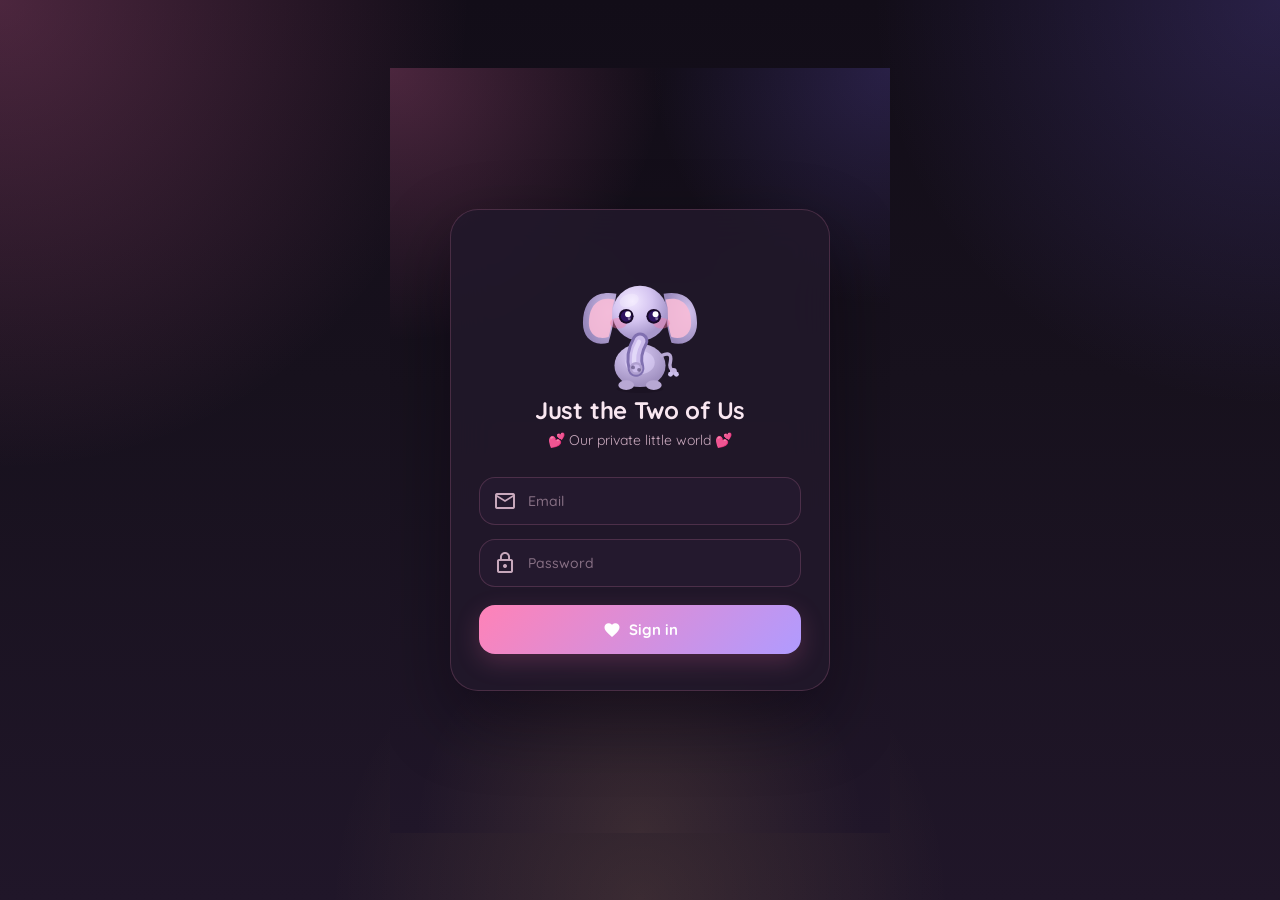
==== index.html @ 070c3946 "Split app.js into feature-focused modules under js/ Mechanical split of the single 4,883-line app.js" ====
﻿<!DOCTYPE html>
<html lang="en">

<head>
    <meta charset="UTF-8">
    <meta name="viewport" content="width=device-width, initial-scale=1.0">
    <title>Just the Two of Us &#x1F495;</title>
    <link rel="preconnect" href="https://fonts.googleapis.com">
    <link rel="preconnect" href="https://fonts.gstatic.com" crossorigin>
    <link
        href="https://fonts.googleapis.com/css2?family=Quicksand:wght@400;500;600;700&display=swap"
        rel="stylesheet">
    <link rel="stylesheet" href="style.css">
    <link rel="manifest" href="manifest.json">
    <meta name="theme-color" content="#ff82b7">
    <meta name="mobile-web-app-capable" content="yes">
    <meta name="apple-mobile-web-app-capable" content="yes">
    <meta name="apple-mobile-web-app-status-bar-style" content="black-translucent">
    <meta name="apple-mobile-web-app-title" content="Our Room">
    <link rel="apple-touch-icon" href="icon.svg">
    <!-- Inline favicon -->
    <link rel="icon"
        href="data:image/svg+xml,<svg xmlns='http://www.w3.org/2000/svg' viewBox='0 0 100 100'><text y='.9em' font-size='90'>💕</text></svg>">
    <script src="https://unpkg.com/@supabase/supabase-js@2.112.3"></script>
    <!-- Material Icons -->
    <link href="https://fonts.googleapis.com/icon?family=Material+Icons" rel="stylesheet">
    <script>
        if ('serviceWorker' in navigator) {
            window.addEventListener('load', () => {
                navigator.serviceWorker.register('./sw.js').catch(() => {});
            });
        }
    </script>
</head>

<body>
    <div class="wrapper">
        <!-- LOGIN SCREEN -->
        <div id="login" class="container login-page">
          <div class="login-card">

            <!-- Elephant + floating hearts -->
            <div class="login-elephant-wrap">
                <div id="login-fifi-wrap" class="login-fifi-wrap" style="display:none;">
                    <div id="login-fifi-bubble" class="login-fifi-bubble"></div>
                </div>
                <div class="login-hearts">
                    <span class="login-heart">&#x1F495;</span>
                    <span class="login-heart">&#x1FA77;</span>
                    <span class="login-heart">&#x1F495;</span>
                    <span class="login-heart">&#x2764;&#xFE0F;</span>
                    <span class="login-heart">&#x1FA77;</span>
                </div>
                <div class="chat-elephant login-wave login-size">
                  <svg class="elephant-svg" viewBox="0 0 120 122" xmlns="http://www.w3.org/2000/svg">
                    <defs>
                      <radialGradient id="lg-head" cx="36%" cy="28%" r="66%" gradientUnits="objectBoundingBox">
                        <stop offset="0%"   stop-color="#f2e8ff"/>
                        <stop offset="55%"  stop-color="#d4c4f0"/>
                        <stop offset="100%" stop-color="#a898cc"/>
                      </radialGradient>
                      <radialGradient id="lg-body" cx="40%" cy="26%" r="70%" gradientUnits="objectBoundingBox">
                        <stop offset="0%"   stop-color="#dccef8"/>
                        <stop offset="100%" stop-color="#a090c0"/>
                      </radialGradient>
                      <radialGradient id="lg-ear" cx="75%" cy="38%" r="72%" gradientUnits="objectBoundingBox">
                        <stop offset="0%"   stop-color="#d2c2ec"/>
                        <stop offset="100%" stop-color="#9888bc"/>
                      </radialGradient>
                    </defs>
                    <ellipse class="el-shadow" cx="60" cy="119" rx="24" ry="4" fill="rgba(0,0,0,0.13)"/>
                    <g class="el-char">
                      <g class="el-ear-l">
                        <path d="M 36 22 C 14 18, 2 30, 2 52 C 2 66, 12 76, 28 72 C 30 64, 34 54, 34 34 Z" fill="url(#lg-ear)"/>
                        <path d="M 34 28 C 16 24, 8 36, 8 52 C 8 62, 16 70, 28 66 C 30 60, 32 52, 32 36 Z" fill="#f8bcd8" opacity="0.9"/>
                      </g>
                      <g class="el-ear-r">
                        <path d="M 84 22 C 106 18, 118 30, 118 52 C 118 66, 108 76, 92 72 C 90 64, 86 54, 86 34 Z" fill="url(#lg-ear)"/>
                        <path d="M 86 28 C 104 24, 112 36, 112 52 C 112 62, 104 70, 92 66 C 90 60, 88 52, 88 36 Z" fill="#f8bcd8" opacity="0.9"/>
                      </g>
                      <g class="el-body">
                        <ellipse cx="60" cy="95" rx="26" ry="22" fill="url(#lg-body)"/>
                        <ellipse cx="60" cy="92" rx="15" ry="12" fill="rgba(228,216,254,0.5)"/>
                      </g>
                      <circle cx="60" cy="42" r="28" fill="url(#lg-head)"/>
                      <ellipse cx="49" cy="29" rx="10" ry="6.5" fill="rgba(255,255,255,0.22)" transform="rotate(-18 49 29)"/>
                      <ellipse cx="38" cy="52" rx="8.5" ry="5.5" fill="rgba(255,122,168,0.4)"/>
                      <ellipse cx="82" cy="52" rx="8.5" ry="5.5" fill="rgba(255,122,168,0.4)"/>
                      <g class="el-eyes">
                        <circle cx="46" cy="45" r="7.5" fill="#170828"/>
                        <circle cx="46" cy="45" r="5.5" fill="#2e1460"/>
                        <circle cx="47.8" cy="43"   r="3"   fill="white"/>
                        <circle cx="49"   cy="47.5" r="1.5" fill="rgba(255,255,255,0.4)"/>
                        <circle cx="74" cy="45" r="7.5" fill="#170828"/>
                        <circle cx="74" cy="45" r="5.5" fill="#2e1460"/>
                        <circle cx="75.8" cy="43"   r="3"   fill="white"/>
                        <circle cx="77"   cy="47.5" r="1.5" fill="rgba(255,255,255,0.4)"/>
                      </g>
                      <g class="el-eyelids">
                        <rect class="el-lid-l" x="38.5" y="37.5" width="15" height="15" rx="7.5" fill="#d4c4f0"/>
                        <rect class="el-lid-r" x="66.5" y="37.5" width="15" height="15" rx="7.5" fill="#d4c4f0"/>
                      </g>
                      <g class="el-trunk">
                        <path d="M 60 70 Q 52 84 56 98" stroke="#8070b0" stroke-width="17" fill="none" stroke-linecap="round"/>
                        <path d="M 60 70 Q 52 84 56 98" stroke="#ccbcec" stroke-width="11" fill="none" stroke-linecap="round"/>
                        <path d="M 59 71 Q 51.5 84 55 97" stroke="rgba(238,230,255,0.65)" stroke-width="4.5" fill="none" stroke-linecap="round"/>
                        <circle cx="56" cy="98" r="6.5" fill="#b0a0d0"/>
                        <circle cx="56" cy="98" r="4"   fill="#ccbcec"/>
                        <circle cx="53" cy="97"   r="1.9" fill="rgba(22,10,52,0.42)"/>
                        <circle cx="59" cy="99.5" r="1.9" fill="rgba(22,10,52,0.42)"/>
                      </g>
                      <rect x="38" y="110" width="16" height="10" rx="8" fill="#b8a8d4"/>
                      <rect x="66" y="110" width="16" height="10" rx="8" fill="#b8a8d4"/>
                      <g class="el-tail">
                        <path d="M 82 85 Q 93 80, 91 91 Q 89 98, 94 101" stroke="#b8a8d4" stroke-width="3.5" fill="none" stroke-linecap="round"/>
                        <circle cx="94" cy="101" r="3.5" fill="#c4b4e0"/>
                        <circle cx="91" cy="104" r="2.5" fill="#ccc0ec"/>
                        <circle cx="97" cy="104" r="2.5" fill="#ccc0ec"/>
                      </g>
                    </g>
                  </svg>
                </div>
            </div>

            <!-- Title -->
            <div class="login-title-wrap">
                <h1 class="login-title">Just the Two of Us</h1>
                <p class="login-subtitle">&#x1F495; Our private little world &#x1F495;</p>
            </div>

            <!-- Form -->
            <form class="login-form" onsubmit="event.preventDefault(); login()">
                <div class="login-field">
                    <span class="material-icons login-field-icon">mail_outline</span>
                    <input type="email" id="email" name="email" placeholder="Email" autocomplete="email">
                </div>
                <div class="login-field">
                    <span class="material-icons login-field-icon">lock_outline</span>
                    <input type="password" id="password" name="password" placeholder="Password" autocomplete="current-password">
                </div>
                <button type="submit" class="btn-login">
                    <span class="material-icons">favorite</span>
                    Sign in
                </button>
            </form>

        </div>
        </div>

        <!-- CHAT SCREEN -->
        <div id="chat" class="container" style="display: none;">
            <!-- Header -->
            <div class="header">
                <div class="header-left">
                    <h2>&#x1F495; Just us &#x1F495;</h2>
                    <div id="connection-status" class="status-indicator">
                        <span class="status-dot"></span>
                        <span class="status-text">Disconnected</span>
                    </div>
                </div>
                <div class="header-actions">
                    <button id="header-streak-card" class="header-mini-stat accent" onclick="openTodoModal()" title="Daily Checklist &amp; Love Streak">
                        <span id="header-streak-icon" class="material-icons">local_fire_department</span>
                        <strong id="header-streak-text">0</strong>
                    </button>
                    <button id="reload-btn" class="icon-btn header-bubble-btn" onclick="reloadChat()" title="Reload">
                        <span class="material-icons">refresh</span>
                    </button>
                    <div class="header-tools">
                        <button id="tools-toggle-btn" class="icon-btn header-bubble-btn" onclick="toggleHeaderTools(event)" title="More tools">
                            <span class="material-icons">tune</span>
                        </button>
                        <div id="header-tools-menu" class="header-tools-menu" style="display: none;">

                            <!-- Chat section -->
                            <div class="header-tool-section">Chat</div>

                            <button type="button" class="header-tool-item" onclick="toggleSearchFromMenu()">
                                <span class="header-tool-bubble">
                                    <span class="material-icons">search</span>
                                </span>
                                <span class="header-tool-copy">
                                    <span class="header-tool-label">Search Messages</span>
                                    <span class="header-tool-note">Find older messages fast</span>
                                </span>
                            </button>

                            <div class="header-tool-item header-tool-item--stacked">
                                <div class="header-tool-row">
                                    <span class="header-tool-bubble">
                                        <span class="material-icons">calendar_today</span>
                                    </span>
                                    <span class="header-tool-copy">
                                        <span class="header-tool-label">Jump to Date</span>
                                        <span class="header-tool-note" id="msg-count-note">Scroll up loads older messages</span>
                                    </span>
                                </div>
                                <input type="date" id="jump-date-input" class="jump-date-input tool-control-full"
                                       onchange="jumpToDateFromMenu(this.value)" title="Pick a date">
                            </div>

                            <div class="header-tool-divider"></div>

                            <!-- Appearance section -->
                            <div class="header-tool-section">Appearance</div>

                            <div class="header-tool-item header-tool-item--stacked">
                                <div class="header-tool-row">
                                    <span class="header-tool-bubble">
                                        <span id="theme-toggle-emoji" class="theme-toggle-emoji">&#x1F495;</span>
                                    </span>
                                    <span class="header-tool-copy">
                                        <span id="theme-toggle-label" class="header-tool-label">Theme</span>
                                        <span class="header-tool-note">Choose the look you want</span>
                                    </span>
                                </div>
                                <select id="theme-select" class="theme-select tool-control-full"
                                        onchange="setThemeFromMenu(this.value)" aria-label="Choose theme">
                                    <option value="midnight-cute">Midnight Cute</option>
                                    <option value="cute">Cute (Pink)</option>
                                    <option value="ink">Ink (Dark)</option>
                                    <option value="classic">Classic</option>
                                </select>
                            </div>

                            <button id="app-view-btn" type="button" class="header-tool-item" onclick="toggleAppViewFromMenu()">
                                <span class="header-tool-bubble">
                                    <span id="app-view-icon" class="material-icons">smartphone</span>
                                </span>
                                <span class="header-tool-copy">
                                    <span id="app-view-label" class="header-tool-label">App View</span>
                                    <span class="header-tool-note">Expanded mobile-style layout</span>
                                </span>
                            </button>

                            <div class="header-tool-divider"></div>

                            <!-- Notifications section -->
                            <div class="header-tool-section">Notifications</div>

                            <div class="notif-toggles-row">
                                <button id="checklist-popup-mute-btn" type="button" class="notif-toggle-btn" onclick="toggleChecklistPopupMute()" title="Checklist reminder on login">
                                    <span class="notif-toggle-icon">&#x2764;&#xFE0F;</span>
                                    <span class="notif-toggle-label">Checklist</span>
                                </button>
                                <button id="chrome-notif-mute-btn" type="button" class="notif-toggle-btn" onclick="toggleChromeNotifMute()" title="In-app alerts">
                                    <svg class="notif-logo-svg" viewBox="0 0 100 100" xmlns="http://www.w3.org/2000/svg">
                                        <path d="M50,50 L8,26 A48,48 0 0,1 92,26 Z" fill="#EA4335"/>
                                        <path d="M50,50 L92,26 A48,48 0 0,1 50,98 Z" fill="#34A853"/>
                                        <path d="M50,50 L50,98 A48,48 0 0,1 8,26 Z" fill="#FBBC04"/>
                                        <circle cx="50" cy="50" r="24" fill="white"/>
                                        <circle cx="50" cy="50" r="17" fill="#4285F4"/>
                                    </svg>
                                    <span class="notif-toggle-label">Alerts</span>
                                </button>
                                <button id="telegram-mute-btn" type="button" class="notif-toggle-btn nobody-only" onclick="toggleTelegramMute()" title="Telegram activity pings" style="display:none;">
                                    <svg class="notif-logo-svg" viewBox="0 0 100 100" xmlns="http://www.w3.org/2000/svg">
                                        <circle cx="50" cy="50" r="50" fill="#2AABEE"/>
                                        <path fill="white" d="M15.5 47.6l59.2-22.8c2.7-1 5.1.7 4.2 4.9L70.5 78.3c-.7 3.3-2.7 4.1-5.4 2.5l-15-11-7.2 6.9c-.8.8-1.5 1.5-3 1.5l1.1-15.4 27.6-24.9c1.2-1.1-.3-1.7-1.8-.6L26.6 65.7l-14.4-4.5c-3.1-1-3.2-3.1.7-4.6z"/>
                                    </svg>
                                    <span class="notif-toggle-label">Telegram</span>
                                </button>
                            </div>

                            <div class="header-tool-divider"></div>

                            <!-- Install section -->
                            <div class="header-tool-section">Device</div>

                            <button id="add-to-home-btn" type="button" class="header-tool-item" onclick="addToHomeScreen()">
                                <span class="header-tool-bubble">
                                    <span id="add-home-icon" class="material-icons">add_to_home_screen</span>
                                </span>
                                <span class="header-tool-copy">
                                    <span class="header-tool-label">Add to Home Screen</span>
                                    <span id="add-home-note" class="header-tool-note">Install as an app</span>
                                </span>
                            </button>

                        </div>
                    </div>
                    <button class="icon-btn header-bubble-btn logout-btn" onclick="logout()" title="Sign out">
                        <span class="material-icons">logout</span>
                    </button>
                </div>
            </div>

            <!-- Search Bar -->
            <div id="search-bar" class="search-bar" style="display: none;">
                <div class="search-input-wrapper">
                    <span class="material-icons search-icon">search</span>
                    <input type="text" id="search-input" placeholder="Search messages..." onkeyup="searchMessages()">
                </div>
                <div class="search-controls">
                    <button onclick="searchPrevious()" class="icon-btn-small" title="Previous">
                        <span class="material-icons">arrow_upward</span>
                    </button>
                    <button onclick="searchNext()" class="icon-btn-small" title="Next">
                        <span class="material-icons">arrow_downward</span>
                    </button>
                    <button onclick="closeSearch()" class="icon-btn-small" title="Close">
                        <span class="material-icons">close</span>
                    </button>
                </div>
            </div>

            <!-- Floating Date -->
            <div id="floating-date" class="floating-date">
                <span class="floating-date-label">Today</span>
            </div>

            <!-- Jump Mode Banner -->
            <div id="jump-banner" class="jump-banner" style="display:none;">
                <span class="material-icons jump-banner-icon">calendar_today</span>
                <span id="jump-banner-label" class="jump-banner-label">Dec 14, 2024</span>
                <button class="jump-banner-back" onclick="exitJumpMode()">
                    <span class="material-icons">keyboard_double_arrow_down</span>
                    Back to recent
                </button>
            </div>

            <!-- Screen-reader announcements for new incoming messages (kept separate from the
                 message list itself, which is not live, so screen readers don't re-announce
                 the whole history on load or on every scroll-triggered page-in). -->
            <div id="sr-live-region" class="sr-only" aria-live="polite" aria-atomic="true"></div>

            <!-- Messages Container -->
            <div id="messages" class="messages-container" role="log" aria-label="Chat messages">
                <div id="load-more-spinner" class="load-more-spinner" style="display:none;">
                    <span class="material-icons spin-icon">autorenew</span>
                </div>
            </div>

            <!-- Jump to Bottom Button -->
            <button id="jump-bottom-btn" class="jump-bottom" onclick="scrollToBottom(true)" style="display: none;">
                <span class="material-icons">arrow_downward</span>
            </button>

            <!-- Typing Indicator -->
            <div id="typing-indicator" class="typing-indicator" style="display: none;">
                <div class="typing-bubble">
                    <div class="typing-dots">
                        <span></span><span></span><span></span>
                    </div>
                </div>
            </div>

            <!-- Reply Preview -->
            <div id="reply-preview" class="reply-preview" style="display: none;">
                <div class="reply-content">
                    <span class="material-icons">reply</span>
                    <div class="reply-text">
                        <strong id="reply-name"></strong>
                        <p id="reply-message"></p>
                    </div>
                </div>
                <button onclick="cancelReply()" class="icon-btn-small">
                    <span class="material-icons">close</span>
                </button>
            </div>

            <!-- Input Area -->
            <div class="input-area">
                <div class="attachment-dock">
                    <div id="attachment-menu" class="attachment-rail" style="display: none;">
                        <button onclick="openCamera()" class="attachment-rail-option" title="Camera">
                            <span class="material-icons">camera_alt</span>
                        </button>
                        <button onclick="openGallery()" class="attachment-rail-option" title="Gallery">
                            <span class="material-icons">photo_library</span>
                        </button>
                        <button onclick="openVideoSelector()" class="attachment-rail-option" title="Video">
                            <span class="material-icons">videocam</span>
                        </button>
                    </div>
                    <button id="attach-btn" class="icon-btn" onclick="toggleAttachmentMenu(event)" title="Attach">
                        <span id="attach-btn-icon" class="material-icons">add</span>
                    </button>
                </div>
                <!-- Baby Elephant Companion -->
                <div id="chat-elephant" class="chat-elephant idle" title="Fifi &#x1F418;">
                  <svg class="elephant-svg" viewBox="0 0 120 122" xmlns="http://www.w3.org/2000/svg">
                    <defs>
                      <!-- Head: pale lavender, clear highlight -->
                      <radialGradient id="eg-head" cx="36%" cy="28%" r="66%" gradientUnits="objectBoundingBox">
                        <stop offset="0%"   stop-color="#f2e8ff"/>
                        <stop offset="55%"  stop-color="#d4c4f0"/>
                        <stop offset="100%" stop-color="#a898cc"/>
                      </radialGradient>
                      <!-- Body: slightly darker -->
                      <radialGradient id="eg-body" cx="40%" cy="26%" r="70%" gradientUnits="objectBoundingBox">
                        <stop offset="0%"   stop-color="#dccef8"/>
                        <stop offset="100%" stop-color="#a090c0"/>
                      </radialGradient>
                      <!-- Ears -->
                      <radialGradient id="eg-ear" cx="75%" cy="38%" r="72%" gradientUnits="objectBoundingBox">
                        <stop offset="0%"   stop-color="#d2c2ec"/>
                        <stop offset="100%" stop-color="#9888bc"/>
                      </radialGradient>
                    </defs>

                    <ellipse class="el-shadow" cx="60" cy="119" rx="24" ry="4" fill="rgba(0,0,0,0.13)"/>

                    <g class="el-char">

                      <!-- LEFT EAR: large fan, sweeps far left, hangs below chin -->
                      <g class="el-ear-l">
                        <path d="M 36 22 C 14 18, 2 30, 2 52 C 2 66, 12 76, 28 72 C 30 64, 34 54, 34 34 Z"
                              fill="url(#eg-ear)"/>
                        <path d="M 34 28 C 16 24, 8 36, 8 52 C 8 62, 16 70, 28 66 C 30 60, 32 52, 32 36 Z"
                              fill="#f8bcd8" opacity="0.9"/>
                      </g>

                      <!-- RIGHT EAR: mirror -->
                      <g class="el-ear-r">
                        <path d="M 84 22 C 106 18, 118 30, 118 52 C 118 66, 108 76, 92 72 C 90 64, 86 54, 86 34 Z"
                              fill="url(#eg-ear)"/>
                        <path d="M 86 28 C 104 24, 112 36, 112 52 C 112 62, 104 70, 92 66 C 90 60, 88 52, 88 36 Z"
                              fill="#f8bcd8" opacity="0.9"/>
                      </g>

                      <!-- BODY: wide barrel -->
                      <g class="el-body">
                        <ellipse cx="60" cy="95" rx="26" ry="22" fill="url(#eg-body)"/>
                        <ellipse cx="60" cy="92" rx="15" ry="12" fill="rgba(228,216,254,0.5)"/>
                      </g>

                      <!-- HEAD: large dome overlaps inner ears -->
                      <circle cx="60" cy="42" r="28" fill="url(#eg-head)"/>
                      <ellipse cx="49" cy="29" rx="10" ry="6.5" fill="rgba(255,255,255,0.22)" transform="rotate(-18 49 29)"/>

                      <!-- Blush -->
                      <ellipse cx="38" cy="52" rx="8.5" ry="5.5" fill="rgba(255,122,168,0.4)"/>
                      <ellipse cx="82" cy="52" rx="8.5" ry="5.5" fill="rgba(255,122,168,0.4)"/>

                      <!-- EYES: wide-set, lower on face for big-forehead baby look -->
                      <g class="el-eyes">
                        <circle cx="46" cy="45" r="7.5" fill="#170828"/>
                        <circle cx="46" cy="45" r="5.5" fill="#2e1460"/>
                        <circle cx="47.8" cy="43"   r="3"   fill="white"/>
                        <circle cx="49"   cy="47.5" r="1.5" fill="rgba(255,255,255,0.4)"/>
                        <circle cx="74" cy="45" r="7.5" fill="#170828"/>
                        <circle cx="74" cy="45" r="5.5" fill="#2e1460"/>
                        <circle cx="75.8" cy="43"   r="3"   fill="white"/>
                        <circle cx="77"   cy="47.5" r="1.5" fill="rgba(255,255,255,0.4)"/>
                      </g>

                      <!-- Eyelids -->
                      <g class="el-eyelids">
                        <rect class="el-lid-l" x="38.5" y="37.5" width="15" height="15" rx="7.5" fill="#d4c4f0"/>
                        <rect class="el-lid-r" x="66.5" y="37.5" width="15" height="15" rx="7.5" fill="#d4c4f0"/>
                      </g>

                      <!-- TRUNK: same lavender family, visibility from darker outline stroke -->
                      <!-- No colour clash — just a subtle border gives definition -->
                      <g class="el-trunk">
                        <path d="M 60 70 Q 52 84 56 98"
                              stroke="#8070b0" stroke-width="17" fill="none" stroke-linecap="round"/>
                        <path d="M 60 70 Q 52 84 56 98"
                              stroke="#ccbcec" stroke-width="11" fill="none" stroke-linecap="round"/>
                        <path d="M 59 71 Q 51.5 84 55 97"
                              stroke="rgba(238,230,255,0.65)" stroke-width="4.5" fill="none" stroke-linecap="round"/>
                        <circle cx="56" cy="98" r="6.5" fill="#b0a0d0"/>
                        <circle cx="56" cy="98" r="4"   fill="#ccbcec"/>
                        <circle cx="53" cy="97"   r="1.9" fill="rgba(22,10,52,0.42)"/>
                        <circle cx="59" cy="99.5" r="1.9" fill="rgba(22,10,52,0.42)"/>
                      </g>

                      <!-- LEGS + toenail dots -->
                      <rect x="38" y="110" width="16" height="10" rx="8" fill="#b8a8d4"/>
                      <rect x="66" y="110" width="16" height="10" rx="8" fill="#b8a8d4"/>
                      <circle cx="42" cy="119" r="1.5" fill="rgba(255,255,255,0.55)"/>
                      <circle cx="46" cy="120" r="1.5" fill="rgba(255,255,255,0.55)"/>
                      <circle cx="50" cy="119" r="1.5" fill="rgba(255,255,255,0.55)"/>
                      <circle cx="70" cy="119" r="1.5" fill="rgba(255,255,255,0.55)"/>
                      <circle cx="74" cy="120" r="1.5" fill="rgba(255,255,255,0.55)"/>
                      <circle cx="78" cy="119" r="1.5" fill="rgba(255,255,255,0.55)"/>

                      <!-- TAIL -->
                      <g class="el-tail">
                        <path d="M 82 85 Q 93 80, 91 91 Q 89 98, 94 101"
                              stroke="#b8a8d4" stroke-width="3.5" fill="none" stroke-linecap="round"/>
                        <circle cx="94" cy="101" r="3.5" fill="#c4b4e0"/>
                        <circle cx="91" cy="104" r="2.5" fill="#ccc0ec"/>
                        <circle cx="97" cy="104" r="2.5" fill="#ccc0ec"/>
                      </g>

                    </g>

                    <g class="el-stars">
                      <text x="6"  y="24" font-size="14" font-family="sans-serif">&#x2728;</text>
                      <text x="82" y="20" font-size="12" font-family="sans-serif">&#x2B50;</text>
                      <text x="94" y="46" font-size="10" font-family="sans-serif">&#x2728;</text>
                    </g>
                  </svg>
                </div>

                <div class="composer-shell">
                    <textarea id="msg" placeholder="Type a message..." rows="1"></textarea>
                    <div id="composer-scrollbar" class="composer-scrollbar hidden" aria-hidden="true">
                        <div id="composer-scrollbar-thumb" class="composer-scrollbar-thumb"></div>
                    </div>
                </div>
                <button id="send-btn" onclick="send()" class="icon-btn primary">
                    <span class="material-icons">send</span>
                </button>
                <button id="voice-btn" class="icon-btn" onclick="toggleVoiceRecording()" title="Voice message">
                    <span class="material-icons">mic</span>
                </button>
            </div>

            <!-- Voice Recording Indicator -->
            <div id="voice-recording" class="voice-recording" style="display: none;">
                <button id="voice-preview-play" class="voice-play-btn voice-preview-play" onclick="toggleVoicePreviewPlayback()"
                    style="display: none;">
                    <span class="material-icons">play_arrow</span>
                </button>
                <div id="voice-recording-indicator" class="recording-animation">
                    <span class="material-icons pulse">mic</span>
                </div>
                <div class="voice-recording-main">
                    <span id="recording-time">0:00</span>
                    <input id="voice-preview-slider" class="voice-preview-slider" type="range" min="0" max="0" step="0.1"
                        value="0" style="display: none;" oninput="seekVoicePreview(event)">
                    <div id="voice-preview-times" class="voice-preview-times" style="display: none;">
                        <span id="voice-preview-current">0:00</span>
                        <span id="voice-preview-total">0:00</span>
                    </div>
                </div>
                <button onclick="cancelVoiceRecording()" class="icon-btn-small">
                    <span class="material-icons">delete</span>
                </button>
                <button id="voice-finish-btn" onclick="finishVoiceRecording()" class="icon-btn-small primary">
                    <span class="material-icons">stop</span>
                </button>
                <button id="voice-send-btn" onclick="sendVoiceRecording()" class="icon-btn-small primary"
                    style="display: none;">
                    <span class="material-icons">send</span>
                </button>
            </div>
        </div>
    </div>

    <!-- Image Preview Modal -->
    <div id="image-preview-modal" class="modal" style="display: none;">
        <div class="modal-content media-preview">
            <div class="preview-header">
                <h3>Send Photos</h3>
                <button onclick="cancelImageSend()" class="icon-btn">
                    <span class="material-icons">close</span>
                </button>
            </div>
            <div id="preview-images-container" class="preview-images"></div>
            <div class="preview-options">
                <label class="view-once-toggle">
                    <input type="checkbox" id="view-once-checkbox">
                    <span class="material-icons">lock</span>
                    <span>View once</span>
                </label>
            </div>
            <button onclick="confirmImageSend()" class="btn-primary full-width">
                <span class="material-icons">send</span>
                Send
            </button>
        </div>
    </div>

    <!-- Video Preview Modal -->
    <div id="video-preview-modal" class="modal" style="display: none;">
        <div class="modal-content media-preview">
            <div class="preview-header">
                <h3>Send Video</h3>
                <button onclick="cancelVideoSend()" class="icon-btn">
                    <span class="material-icons">close</span>
                </button>
            </div>
            <video id="preview-video" controls></video>
            <div class="preview-options">
                <label class="view-once-toggle">
                    <input type="checkbox" id="video-view-once-checkbox">
                    <span class="material-icons">lock</span>
                    <span>View once</span>
                </label>
            </div>
            <button onclick="confirmVideoSend()" class="btn-primary full-width">
                <span class="material-icons">send</span>
                Send
            </button>
        </div>
    </div>

    <!-- Image Viewer Modal -->
    <div id="image-viewer-modal" class="modal" style="display: none;" onclick="closeImageViewerOnOutsideClick(event)">
        <div class="modal-content image-viewer">
            <button class="close-viewer" onclick="closeImageViewer()">
                <span class="material-icons">close</span>
            </button>
            <img id="viewer-image" src="" alt="Image">
            <div id="viewer-info"></div>
        </div>
    </div>

    <!-- Video Viewer Modal -->
    <div id="video-viewer-modal" class="modal" style="display: none;" onclick="closeVideoViewerOnOutsideClick(event)">
        <div class="modal-content video-viewer">
            <button class="close-viewer" onclick="closeVideoViewer()">
                <span class="material-icons">close</span>
            </button>
            <video id="viewer-video" controls></video>
        </div>
    </div>

    <!-- Daily Todo Modal -->
    <div id="todo-modal" class="modal" style="display: none;" onclick="closeTodoModalOnOutsideClick(event)">
        <div class="modal-content todo-modal">
                <div class="todo-header">
                    <div>
                        <p class="todo-kicker">💕 Daily love note</p>
                        <h3>🌸 Daily Checklist 💕</h3>
                        <div class="todo-header-meta">
                            <div id="todo-subtitle" class="todo-subtitle todo-total-card">A cute little reset for today.</div>
                            <div id="todo-total-score-card" class="todo-total-card">
                                <span class="todo-total-score-label">Total Love Score</span>
                                <strong id="todo-total-score-text">💖 0</strong>
                            </div>
                        </div>
                    </div>
                    <button onclick="closeTodoModal()" class="icon-btn">
                        <span class="material-icons">close</span>
                    </button>
                </div>

            <div class="todo-summary-panel">
                <div class="todo-stats">
                    <div class="todo-stat-card">
                        <span class="todo-stat-label">Progress</span>
                        <strong id="todo-progress-text">0 / 0 done</strong>
                    </div>
                    <div class="todo-stat-card accent">
                        <span class="todo-stat-label">Score</span>
                        <strong id="todo-score-text">💕 0 points</strong>
                    </div>
                </div>

                <div class="todo-nav-panel">
                    <div id="todo-category-nav" class="todo-category-nav"></div>
                    <div id="todo-week-nav" class="todo-week-nav"></div>
                </div>
            </div>

            <div class="todo-body-panel">
                <div id="todo-list" class="todo-list"></div>
            </div>

            <div class="todo-footer">
                <p id="todo-footer-note">Good job baby 💕 Im so proud of you, keep going youre doing amazing 💕</p>
            </div>
        </div>
    </div>

    <!-- Hidden file inputs -->
    <input type="file" id="image-input" accept="image/*" multiple style="display: none;"
        onchange="handleImageSelect(event)">
    <input type="file" id="camera-input" accept="image/*" capture="environment" style="display: none;"
        onchange="handleImageSelect(event)">
    <input type="file" id="video-input" accept="video/*" style="display: none;" onchange="handleVideoSelect(event)">

    <!-- Add to Home Screen Modal -->
    <div id="add-to-home-modal" class="modal" style="display:none;" onclick="closeAddToHomeModal(event)">
        <div class="modal-content add-to-home-content">
            <div class="preview-header">
                <h3>Add to Home Screen</h3>
                <button onclick="closeAddToHomeModal()" class="icon-btn">
                    <span class="material-icons">close</span>
                </button>
            </div>

            <div class="add-to-home-hero">
                <div class="add-to-home-app-icon">💕</div>
                <div class="add-to-home-app-name">Our Room</div>
                <div class="add-to-home-app-sub">Opens full screen, just like a real app</div>
            </div>

            <div class="add-to-home-platforms">
                <div class="add-to-home-platform">
                    <div class="platform-header">
                        <span class="material-icons platform-icon">android</span>
                        <span class="platform-name">Android · Chrome</span>
                    </div>
                    <ol class="platform-steps">
                        <li>Tap the <strong>⋮</strong> menu in the top-right corner</li>
                        <li>Tap <strong>"Add to Home screen"</strong></li>
                        <li>Tap <strong>"Add"</strong> to confirm</li>
                    </ol>
                </div>

                <div class="add-to-home-divider"></div>

                <div class="add-to-home-platform">
                    <div class="platform-header">
                        <span class="material-icons platform-icon">phone_iphone</span>
                        <span class="platform-name">iPhone · Safari</span>
                    </div>
                    <ol class="platform-steps">
                        <li>Tap the <strong>Share</strong> button <strong>⬆</strong> at the bottom</li>
                        <li>Scroll down and tap <strong>"Add to Home Screen"</strong></li>
                        <li>Tap <strong>"Add"</strong> in the top-right corner</li>
                    </ol>
                </div>
            </div>
        </div>
    </div>

    <!-- Checklist Reminder Popup -->
    <div id="checklist-popup" class="checklist-popup-overlay" style="display: none;">
        <div class="checklist-popup-card">
            <div class="checklist-popup-deco">
                <span class="checklist-popup-heart">&#x1F495;</span>
                <span class="checklist-popup-heart">&#x1FA77;</span>
                <span class="checklist-popup-heart">&#x1F495;</span>
            </div>
            <div class="checklist-popup-elephant">&#x1F418;</div>
            <div class="checklist-popup-body">
                <h3 class="checklist-popup-title">Hey love! &#x1F338;</h3>
                <p class="checklist-popup-msg">Don't forget to open your checklist and update it when you can 💕 I'm so proud of you every time you do &#x1F30F;</p>
            </div>
            <div class="checklist-popup-actions">
                <button class="checklist-popup-open btn-primary" onclick="closeTodoModalAndOpen()">
                    <span class="material-icons">favorite</span>
                    Open Checklist
                </button>
                <button class="checklist-popup-ok" onclick="closeChecklistPopup()">
                    <span class="material-icons">check</span>
                    Okay!
                </button>
            </div>
        </div>
    </div>

    <!-- Elephant speech bubble -->
    <div id="elephant-bubble" class="elephant-speech-bubble" style="display: none;">
        <span id="elephant-bubble-text"></span>
    </div>

    <!-- App logic, split into focused files (see AGENTS.md). Order matters: each
         file relies on globals (CONFIG, state, functions) defined by earlier ones,
         and events.js wires up listeners that reference everything before it. -->
    <script src="js/config.js"></script>
    <script src="js/auth.js"></script>
    <script src="js/utils.js"></script>
    <script src="js/chat-core.js"></script>
    <script src="js/render.js"></script>
    <script src="js/receipts-notifications.js"></script>
    <script src="js/ui-todo.js"></script>
    <script src="js/media.js"></script>
    <script src="js/theme-pwa.js"></script>
    <script src="js/events.js"></script>
</body>

</html>
---- style.css ----
/* ============================================================================
   RESET & VARIABLES
   ============================================================================ */
* {
  box-sizing: border-box;
  margin: 0;
  padding: 0;
  font-family: var(--font-main);
}

:root {
  --app-height: 100vh;
  --font-main: "Quicksand", "Segoe UI", sans-serif;
  --primary: #ff82b7;
  --primary-dark: #f25d9d;
  --secondary: #b09bff;
  --danger: #dc3545;
  --warning: #ffd77c;
  --dark-bg: #17111d;
  --chat-bg: rgba(34, 24, 43, 0.88);
  --message-bg: rgba(48, 34, 61, 0.9);
  --input-bg: rgba(37, 27, 47, 0.96);
  --text-primary: #f9e7f1;
  --text-secondary: #c9a9bd;
  --border: rgba(255, 144, 194, 0.18);
  --sender-bg: linear-gradient(135deg, #d85f98 0%, #9f5dcb 100%);
  --receiver-bg: rgba(62, 44, 78, 0.94);
  --hover: rgba(255, 142, 194, 0.12);
  --surface-shadow: 0 28px 70px rgba(7, 3, 12, 0.42);
  --panel-shadow: 0 16px 36px rgba(10, 4, 16, 0.35);
  --accent-glow: rgba(216, 95, 152, 0.24);
  --body-bg:
    radial-gradient(circle at top left, rgba(226, 103, 160, 0.28), transparent 30%),
    radial-gradient(circle at top right, rgba(132, 108, 255, 0.2), transparent 26%),
    radial-gradient(circle at bottom center, rgba(255, 196, 122, 0.12), transparent 28%),
    linear-gradient(180deg, #120d18 0%, #17111d 42%, #201629 100%);
}

body[data-theme="cute"] {
  --font-main: "Quicksand", "Segoe UI", sans-serif;
  --primary: #d6406e;
  --primary-dark: #b82d58;
  --secondary: #a06bc0;
  --danger: #e02d3c;
  --warning: #f5a623;
  --dark-bg: #fde8f0;
  --chat-bg: rgba(255, 252, 254, 0.99);
  --message-bg: rgba(255, 247, 251, 0.98);
  --input-bg: #fff4f8;
  --text-primary: #1a0c14;
  --text-secondary: #7a3a54;
  --border: rgba(210, 80, 124, 0.14);
  --sender-bg: linear-gradient(135deg, #d6406e 0%, #e8729a 100%);
  --receiver-bg: rgba(255, 255, 255, 0.99);
  --hover: rgba(214, 64, 110, 0.07);
  --surface-shadow: 0 20px 50px rgba(180, 60, 100, 0.1);
  --panel-shadow: 0 10px 28px rgba(180, 60, 100, 0.08);
  --accent-glow: rgba(214, 64, 110, 0.1);
  --body-bg:
    radial-gradient(circle at 20% 8%,  rgba(255, 200, 220, 0.5),  transparent 42%),
    radial-gradient(circle at 80% 92%, rgba(230, 180, 210, 0.28), transparent 38%),
    radial-gradient(circle at 60% 40%, rgba(255, 230, 240, 0.22), transparent 35%),
    linear-gradient(180deg, #fff0f5 0%, #fde8f0 55%, #fce4ed 100%);
}

/* ── Header buttons ── */
body[data-theme="cute"] .header-bubble-btn,
body[data-theme="cute"] .header-mini-stat,
body[data-theme="cute"] .header-actions .icon-btn.header-bubble-btn {
  border-color: rgba(210, 80, 124, 0.16);
  background: rgba(255, 255, 255, 0.88);
  color: var(--text-primary);
  box-shadow:
    inset 0 1px 0 rgba(255, 255, 255, 0.9),
    0 4px 14px rgba(180, 60, 100, 0.08);
}

body[data-theme="cute"] .header-mini-stat strong {
  background: rgba(214, 64, 110, 0.1);
  color: var(--primary);
}

body[data-theme="cute"] .header-mini-stat .material-icons,
body[data-theme="cute"] .header-actions .header-bubble-btn.todo {
  color: var(--primary);
}

body[data-theme="cute"] .header-actions .header-bubble-btn:hover,
body[data-theme="cute"] .header-actions .header-mini-stat:hover {
  background: rgba(255, 255, 255, 0.98);
  box-shadow:
    inset 0 1px 0 rgba(255, 255, 255, 1),
    0 6px 18px rgba(180, 60, 100, 0.12);
}

/* ── Chat container & messages ── */
body[data-theme="cute"] .messages-container {
  background: var(--chat-bg);
}

body[data-theme="cute"] .message-bubble.receiver {
  border-color: rgba(210, 80, 124, 0.12);
  box-shadow: 0 2px 8px rgba(180, 60, 100, 0.06);
}

body[data-theme="cute"] .message-bubble.receiver .message-text a {
  color: var(--primary);
}

body[data-theme="cute"] .message-bubble.system {
  background: linear-gradient(135deg, rgba(214, 64, 110, 0.12), rgba(160, 107, 192, 0.1));
  border-color: rgba(214, 64, 110, 0.18);
  color: #1a0c14;
}

body[data-theme="cute"] .system-todo-encouragement {
  color: #4a1a30;
  background: rgba(214, 64, 110, 0.07);
  border-left-color: rgba(214, 64, 110, 0.3);
}

/* ── Floating date ── */
body[data-theme="cute"] .floating-date-label {
  background: rgba(255, 255, 255, 0.92);
  color: var(--text-secondary);
  border-color: rgba(210, 80, 124, 0.16);
  text-shadow: none;
  box-shadow: 0 4px 14px rgba(180, 60, 100, 0.08);
}

/* ── Input area ── */
body[data-theme="cute"] .input-area {
  background: rgba(255, 249, 252, 0.98);
  border-top: 1px solid rgba(210, 80, 124, 0.1);
}

body[data-theme="cute"] .composer-shell textarea {
  background: rgba(255, 255, 255, 0.9);
  border-color: rgba(210, 80, 124, 0.14);
  color: var(--text-primary);
}

body[data-theme="cute"] .composer-shell textarea::placeholder {
  color: rgba(122, 58, 84, 0.5);
}

/* ── Header tools menu ── */
body[data-theme="cute"] .header-tools-menu {
  background: rgba(255, 252, 254, 0.98);
  border-color: rgba(210, 80, 124, 0.12);
  box-shadow: 0 12px 36px rgba(180, 60, 100, 0.12);
}

body[data-theme="cute"] .header-tool-item {
  background: transparent;
  border-color: rgba(210, 80, 124, 0.1);
  color: var(--text-primary);
}

body[data-theme="cute"] .header-tool-bubble {
  background: rgba(214, 64, 110, 0.1);
  border-color: rgba(210, 80, 124, 0.14);
  color: var(--primary);
}

body[data-theme="cute"] .header-tool-item:hover {
  background: rgba(214, 64, 110, 0.06);
  border-color: rgba(210, 80, 124, 0.16);
}

/* ── Theme select ── */
body[data-theme="cute"] .theme-select {
  background: rgba(255, 255, 255, 0.9);
  border-color: rgba(210, 80, 124, 0.18);
  color: var(--text-primary);
}

/* ── Todo modal ── */
body[data-theme="cute"] .todo-total-card,
body[data-theme="cute"] .todo-category-tab.active {
  color: var(--text-primary);
}

body[data-theme="cute"] .todo-total-card,
body[data-theme="cute"] .todo-stat-card,
body[data-theme="cute"] .todo-category-nav,
body[data-theme="cute"] .todo-item,
body[data-theme="cute"] .todo-editor,
body[data-theme="cute"] .todo-editor-section,
body[data-theme="cute"] .todo-mini-btn,
body[data-theme="cute"] .todo-editor-row input,
body[data-theme="cute"] .todo-editor-note {
  background: rgba(255, 255, 255, 0.8);
  border-color: rgba(210, 80, 124, 0.12);
}

body[data-theme="cute"] .todo-item.completed,
body[data-theme="cute"] .todo-category-tab.active {
  background: linear-gradient(135deg, rgba(214, 64, 110, 0.1), rgba(160, 107, 192, 0.08));
}

body[data-theme="cute"] .todo-kicker {
  color: var(--primary);
}

/* ── Reaction picker & context menu ── */
body[data-theme="cute"] .reaction-picker,
body[data-theme="cute"] .msg-context-menu {
  background: rgba(255, 252, 254, 0.98);
  border-color: rgba(210, 80, 124, 0.14);
  box-shadow: 0 8px 28px rgba(180, 60, 100, 0.14);
}

body[data-theme="cute"] .msg-context-option {
  color: var(--text-primary);
}

body[data-theme="cute"] .msg-context-option .material-icons {
  color: var(--primary);
}

/* ── Scroll & misc ── */
body[data-theme="cute"] .messages-container::-webkit-scrollbar-thumb {
  background: rgba(214, 64, 110, 0.2);
}

body[data-theme="cute"] .load-more-spinner .spin-icon {
  color: var(--primary);
}

body[data-theme="classic"] {
  --font-main: "Segoe UI", Arial, sans-serif;
  --primary: #25d366;
  --primary-dark: #1da851;
  --secondary: #34b7f1;
  --danger: #dc3545;
  --warning: #ffc107;
  --dark-bg: #0b141a;
  --chat-bg: #0d1418;
  --message-bg: #1f2c33;
  --input-bg: #1f2c33;
  --text-primary: #e9edef;
  --text-secondary: #8696a0;
  --border: #2a3942;
  --sender-bg: #005c4b;
  --receiver-bg: #1f2c33;
  --hover: #202c33;
  --surface-shadow: 0 2px 10px rgba(0, 0, 0, 0.3);
  --panel-shadow: 0 2px 10px rgba(0, 0, 0, 0.3);
  --accent-glow: rgba(0, 0, 0, 0.2);
  --body-bg: var(--dark-bg);
}

/* ============================================================================
   INK THEME (ChatGPT / Claude dark)
   ============================================================================ */
body[data-theme="ink"] {
  --font-main: "Quicksand", "Segoe UI", sans-serif;
  --primary: #6b9fff;
  --primary-dark: #5488ee;
  --secondary: #9b87f0;
  --danger: #f04040;
  --warning: #f5a623;
  --dark-bg: #111114;
  --chat-bg: rgba(14, 14, 17, 0.97);
  --message-bg: rgba(32, 32, 38, 0.96);
  --input-bg: rgba(22, 22, 28, 0.98);
  --text-primary: #e2e2ea;
  --text-secondary: #7a7a92;
  --border: rgba(255, 255, 255, 0.07);
  --sender-bg: linear-gradient(135deg, #1a3055 0%, #1e4a78 100%);
  --receiver-bg: rgba(30, 30, 38, 0.97);
  --hover: rgba(255, 255, 255, 0.055);
  --surface-shadow: 0 28px 70px rgba(0, 0, 0, 0.72);
  --panel-shadow: 0 12px 36px rgba(0, 0, 0, 0.6);
  --accent-glow: rgba(107, 159, 255, 0.18);
  --body-bg:
    radial-gradient(circle at 20% 15%, rgba(30, 54, 100, 0.18), transparent 38%),
    radial-gradient(circle at 80% 85%, rgba(88, 60, 160, 0.1), transparent 32%),
    linear-gradient(180deg, #0c0c10 0%, #0f0f14 50%, #111118 100%);
}

body[data-theme="ink"] .header-bubble-btn,
body[data-theme="ink"] .header-mini-stat,
body[data-theme="ink"] .header-actions .icon-btn.header-bubble-btn {
  border-color: rgba(255, 255, 255, 0.07);
  background: rgba(30, 30, 40, 0.9);
  color: var(--text-primary);
  box-shadow: inset 0 1px 0 rgba(255,255,255,0.05), 0 4px 14px rgba(0,0,0,0.4);
}

body[data-theme="ink"] .header-mini-stat .material-icons,
body[data-theme="ink"] .header-actions .header-bubble-btn.todo {
  color: var(--primary);
}

body[data-theme="ink"] .message-bubble.receiver {
  border-color: rgba(255, 255, 255, 0.06);
}

body[data-theme="ink"] .message-bubble.system {
  background: linear-gradient(135deg, rgba(30,60,100,0.35), rgba(70,50,140,0.2));
  border-color: rgba(107, 159, 255, 0.2);
}

body[data-theme="ink"] .system-todo-encouragement {
  color: rgba(210, 210, 230, 0.8);
  background: rgba(255,255,255,0.05);
  border-left-color: rgba(107, 159, 255, 0.3);
}

body[data-theme="ink"] .input-area {
  background: rgba(18, 18, 24, 0.98);
  border-top-color: rgba(255,255,255,0.06);
}

body[data-theme="ink"] .composer-shell textarea {
  background: rgba(28, 28, 36, 0.95);
  border-color: rgba(255,255,255,0.08);
  color: var(--text-primary);
}

body[data-theme="ink"] .header-tools-menu {
  background: rgba(18, 18, 26, 0.98);
  border-color: rgba(255,255,255,0.07);
}

body[data-theme="ink"] .header-tool-item:hover {
  background: rgba(255,255,255,0.05);
}

body[data-theme="ink"] .todo-modal {
  background:
    radial-gradient(circle at top right, rgba(30, 60, 100, 0.22), transparent 34%),
    var(--message-bg);
}

body[data-theme="ink"] .todo-total-card,
body[data-theme="ink"] .todo-stat-card,
body[data-theme="ink"] .todo-category-nav,
body[data-theme="ink"] .todo-item {
  background: rgba(255,255,255,0.04);
  border-color: rgba(255,255,255,0.07);
}

body[data-theme="ink"] .todo-item.completed,
body[data-theme="ink"] .todo-category-tab.active {
  background: linear-gradient(135deg, rgba(30, 60, 100, 0.4), rgba(60, 40, 120, 0.25));
}

body[data-theme="ink"] .todo-footer p {
  color: var(--text-secondary);
}

body[data-theme="classic"] .todo-modal {
  background:
    radial-gradient(circle at top right, rgba(37, 211, 102, 0.08), transparent 34%),
    var(--message-bg);
}

body[data-theme="classic"] .todo-total-card,
body[data-theme="classic"] .todo-stat-card,
body[data-theme="classic"] .todo-category-nav,
body[data-theme="classic"] .todo-item {
  background: rgba(255,255,255,0.04);
  border-color: rgba(255,255,255,0.07);
}

body[data-theme="classic"] .todo-item.completed,
body[data-theme="classic"] .todo-category-tab.active {
  background: rgba(37, 211, 102, 0.12);
}

body[data-theme="classic"] .todo-kicker {
  color: var(--primary);
}

body[data-theme="classic"] .message-bubble.system {
  background: linear-gradient(135deg, rgba(37, 211, 102, 0.15), rgba(52, 183, 241, 0.1));
  border-color: rgba(37, 211, 102, 0.2);
  color: var(--text-primary);
}

body[data-theme="classic"] .system-todo-encouragement {
  color: var(--text-secondary);
  background: rgba(37, 211, 102, 0.07);
  border-left-color: rgba(37, 211, 102, 0.3);
}

body {
  background: var(--body-bg);
  color: var(--text-primary);
  display: flex;
  justify-content: center;
  align-items: center;
  min-height: var(--app-height);
  padding: 10px;
  transition: background 0.35s ease, color 0.25s ease;
}

body.app-view-enabled {
  padding: 0;
}

/* ============================================================================
   LAYOUT
   ============================================================================ */
.wrapper {
  width: 100%;
  max-width: 500px;
  height: 85vh;
  max-height: 900px;
  display: flex;
  flex-direction: column;
}

body.app-view-enabled .wrapper {
  max-width: none;
  height: var(--app-height);
  max-height: none;
}

.container {
  width: 100%;
  height: 100%;
  background: var(--chat-bg);
  border-radius: 28px;
  display: flex;
  flex-direction: column;
  overflow: hidden;
  border: 1px solid var(--border);
  box-shadow: var(--surface-shadow);
  backdrop-filter: blur(16px);
}

body.app-view-enabled .container {
  border-radius: 0;
  border: none;
  box-shadow: none;
}

/* ============================================================================
   LOGIN SCREEN
   ============================================================================ */
/* Login page — overrides .container constraints, stays in normal flow */
.login-page {
  width: 100%;
  height: 100%;
  background: var(--body-bg);
  border-radius: 0;
  border: none;
  box-shadow: none;
  backdrop-filter: none;
  display: flex;
  flex-direction: column;
  align-items: center;
  justify-content: center;
  padding: 24px 20px;
  overflow-y: auto;
}

/* Centered card holds all login content */
.login-card {
  width: 100%;
  max-width: 380px;
  background: var(--chat-bg);
  border-radius: 28px;
  border: 1px solid var(--border);
  padding: 32px 28px 36px;
  backdrop-filter: blur(20px);
  box-shadow: var(--surface-shadow);
  display: flex;
  flex-direction: column;
  align-items: center;
}

/* Elephant area */
.login-elephant-wrap {
  position: relative;
  width: 160px;
  height: 150px;
  display: flex;
  align-items: flex-end;
  justify-content: center;
  margin-bottom: 4px;
  overflow: visible;
}

/* Fifi's floating speech bubble on the login screen */
.login-fifi-wrap {
  position: absolute;
  bottom: calc(100% + 16px);
  left: 50%;
  z-index: 10;
  /* translateX(-50%) MUST live inside the keyframes — animation overrides element transform */
  animation: fifi-float 2.8s ease-in-out infinite;
  pointer-events: none;
}

.login-fifi-bubble {
  background: var(--primary, #d060a0);
  color: #fff;
  font-size: 12.5px;
  font-weight: 700;
  padding: 10px 20px;
  border-radius: 50px; /* fully pill/oval — softer than a message box */
  white-space: nowrap;
  position: relative;
  /* white outline gives the hand-drawn speech-bubble feel */
  border: 2.5px solid rgba(255,255,255,0.55);
  box-shadow:
    0 8px 26px rgba(0,0,0,0.32),
    0 2px 0 rgba(255,255,255,0.32) inset;
  letter-spacing: 0.01em;
  text-shadow: 0 1px 4px rgba(0,0,0,0.22);
}

/* sparkle before every line */
.login-fifi-bubble::before {
  content: '✨ ';
  font-size: 11px;
}

/* speech bubble tail — wider and chunkier than a message-box triangle */
.login-fifi-bubble::after {
  content: '';
  position: absolute;
  top: 100%;
  left: 50%;
  transform: translateX(-50%);
  width: 0;
  height: 0;
  border-left: 12px solid transparent;
  border-right: 12px solid transparent;
  border-top: 11px solid var(--primary, #d060a0);
}

.login-fifi-bubble.pop-in {
  animation: fifi-msg-pop 0.38s cubic-bezier(0.22,1,0.36,1) both;
}

/* include translateX(-50%) in EVERY keyframe so centering is never lost */
@keyframes fifi-float {
  0%, 100% { transform: translateX(-50%) translateY(0); }
  50%       { transform: translateX(-50%) translateY(-11px); }
}
@keyframes fifi-msg-pop {
  from { opacity: 0; transform: scale(0.72); }
  to   { opacity: 1; transform: scale(1); }
}

.login-hearts {
  position: absolute;
  inset: 0;
  pointer-events: none;
}

.login-heart {
  position: absolute;
  bottom: 14px;
  font-size: 18px;
  opacity: 0;
  animation: login-heart-float 3.8s ease-out infinite;
}

.login-heart:nth-child(1) { left: 6%;  animation-delay: 0s;    font-size: 22px; }
.login-heart:nth-child(2) { left: 26%; animation-delay: 1.0s;  font-size: 15px; }
.login-heart:nth-child(3) { left: 50%; animation-delay: 2.0s;  font-size: 20px; }
.login-heart:nth-child(4) { left: 70%; animation-delay: 0.5s;  font-size: 13px; }
.login-heart:nth-child(5) { left: 84%; animation-delay: 1.6s;  font-size: 17px; }

@keyframes login-heart-float {
  0%   { opacity: 0;   transform: translateY(0)     scale(0.4) rotate(-8deg);  }
  18%  { opacity: 1; }
  82%  { opacity: 0.8; }
  100% { opacity: 0;   transform: translateY(-100px) scale(1.3) rotate(14deg); }
}

/* Login elephant size */
.chat-elephant.login-size {
  width: 120px;
  height: 120px;
  flex: 0 0 120px;
  position: relative;
  cursor: default;
}

.chat-elephant.login-size .elephant-svg {
  width: 120px;
  height: 120px;
}

/* Login wave animation state */
.chat-elephant.login-wave .el-char  { animation: el-login-sway  1.6s ease-in-out infinite; }
.chat-elephant.login-wave .el-trunk { animation: el-trunk-login  1.6s ease-in-out infinite; }
.chat-elephant.login-wave .el-ear-l { animation: el-ear-login    0.8s ease-in-out infinite; }
.chat-elephant.login-wave .el-ear-r { animation: el-ear-login    0.8s ease-in-out infinite 0.4s; }
.chat-elephant.login-wave .el-tail  { animation: el-tail-wag     0.55s ease-in-out infinite; }
.chat-elephant.login-wave .el-lid-l { animation: el-blink        5s ease-in-out infinite; }
.chat-elephant.login-wave .el-lid-r { animation: el-blink        5s ease-in-out infinite 0.1s; }

@keyframes el-login-sway {
  0%, 100% { transform: translateY(0)   rotate(-2.5deg); }
  50%      { transform: translateY(-8px) rotate(2.5deg);  }
}
@keyframes el-trunk-login {
  0%, 100% { transform: rotate(-138deg); }
  50%      { transform: rotate(-152deg); }
}
@keyframes el-ear-login {
  0%, 100% { transform: rotate(0deg);   }
  50%      { transform: rotate(-14deg); }
}

/* Title */
.login-title-wrap {
  text-align: center;
  margin-bottom: 28px;
}

.login-title {
  font-size: 24px;
  font-weight: 700;
  color: var(--text-primary);
  letter-spacing: -0.2px;
  margin: 0 0 7px;
  line-height: 1.2;
}

.login-subtitle {
  font-size: 14px;
  color: var(--text-secondary);
  margin: 0;
}

/* Form */
.login-form {
  display: flex;
  flex-direction: column;
  gap: 14px;
  width: 100%;
}

.login-field {
  position: relative;
  display: flex;
  align-items: center;
}

.login-field-icon {
  position: absolute;
  left: 14px;
  font-size: 18px;
  color: var(--text-secondary);
  pointer-events: none;
  z-index: 1;
  transition: color 0.2s;
}

.login-field:focus-within .login-field-icon {
  color: var(--primary);
}

/* Use .login-form parent to beat input[type="email"] specificity */
.login-form .login-field input {
  width: 100%;
  padding: 14px 16px 14px 48px !important; /* !important as safeguard vs global input rules */
  border-radius: 16px;
  border: 1.5px solid var(--border);
  background: var(--input-bg);
  color: var(--text-primary);
  font-size: 14px;
  font-family: var(--font-main);
  font-weight: 500;
  outline: none;
  transition: border-color 0.2s, box-shadow 0.2s;
  box-sizing: border-box;
}

.login-form .login-field input:focus {
  border-color: var(--primary);
  box-shadow: 0 0 0 3px var(--accent-glow);
}

.login-form .login-field input::placeholder {
  color: var(--text-secondary);
  opacity: 0.6;
}

/* Sign-in button */
.btn-login {
  width: 100%;
  padding: 15px 24px;
  margin-top: 4px;
  border: none;
  border-radius: 16px;
  background: linear-gradient(135deg, var(--primary) 0%, var(--secondary) 100%);
  color: white;
  font-size: 15px;
  font-weight: 700;
  font-family: var(--font-main);
  cursor: pointer;
  display: flex;
  align-items: center;
  justify-content: center;
  gap: 8px;
  box-shadow: 0 8px 24px var(--accent-glow);
  transition: opacity 0.18s, transform 0.15s, box-shadow 0.18s;
}

.btn-login:hover {
  opacity: 0.9;
  transform: translateY(-1px);
  box-shadow: 0 12px 30px var(--accent-glow);
}

.btn-login:active {
  transform: translateY(0);
  opacity: 1;
}

.btn-login .material-icons { font-size: 18px; }

/* Keep old input styles for non-login areas */
input[type="email"],
input[type="password"] {
  width: 100%;
  padding: 14px 16px;
  border-radius: 8px;
  border: 1px solid var(--border);
  background: var(--input-bg);
  color: var(--text-primary);
  font-size: 15px;
  outline: none;
  transition: border-color 0.2s;
}

input:focus { border-color: var(--primary); }

/* ============================================================================
   HEADER
   ============================================================================ */
.header {
  display: flex;
  align-items: center;
  justify-content: space-between;
  padding: 12px 16px;
  background: var(--message-bg);
  border-bottom: 1px solid var(--border);
  gap: 12px;
}

.header-left {
  flex: 1;
  min-width: 0;
}

.header-left h2 {
  font-size: 18px;
  font-weight: 500;
  margin-bottom: 2px;
}

.status-indicator {
  display: flex;
  align-items: center;
  gap: 6px;
  font-size: 12px;
  color: var(--text-secondary);
}

.status-dot {
  width: 8px;
  height: 8px;
  border-radius: 50%;
  background: var(--text-secondary);
}

.status-indicator.connected .status-dot {
  background: var(--primary);
  animation: pulse-dot 2s infinite;
}

@keyframes pulse-dot {

  0%,
  100% {
    opacity: 1;
  }

  50% {
    opacity: 0.5;
  }
}

.header-actions {
  display: grid;
  grid-auto-flow: column;
  grid-auto-columns: max-content;
  gap: 10px;
  align-items: center;
  justify-content: end;
  flex-shrink: 0;
}

.header-actions > button,
.header-actions > div {
  height: 44px;
  padding: 0;
}

.header-bubble-btn {
  display: inline-flex;
  align-items: center;
  justify-content: center;
  width: 44px;
  height: 44px;
  border-radius: 16px;
  border: 1px solid rgba(255, 255, 255, 0.06);
  background:
    linear-gradient(180deg, rgba(255, 255, 255, 0.08), rgba(255, 255, 255, 0.02)),
    rgba(18, 11, 22, 0.22);
  color: var(--text-secondary);
  backdrop-filter: blur(10px);
}

.header-actions .icon-btn,
.header-actions .theme-toggle-btn,
.header-actions .app-view-btn {
  border: none;
  border-radius: 12px;
  background: transparent;
  box-shadow: none;
  color: var(--text-secondary);
  backdrop-filter: none;
}

.header-tools {
  position: relative;
}

.header-tools-menu {
  position: absolute;
  top: calc(100% + 10px);
  right: 0;
  width: 310px;
  display: flex;
  flex-direction: column;
  gap: 6px;
  padding: 10px;
  border-radius: 22px;
  background:
    linear-gradient(180deg, rgba(255, 255, 255, 0.06), rgba(255, 255, 255, 0.02)),
    var(--message-bg);
  border: 1px solid var(--border);
  box-shadow: var(--surface-shadow);
  backdrop-filter: blur(18px);
  z-index: 40;
}

/* Divider between menu groups */
.header-tool-divider {
  height: 1px;
  background: var(--border);
  margin: 2px 4px;
  opacity: 0.7;
}

/* Section label inside menu */
.header-tool-section {
  padding: 10px 14px 3px;
  font-size: 10px;
  font-weight: 700;
  letter-spacing: 0.09em;
  text-transform: uppercase;
  color: var(--primary);
  opacity: 0.75;
  pointer-events: none;
  user-select: none;
}

/* Compact notification toggle row */
.notif-toggles-row {
  display: flex;
  gap: 7px;
  padding: 2px 0;
}

.notif-toggle-btn {
  flex: 1;
  display: flex;
  flex-direction: column;
  align-items: center;
  justify-content: center;
  gap: 5px;
  padding: 10px 6px 9px;
  border: 1.5px solid var(--primary);
  border-radius: 14px;
  background: rgba(255,255,255,0.06);
  color: var(--text-primary);
  cursor: pointer;
  transition: all 0.15s ease;
  position: relative;
  min-height: 62px;
}

.notif-toggle-btn:hover {
  background: rgba(255,255,255,0.12);
  transform: translateY(-1px);
}

.notif-toggle-icon {
  font-size: 22px;
  line-height: 1;
}

.notif-tg-svg,
.notif-logo-svg {
  width: 26px;
  height: 26px;
  display: block;
  border-radius: 50%;
  overflow: hidden;
}

.notif-toggle-label {
  font-size: 9.5px;
  font-weight: 700;
  letter-spacing: 0.05em;
  color: var(--text-secondary);
  text-transform: uppercase;
}

.notif-toggle-btn.tool-muted {
  opacity: 0.38;
  filter: grayscale(0.6);
  border-color: rgba(255,255,255,0.12);
}

/* Logout button in header */
.logout-btn {
  color: var(--primary);
  opacity: 0.85;
}
.logout-btn:hover {
  opacity: 1;
  color: #e86c8a;
}

.header-tool-item {
  display: flex;
  align-items: center;
  gap: 12px;
  width: 100%;
  padding: 11px 14px;
  border: 1px solid rgba(255, 255, 255, 0.05);
  border-radius: 16px;
  background:
    linear-gradient(180deg, rgba(255, 255, 255, 0.05), rgba(255, 255, 255, 0.02)),
    rgba(13, 9, 16, 0.18);
  color: var(--text-primary);
  cursor: pointer;
  text-align: left;
  transition: background 0.15s ease, border-color 0.15s ease;
  text-decoration: none;
}

/* Stacked variant: label row on top, control full-width below */
.header-tool-item--stacked {
  flex-direction: column;
  align-items: stretch;
  gap: 10px;
  cursor: default;
}

.header-tool-item--stacked:hover {
  transform: none;
  box-shadow: none;
}

.header-tool-row {
  display: flex;
  align-items: center;
  gap: 12px;
}

/* Full-width control (date input, select) inside stacked items */
.tool-control-full {
  width: 100%;
  box-sizing: border-box;
}

.header-tool-bubble {
  display: inline-flex;
  align-items: center;
  justify-content: center;
  width: 36px;
  height: 36px;
  flex: 0 0 36px;
  border-radius: 12px;
  background: rgba(255, 255, 255, 0.08);
  border: 1px solid rgba(255, 255, 255, 0.08);
  font-size: 18px;
}

.header-tool-copy {
  display: flex;
  flex-direction: column;
  min-width: 0;
  flex: 1;
  gap: 2px;
}

.header-tool-label {
  font-size: 13px;
  font-weight: 700;
  color: var(--text-primary);
  white-space: nowrap;
}

.header-tool-note {
  font-size: 11.5px;
  line-height: 1.35;
  color: var(--text-secondary);
  white-space: nowrap;
  overflow: hidden;
  text-overflow: ellipsis;
}

.header-tool-item:hover {
  background:
    linear-gradient(180deg, rgba(255, 255, 255, 0.08), rgba(255, 255, 255, 0.03)),
    var(--hover);
  border-color: rgba(255, 255, 255, 0.1);
}

/* Legacy — no longer used but kept for safety */
.theme-picker-row { gap: 14px; }
.theme-picker-label { display: inline-flex; align-items: center; gap: 10px; flex: 1; }

.header-mini-stat {
  display: inline-flex;
  align-items: center;
  gap: 7px;
  min-width: 0;
  height: 44px;
  padding: 0 10px;
  border: 1px solid rgba(255, 255, 255, 0.06);
  border-radius: 16px;
  background:
    linear-gradient(180deg, rgba(255, 255, 255, 0.08), rgba(255, 255, 255, 0.02)),
    rgba(18, 11, 22, 0.22);
  color: var(--text-secondary);
  cursor: pointer;
  backdrop-filter: blur(10px);
}

.header-mini-stat,
.header-bubble-btn {
  box-shadow:
    inset 0 1px 0 rgba(255, 235, 244, 0.05),
    0 8px 18px rgba(22, 10, 18, 0.16);
}

.header-mini-stat strong {
  display: inline-flex;
  align-items: center;
  justify-content: center;
  min-width: 28px;
  height: 24px;
  padding: 0 8px;
  border-radius: 999px;
  background: rgba(255, 255, 255, 0.08);
  color: var(--text-primary);
  font-size: 13px;
  font-weight: 700;
  line-height: 1;
}

.header-mini-stat .material-icons {
  font-size: 18px;
  color: var(--primary);
}

#header-streak-icon {
  transform-origin: 50% 92%;
  animation: flame-flicker 1.35s ease-in-out infinite;
  filter: drop-shadow(0 0 6px rgba(255, 150, 102, 0.18));
}

#header-streak-card[data-level="zero"] #header-streak-icon,
#header-streak-card[data-level="zero"] #header-streak-text {
  color: #8c8190;
}

#header-streak-card[data-level="low"] #header-streak-icon,
#header-streak-card[data-level="low"] #header-streak-text {
  color: #f0a45f;
}

#header-streak-card[data-level="medium"] #header-streak-icon,
#header-streak-card[data-level="medium"] #header-streak-text {
  color: #ff8a6b;
}

#header-streak-card[data-level="high"] #header-streak-icon,
#header-streak-card[data-level="high"] #header-streak-text {
  color: #ff5f87;
}

#header-streak-card[data-level="peak"] #header-streak-icon,
#header-streak-card[data-level="peak"] #header-streak-text {
  color: #ff4fba;
}

#header-streak-card[data-level="peak"] #header-streak-icon {
  filter:
    drop-shadow(0 0 7px rgba(255, 115, 176, 0.28))
    drop-shadow(0 0 14px rgba(255, 182, 77, 0.18));
}

@keyframes flame-flicker {
  0%,
  100% {
    transform: translateY(0) scale(1) rotate(-2deg);
  }

  25% {
    transform: translateY(-1px) scale(1.08, 0.96) rotate(2deg);
  }

  50% {
    transform: translateY(-2px) scale(0.95, 1.12) rotate(-1deg);
  }

  75% {
    transform: translateY(-1px) scale(1.06, 0.98) rotate(1deg);
  }
}

.header-mini-stat.accent {
  padding-left: 11px;
  padding-right: 11px;
}

.header-actions .header-bubble-btn,
.header-actions .header-mini-stat {
  border-radius: 16px;
}

.header-actions .icon-btn.header-bubble-btn {
  background:
    linear-gradient(180deg, rgba(255, 255, 255, 0.08), rgba(255, 255, 255, 0.02)),
    rgba(18, 11, 22, 0.22);
  border: 1px solid rgba(255, 255, 255, 0.06);
  color: var(--text-secondary);
}

.header-actions .header-bubble-btn:hover,
.header-actions .header-mini-stat:hover {
  background:
    linear-gradient(180deg, rgba(255, 255, 255, 0.12), rgba(255, 255, 255, 0.04)),
    var(--hover);
  color: var(--text-primary);
}

.header-actions .header-bubble-btn.todo {
  color: #ff8fbe;
}

.header-actions .header-bubble-btn .material-icons {
  font-size: 20px;
}

.header-actions .icon-btn:hover,
.header-actions .theme-toggle-btn:hover,
.header-actions .app-view-btn:hover {
  transform: none;
  background: var(--hover);
  color: var(--text-primary);
}

.header-actions .icon-btn.todo {
  color: var(--primary);
}

.header-actions .icon-btn.todo:hover {
  color: var(--primary-dark);
}

.header-actions .theme-toggle-btn {
  color: var(--text-primary);
}

.header-actions .app-view-btn {
  color: var(--text-primary);
}

.header-actions .theme-toggle-btn:hover,
.header-actions .app-view-btn:hover {
  background: var(--hover);
}

.header-actions .theme-toggle-emoji,
.header-actions .material-icons {
  font-size: 21px;
}

.theme-toggle-btn {
  display: inline-flex;
  align-items: center;
  justify-content: center;
  height: 40px;
  width: 40px;
  padding: 0;
  border: 1px solid var(--border);
  border-radius: 50%;
  background: rgba(255, 255, 255, 0.45);
  color: var(--text-primary);
  cursor: pointer;
  transition: transform 0.2s ease, box-shadow 0.2s ease, background 0.2s ease;
  box-shadow: 0 8px 18px var(--accent-glow);
}

.app-view-btn {
  display: inline-flex;
  align-items: center;
  justify-content: center;
  height: 40px;
  width: 40px;
  padding: 0;
  border: 1px solid var(--border);
  border-radius: 50%;
  background: rgba(255, 255, 255, 0.14);
  color: var(--text-primary);
  cursor: pointer;
  transition: transform 0.2s ease, box-shadow 0.2s ease, background 0.2s ease;
  box-shadow: 0 8px 18px var(--accent-glow);
}

.app-view-btn:hover {
  transform: translateY(-1px);
  background: rgba(255, 255, 255, 0.22);
}

.app-view-label {
  font-size: 13px;
  font-weight: 700;
  display: none;
}

body.app-view-enabled .app-view-btn {
  background: var(--primary);
  color: white;
  border-color: transparent;
}

.theme-toggle-btn:hover {
  transform: translateY(-1px);
  background: rgba(255, 255, 255, 0.7);
}

body[data-theme="classic"] .theme-toggle-btn {
  background: var(--input-bg);
  box-shadow: none;
}

body[data-theme="classic"] .theme-toggle-btn:hover {
  background: var(--hover);
}

body:not([data-theme="classic"]) .theme-toggle-btn {
  backdrop-filter: blur(14px);
}

body[data-theme="classic"] .header-actions .theme-toggle-btn,
body:not([data-theme="classic"]) .header-actions .theme-toggle-btn,
body.app-view-enabled .header-actions .app-view-btn {
  border: none;
  border-radius: 12px;
  background: transparent;
  box-shadow: none;
  backdrop-filter: none;
}

body.app-view-enabled .header-actions .app-view-btn {
  background: var(--hover);
}

.theme-toggle-emoji {
  font-size: 16px;
  line-height: 1;
}

.theme-toggle-label {
  font-size: 13px;
  font-weight: 700;
  display: inline;
}

/* Jump-to-date input */
.jump-date-input {
  padding: 9px 12px;
  border: 1px solid var(--border);
  border-radius: 12px;
  background: var(--input-bg);
  color: var(--text-primary);
  font-size: 13px;
  font-family: var(--font-main);
  font-weight: 600;
  outline: none;
  cursor: pointer;
  color-scheme: dark;
  transition: border-color 0.15s;
}

.jump-date-input:focus {
  border-color: var(--primary);
}

body[data-theme="cute"] .jump-date-input,
body[data-theme="classic"] .jump-date-input {
  color-scheme: light;
  background: rgba(255, 255, 255, 0.9);
  border-color: rgba(210, 80, 124, 0.18);
  color: var(--text-primary);
}

.theme-select {
  padding: 9px 34px 9px 12px;
  border: 1px solid var(--border);
  border-radius: 14px;
  background: var(--input-bg);
  color: var(--text-primary);
  font-size: 13px;
  font-weight: 700;
  outline: none;
  cursor: pointer;
  appearance: none;
  -webkit-appearance: none;
  box-shadow: inset 0 1px 0 rgba(255, 255, 255, 0.04);
  background-image:
    linear-gradient(45deg, transparent 50%, var(--text-secondary) 50%),
    linear-gradient(135deg, var(--text-secondary) 50%, transparent 50%);
  background-position:
    calc(100% - 17px) calc(50% - 3px),
    calc(100% - 11px) calc(50% - 3px);
  background-size: 6px 6px, 6px 6px;
  background-repeat: no-repeat;
}

.theme-select:focus {
  border-color: var(--primary);
}

/* ============================================================================
   BUTTONS
   ============================================================================ */
.icon-btn {
  width: 40px;
  height: 40px;
  border-radius: 50%;
  border: none;
  background: transparent;
  color: var(--text-secondary);
  cursor: pointer;
  display: flex;
  align-items: center;
  justify-content: center;
  transition: all 0.2s;
}

.icon-btn:hover {
  background: var(--hover);
  color: var(--text-primary);
}

.icon-btn.primary {
  color: var(--primary);
}

.icon-btn.primary:hover {
  background: rgba(37, 211, 102, 0.1);
}

.icon-btn.todo {
  color: var(--primary);
}

.icon-btn.todo:hover {
  background: rgba(255, 138, 181, 0.12);
  color: var(--primary-dark);
}

.icon-btn-small {
  width: 32px;
  height: 32px;
  border-radius: 50%;
  border: none;
  background: transparent;
  color: var(--text-secondary);
  cursor: pointer;
  display: flex;
  align-items: center;
  justify-content: center;
  transition: all 0.2s;
  padding: 0;
}

.icon-btn-small:hover {
  background: var(--hover);
  color: var(--text-primary);
}

.icon-btn-small.primary {
  color: var(--primary);
}

.btn-primary,
.btn-secondary {
  padding: 12px 24px;
  border-radius: 8px;
  border: none;
  font-size: 15px;
  font-weight: 500;
  cursor: pointer;
  transition: all 0.2s;
  display: flex;
  align-items: center;
  justify-content: center;
  gap: 8px;
}

.btn-primary {
  background: var(--primary);
  color: white;
}

.btn-primary:hover {
  background: var(--primary-dark);
}

.btn-secondary {
  background: var(--hover);
  color: var(--text-primary);
}

.btn-secondary:hover {
  background: var(--border);
}

.full-width {
  width: 100%;
}

/* ============================================================================
   SEARCH BAR
   ============================================================================ */
.search-bar {
  display: flex;
  align-items: center;
  gap: 8px;
  padding: 12px 16px;
  background: var(--message-bg);
  border-bottom: 1px solid var(--border);
}

.search-input-wrapper {
  flex: 1;
  display: flex;
  align-items: center;
  gap: 8px;
  background: var(--input-bg);
  border-radius: 8px;
  padding: 8px 12px;
  border: 1px solid transparent;
  transition: border-color 0.2s, box-shadow 0.2s;
}

.search-input-wrapper:focus-within {
  border-color: var(--primary);
  box-shadow: 0 0 0 3px var(--accent-glow);
}

.search-icon {
  color: var(--text-secondary);
  font-size: 20px;
}

.search-input-wrapper input {
  flex: 1;
  border: none;
  background: transparent;
  color: var(--text-primary);
  font-size: 14px;
  outline: none;
}

.search-controls {
  display: flex;
  gap: 4px;
}

/* ============================================================================
   MESSAGES CONTAINER
   ============================================================================ */
.messages-container {
  flex: 1;
  overflow-y: auto;
  padding: 16px;
  display: flex;
  flex-direction: column;
  gap: 8px;
  position: relative;
  background: var(--chat-bg);
}

body.app-view-enabled .messages-container {
  background: transparent;
}

.messages-container::-webkit-scrollbar {
  width: 6px;
}

.messages-container::-webkit-scrollbar-thumb {
  background: var(--border);
  border-radius: 3px;
}

.messages-container::-webkit-scrollbar-thumb:hover {
  background: var(--text-secondary);
}

/* ============================================================================
   FLOATING DATE
   ============================================================================ */
.floating-date {
  position: sticky;
  top: 20px;
  z-index: 20;
  display: flex;
  justify-content: center;
  height: 0;
  margin: 0;
  padding: 0;
  width: 100%;
  pointer-events: none;
}

.floating-date-label {
  display: inline-flex;
  align-items: center;
  justify-content: center;
  padding: 10px 18px;
  font-size: 12px;
  background: var(--message-bg);
  color: var(--text-secondary);
  border: 1px solid var(--border);
  border-radius: 999px;
  box-shadow: 0 8px 18px rgba(0, 0, 0, 0.14);
  transform: translateY(8px);
  text-shadow: 0 1px 8px rgba(0, 0, 0, 0.35);
}

body.app-view-enabled .floating-date {
  top: 6px;
}

/* ============================================================================
   LOAD BUTTONS
   ============================================================================ */
.load-btn {
  display: flex;
  align-items: center;
  justify-content: center;
  gap: 6px;
  margin: 8px auto;
  padding: 8px 16px;
  background: var(--message-bg);
  color: var(--text-secondary);
  border: none;
  border-radius: 20px;
  font-size: 13px;
  cursor: pointer;
  transition: all 0.2s;
}

.load-btn:hover {
  background: var(--hover);
  color: var(--text-primary);
}

.load-btn:disabled {
  opacity: 0.5;
  cursor: not-allowed;
}

/* ============================================================================
   JUMP TO BOTTOM
   ============================================================================ */
.jump-bottom {
  position: fixed;
  bottom: 200px;
  right: calc(50% - 240px);
  width: 30px;
  height: 30px;
  border-radius: 50%;
  background: var(--primary);
  color: white;
  border: none;
  cursor: pointer;
  display: flex;
  align-items: center;
  justify-content: center;
  box-shadow: var(--panel-shadow);
  transition: all 0.2s;
  z-index: 100;
}

body.app-view-enabled .jump-bottom {
  right: 20px;
  bottom: 118px;
}

.jump-bottom:hover {
  background: var(--primary-dark);
  transform: scale(1.05);
}

/* ============================================================================
   MESSAGE BUBBLES
   ============================================================================ */
.message-bubble {
  max-width: 75%;
  padding: 8px 12px;
  border-radius: 18px;
  font-size: 14px;
  line-height: 1.4;
  word-wrap: break-word;
  position: relative;
  transition: background 0.2s, transform 0.2s ease;
  box-shadow: 0 10px 24px rgba(231, 170, 198, 0.12);
}

.message-bubble.sender {
  align-self: flex-end;
  background: var(--sender-bg);
  color: white;
  border-bottom-right-radius: 6px;
  padding-right: 26px;
}

.message-bubble.receiver {
  align-self: flex-start;
  background: var(--receiver-bg);
  color: var(--text-primary);
  border-bottom-left-radius: 6px;
  border: 1px solid rgba(255, 164, 202, 0.16);
  padding-right: 26px;
}

.message-bubble.system {
  align-self: center;
  flex: 0 0 auto;
  position: relative;
  width: min(100%, 560px);
  min-width: min(92%, 560px);
  max-width: min(92%, 560px);
  text-align: center;
  padding: 14px 22px 12px;
  background:
    radial-gradient(circle at 16% 50%, rgba(255, 232, 242, 0.16) 0, rgba(255, 232, 242, 0.16) 10px, transparent 11px),
    radial-gradient(circle at 84% 50%, rgba(255, 232, 242, 0.16) 0, rgba(255, 232, 242, 0.16) 10px, transparent 11px),
    radial-gradient(circle at top left, rgba(255, 212, 230, 0.2), transparent 55%),
    linear-gradient(135deg, rgba(226, 102, 157, 0.3), rgba(159, 93, 203, 0.18));
  color: #fff4f8;
  border: 1px solid rgba(255, 192, 221, 0.26);
  border-radius: 24px;
  box-shadow:
    inset 0 1px 0 rgba(255, 244, 249, 0.14),
    0 12px 28px rgba(20, 8, 24, 0.18);
  overflow: hidden;
}

.message-bubble.highlight {
  animation: highlight-pulse 0.5s ease-in-out;
  background: var(--warning) !important;
  color: var(--dark-bg) !important;
}

@keyframes highlight-pulse {

  0%,
  100% {
    transform: scale(1);
  }

  50% {
    transform: scale(1.02);
  }
}

/* Reply in message */
.message-reply {
  background: rgba(0, 0, 0, 0.2);
  border-left: 3px solid var(--primary);
  padding: 6px 8px;
  margin-bottom: 6px;
  border-radius: 4px;
  font-size: 12px;
  cursor: pointer;
}

.message-reply:hover {
  background: rgba(0, 0, 0, 0.3);
}

.message-reply strong {
  color: var(--primary);
  display: block;
  margin-bottom: 2px;
}

.message-reply p {
  color: var(--text-secondary);
  white-space: nowrap;
  overflow: hidden;
  text-overflow: ellipsis;
}

/* Message text with links */
.message-text {
  white-space: pre-wrap;
  word-wrap: break-word;
}

.message-text a {
  color: #53BDEB;
  text-decoration: none;
  border-bottom: 1px solid rgba(83, 189, 235, 0.3);
}

.message-text a:hover {
  border-bottom-color: #53BDEB;
}

/* Link preview */
.link-preview {
  margin-top: 8px;
  padding: 8px;
  background: rgba(0, 0, 0, 0.2);
  border-radius: 6px;
  border-left: 3px solid var(--primary);
  cursor: pointer;
}

.link-preview:hover {
  background: rgba(0, 0, 0, 0.3);
}

.link-preview-title {
  font-weight: 500;
  margin-bottom: 4px;
  font-size: 13px;
}

.link-preview-description {
  font-size: 12px;
  color: var(--text-secondary);
  display: -webkit-box;
  -webkit-line-clamp: 2;
  -webkit-box-orient: vertical;
  overflow: hidden;
}

.link-preview-url {
  font-size: 11px;
  color: var(--text-secondary);
  margin-top: 4px;
}

/* Sender name */
.sender-name {
  font-size: 12px;
  color: var(--primary);
  font-weight: 500;
  margin-bottom: 2px;
}

/* Message metadata */
.message-meta {
  font-size: 11px;
  color: rgba(255, 255, 255, 0.6);
  text-align: right;
  margin-top: 4px;
  display: flex;
  align-items: center;
  justify-content: flex-end;
  gap: 4px;
}

.message-bubble.receiver .message-meta {
  color: var(--text-secondary);
}

.message-bubble.system .message-meta {
  justify-content: center;
  margin-top: 6px;
  color: rgba(255, 236, 244, 0.82);
  letter-spacing: 0.02em;
}

.system-message-text {
  white-space: pre-wrap;
  line-height: 1.55;
  font-weight: 600;
  letter-spacing: 0.01em;
  text-shadow: 0 1px 10px rgba(77, 27, 64, 0.18);
  overflow-wrap: anywhere;
}

/* Todo encouragement system message */
.system-todo-task {
  font-size: 15px;
  font-weight: 700;
  letter-spacing: 0.01em;
  text-shadow: 0 1px 8px rgba(77, 27, 64, 0.22);
  overflow-wrap: anywhere;
  margin-bottom: 8px;
}

.system-todo-encouragement {
  font-size: 13px;
  font-weight: 500;
  line-height: 1.5;
  color: rgba(255, 236, 244, 0.88);
  overflow-wrap: anywhere;
  padding: 8px 12px;
  background: rgba(0, 0, 0, 0.14);
  border-radius: 10px;
  border-left: 2px solid rgba(255, 180, 220, 0.4);
}

body[data-theme="cute"] .system-todo-encouragement {
  color: rgba(44, 22, 33, 0.78);
  background: rgba(0, 0, 0, 0.06);
  border-left-color: rgba(187, 77, 120, 0.3);
}

.message-reactions {
  display: flex;
  flex-wrap: wrap;
  gap: 6px;
  margin-top: 8px;
}

.reaction-chip {
  border: none;
  border-radius: 999px;
  min-width: 30px;
  height: 28px;
  padding: 0 8px;
  background: rgba(255, 255, 255, 0.1);
  color: inherit;
  cursor: pointer;
  font-size: 16px;
  display: inline-flex;
  align-items: center;
  justify-content: center;
}

.reaction-chip.mine {
  background: rgba(255, 211, 110, 0.24);
}

.reaction-picker {
  position: fixed;
  display: flex;
  gap: 5px;
  padding: 8px;
  border-radius: 22px;
  background: rgba(18, 10, 18, 0.97);
  border: 1px solid rgba(255, 210, 230, 0.12);
  box-shadow: 0 16px 28px rgba(0, 0, 0, 0.3);
  z-index: 1000;
  width: max-content;
  max-width: calc(100vw - 24px);
}

.reaction-option {
  width: 36px;
  height: 36px;
  border-radius: 50%;
  border: none;
  background: transparent;
  cursor: pointer;
  font-size: 20px;
}

.reaction-option:hover {
  background: rgba(255, 255, 255, 0.08);
}

.reaction-picker.receiver-side {
  border-top-right-radius: 10px;
}

.reaction-picker.sender-side {
  border-top-left-radius: 10px;
}

.receipt {
  font-size: 16px;
  line-height: 1;
}

.receipt.sent {
  color: rgba(255, 255, 255, 0.6);
}

.receipt.read {
  color: #53BDEB;
}

/* RTL Support */
.message-text.rtl {
  direction: rtl;
  text-align: right;
}

.message-text.ltr {
  direction: ltr;
  text-align: left;
}

/* ============================================================================
   MEDIA MESSAGES (Images/Videos)
   ============================================================================ */
.message-bubble.image-message,
.message-bubble.video-message {
  padding: 4px;
  max-width: 80%;
}

.message-image-container,
.message-video-container {
  position: relative;
  border-radius: 8px;
  overflow: hidden;
  cursor: pointer;
  min-height: 140px;
  background: rgba(127, 127, 127, 0.08);
}

.message-image,
.message-video {
  width: 100%;
  max-width: 300px;
  height: auto;
  display: block;
  border-radius: 8px;
  opacity: 0;
  transition: opacity 0.2s ease;
}

.message-image.media-loaded,
.message-video.media-loaded {
  opacity: 1;
}

.view-once-overlay {
  position: absolute;
  top: 8px;
  right: 8px;
  background: rgba(0, 0, 0, 0.7);
  color: white;
  padding: 4px 8px;
  border-radius: 12px;
  font-size: 11px;
  display: flex;
  align-items: center;
  gap: 4px;
}

/* View-once photo/video — opened/expired card */
.vo-expired-card {
  width: 200px;
  height: 130px;
  border-radius: 14px;
  background: linear-gradient(145deg, var(--primary, #c060a8) 0%, #6a35a0 100%);
  display: flex;
  align-items: center;
  justify-content: center;
  overflow: hidden;
  cursor: default;
  position: relative;
}
.vo-expired-card::before {
  content: '';
  position: absolute;
  inset: 0;
  background: radial-gradient(circle at 30% 20%, rgba(255,255,255,0.2) 0%, transparent 55%);
  pointer-events: none;
}
.vo-expired-inner {
  display: flex;
  flex-direction: column;
  align-items: center;
  gap: 7px;
  color: #fff;
  text-align: center;
  position: relative;
  z-index: 1;
}
.vo-expired-icon {
  font-size: 28px;
  line-height: 1;
}
.vo-expired-label {
  font-size: 12.5px;
  font-weight: 700;
  letter-spacing: 0.02em;
  text-shadow: 0 1px 4px rgba(0,0,0,0.28);
}
.vo-expired-sub {
  font-size: 10.5px;
  opacity: 0.78;
  font-weight: 400;
}

.image-viewed-overlay,
.video-viewed-overlay {
  position: absolute;
  top: 0;
  left: 0;
  right: 0;
  bottom: 0;
  background: rgba(0, 0, 0, 0.8);
  display: flex;
  flex-direction: column;
  align-items: center;
  justify-content: center;
  color: white;
  font-size: 13px;
  gap: 4px;
}

/* Voice message */
.voice-message {
  display: flex;
  align-items: center;
  gap: 8px;
  padding: 4px;
}

.voice-play-btn {
  width: 36px;
  height: 36px;
  border-radius: 50%;
  background: var(--primary);
  color: white;
  border: none;
  cursor: pointer;
  display: flex;
  align-items: center;
  justify-content: center;
}

.voice-waveform {
  flex: 1;
  height: 24px;
  background:
    repeating-linear-gradient(
      90deg,
      rgba(255, 255, 255, 0.18) 0 4px,
      transparent 4px 8px
    ),
    linear-gradient(180deg, rgba(255, 255, 255, 0.08), rgba(255, 255, 255, 0.04));
  border-radius: 12px;
  position: relative;
  overflow: hidden;
}

.voice-progress {
  height: 100%;
  background:
    repeating-linear-gradient(
      90deg,
      rgba(255, 255, 255, 0.32) 0 4px,
      transparent 4px 8px
    ),
    linear-gradient(90deg, #25D366, #7de3aa);
  border-radius: 12px;
  transition: width 0.1s;
}

.voice-duration {
  font-size: 11px;
  color: var(--text-secondary);
}

.voice-seekbar,
.voice-preview-slider {
  -webkit-appearance: none;
  appearance: none;
  width: 100%;
  height: 24px;
  border-radius: 12px;
  outline: none;
  background:
    repeating-linear-gradient(
      90deg,
      rgba(255, 255, 255, 0.18) 0 4px,
      transparent 4px 8px
    ),
    linear-gradient(180deg, rgba(255, 255, 255, 0.08), rgba(255, 255, 255, 0.04));
  cursor: pointer;
}

.voice-seekbar:focus-visible,
.voice-preview-slider:focus-visible {
  box-shadow: 0 0 0 3px var(--accent-glow);
}

.voice-seekbar {
  position: absolute;
  inset: 0;
  height: 100%;
  margin: 0;
  background: transparent;
}

.voice-seekbar::-webkit-slider-thumb,
.voice-preview-slider::-webkit-slider-thumb {
  -webkit-appearance: none;
  appearance: none;
  width: 14px;
  height: 14px;
  border-radius: 50%;
  background: #ffffff;
  border: 2px solid var(--primary);
  box-shadow: 0 0 0 4px rgba(37, 211, 102, 0.16);
}

.voice-seekbar::-moz-range-thumb,
.voice-preview-slider::-moz-range-thumb {
  width: 14px;
  height: 14px;
  border-radius: 50%;
  background: #ffffff;
  border: 2px solid var(--primary);
  box-shadow: 0 0 0 4px rgba(37, 211, 102, 0.16);
}

.voice-seekbar::-moz-range-track,
.voice-preview-slider::-moz-range-track {
  height: 24px;
  border-radius: 12px;
  background: transparent;
}

/* ============================================================================
   REPLY PREVIEW
   ============================================================================ */
.reply-preview {
  display: flex;
  align-items: center;
  justify-content: space-between;
  padding: 12px 16px;
  background: var(--message-bg);
  border-top: 1px solid var(--border);
  gap: 12px;
  box-shadow: 0 -10px 24px rgba(232, 179, 203, 0.12);
}

.reply-content {
  flex: 1;
  display: flex;
  align-items: center;
  gap: 8px;
  min-width: 0;
}

.reply-content .material-icons {
  color: var(--primary);
  flex-shrink: 0;
}

.reply-text {
  flex: 1;
  min-width: 0;
}

.reply-text strong {
  color: var(--primary);
  font-size: 13px;
  display: block;
  margin-bottom: 2px;
}

.reply-text p {
  font-size: 13px;
  color: var(--text-secondary);
  white-space: nowrap;
  overflow: hidden;
  text-overflow: ellipsis;
}

/* ============================================================================
   INPUT AREA
   ============================================================================ */
.input-area {
  display: flex;
  align-items: flex-end;
  gap: 10px;
  padding: 12px 14px 14px;
  background:
    linear-gradient(180deg, rgba(255, 255, 255, 0.02), transparent),
    var(--message-bg);
  border-top: 1px solid var(--border);
  box-shadow: inset 0 1px 0 rgba(255, 255, 255, 0.02);
  position: relative;
  overflow: visible;
}

.attachment-dock {
  position: relative;
  display: flex;
  align-items: flex-end;
  justify-content: center;
  flex: 0 0 44px;
}

.attachment-rail {
  position: absolute;
  left: 0;
  bottom: calc(100% - 4px);
  transform: none;
  display: flex;
  flex-direction: column;
  align-items: center;
  gap: 8px;
  padding: 10px 6px 54px;
  width: 44px;
  border-radius: 24px;
  background:
    linear-gradient(180deg, rgba(255, 255, 255, 0.08), rgba(255, 255, 255, 0.02)),
    rgba(18, 11, 22, 0.22);
  border: 1px solid rgba(255, 255, 255, 0.06);
  box-shadow:
    inset 0 1px 0 rgba(255, 255, 255, 0.04),
    0 10px 20px rgba(10, 4, 16, 0.12);
  backdrop-filter: blur(18px);
  transform-origin: bottom center;
  animation: attachment-rail-in 0.2s ease;
  z-index: 20;
}

.attachment-rail::after {
  content: "";
  position: absolute;
  left: 50%;
  bottom: 12px;
  width: 12px;
  height: 34px;
  border-radius: 999px;
  background: rgba(255, 255, 255, 0.08);
  transform: translateX(-50%);
}

.attachment-rail-option {
  display: inline-flex;
  align-items: center;
  justify-content: center;
  width: 32px;
  height: 32px;
  padding: 0;
  border: 1px solid rgba(255, 255, 255, 0.04);
  border-radius: 12px;
  background:
    linear-gradient(180deg, rgba(255, 255, 255, 0.08), rgba(255, 255, 255, 0.02)),
    rgba(18, 11, 22, 0.22);
  color: var(--text-primary);
  cursor: pointer;
  box-shadow: inset 0 1px 0 rgba(255, 255, 255, 0.04);
  transition: transform 0.18s ease, background 0.18s ease, border-color 0.18s ease;
}

.attachment-rail-option:hover {
  transform: translateY(-1px);
  background:
    linear-gradient(180deg, rgba(255, 255, 255, 0.1), rgba(255, 255, 255, 0.03)),
    var(--hover);
  border-color: rgba(255, 255, 255, 0.1);
}

.attachment-rail-option .material-icons {
  font-size: 18px;
  color: var(--primary);
}

@keyframes attachment-rail-in {
  from {
    opacity: 0;
    transform: translateY(10px) scale(0.96);
  }

  to {
    opacity: 1;
    transform: translateY(0) scale(1);
  }
}

.input-area > .icon-btn,
.input-area > #send-btn,
.input-area > #voice-btn,
.attachment-dock > #attach-btn {
  width: 44px;
  height: 44px;
  flex: 0 0 44px;
  border-radius: 16px;
  border: 1px solid rgba(255, 255, 255, 0.06);
  background:
    linear-gradient(180deg, rgba(255, 255, 255, 0.08), rgba(255, 255, 255, 0.02)),
    rgba(18, 11, 22, 0.22);
  color: var(--text-secondary);
  box-shadow:
    inset 0 1px 0 rgba(255, 255, 255, 0.04),
    0 10px 20px rgba(10, 4, 16, 0.12);
  transition: transform 0.18s ease, background 0.18s ease, color 0.18s ease, border-color 0.18s ease, box-shadow 0.18s ease;
}

.input-area > .icon-btn:hover,
.input-area > #send-btn:hover,
.input-area > #voice-btn:hover,
.attachment-dock > #attach-btn:hover {
  transform: translateY(-1px);
  color: var(--text-primary);
  border-color: rgba(255, 255, 255, 0.1);
  background:
    linear-gradient(180deg, rgba(255, 255, 255, 0.12), rgba(255, 255, 255, 0.04)),
    var(--hover);
}

.input-area > #send-btn {
  background: linear-gradient(135deg, var(--primary), var(--primary-dark));
  color: white;
  border-color: transparent;
  box-shadow:
    inset 0 1px 0 rgba(255, 255, 255, 0.18),
    0 12px 24px var(--accent-glow);
}

.input-area > #send-btn:hover {
  background: linear-gradient(135deg, var(--primary-dark), var(--primary));
  color: white;
  border-color: transparent;
}

.input-area > #voice-btn,
.attachment-dock > #attach-btn {
  color: var(--primary);
}

.input-area > .icon-btn .material-icons,
.input-area > #send-btn .material-icons,
.input-area > #voice-btn .material-icons,
.attachment-dock > #attach-btn .material-icons {
  font-size: 22px;
}

.composer-shell {
  flex: 1;
  position: relative;
  display: flex;
  align-items: stretch;
  min-height: 44px;
  border-radius: 24px;
  background:
    linear-gradient(180deg, rgba(255, 255, 255, 0.05), rgba(255, 255, 255, 0.02)),
    var(--input-bg);
  border: 1px solid rgba(255, 255, 255, 0.04);
  box-shadow:
    inset 0 1px 0 rgba(255, 255, 255, 0.05),
    inset -10px 0 18px rgba(255, 255, 255, 0.02),
    0 8px 18px rgba(8, 3, 12, 0.08);
  transition: border-color 0.18s ease, box-shadow 0.18s ease, transform 0.18s ease;
}

.composer-shell:focus-within {
  border-color: rgba(255, 142, 194, 0.22);
  box-shadow:
    inset 0 1px 0 rgba(255, 255, 255, 0.07),
    inset -10px 0 18px rgba(255, 255, 255, 0.03),
    0 0 0 4px rgba(255, 142, 194, 0.08),
    0 10px 24px rgba(216, 95, 152, 0.12);
  transform: translateY(-1px);
}

textarea {
  flex: 1;
  padding: 11px 16px;
  padding-right: 28px;
  border-radius: 24px;
  border: none;
  background: transparent;
  color: var(--text-primary);
  font-size: 15px;
  resize: none;
  min-height: 40px;
  max-height: 120px;
  outline: none;
  font-family: inherit;
  line-height: 1.4;
  overflow-x: hidden;
  overflow-y: auto;
  scrollbar-width: none;
}

textarea::placeholder {
  color: var(--text-secondary);
  opacity: 0.85;
}

textarea:focus {
  border-color: transparent;
}

textarea::-webkit-scrollbar {
  width: 0;
  height: 0;
}

.composer-scrollbar {
  position: absolute;
  top: 6px;
  right: 6px;
  bottom: 6px;
  width: 12px;
  border-radius: 999px;
  background:
    linear-gradient(180deg, rgba(255, 255, 255, 0.08), rgba(255, 255, 255, 0.02));
  opacity: 1;
  transition: opacity 0.18s ease;
  pointer-events: none;
}

.composer-scrollbar.hidden {
  opacity: 0;
}

.composer-scrollbar-thumb {
  position: absolute;
  top: 0;
  left: 1px;
  width: 10px;
  min-height: 24px;
  border-radius: 999px;
  background:
    linear-gradient(180deg, rgba(255, 168, 206, 0.98), rgba(214, 95, 151, 0.98));
  box-shadow:
    0 2px 8px rgba(214, 95, 151, 0.24);
}

body[data-theme="cute"] .composer-shell {
  background:
    linear-gradient(180deg, rgba(246, 239, 242, 0.52), rgba(232, 220, 226, 0.24)),
    var(--input-bg);
  border-color: rgba(161, 90, 120, 0.14);
  box-shadow:
    inset 0 1px 0 rgba(255, 255, 255, 0.22),
    inset -10px 0 18px rgba(187, 77, 120, 0.03),
    0 8px 18px rgba(124, 76, 98, 0.08);
}

body[data-theme="cute"] .composer-shell:focus-within {
  border-color: rgba(187, 77, 120, 0.24);
  box-shadow:
    inset 0 1px 0 rgba(255, 255, 255, 0.26),
    inset -10px 0 18px rgba(187, 77, 120, 0.04),
    0 0 0 4px rgba(187, 77, 120, 0.08),
    0 12px 24px rgba(124, 76, 98, 0.12);
}

body[data-theme="cute"] .composer-scrollbar {
  background:
    linear-gradient(180deg, rgba(187, 77, 120, 0.12), rgba(187, 77, 120, 0.04));
}

body[data-theme="cute"] .composer-scrollbar-thumb {
  background:
    linear-gradient(180deg, rgba(205, 111, 147, 0.98), rgba(161, 68, 102, 0.98));
  box-shadow:
    0 2px 8px rgba(124, 76, 98, 0.18);
}

body[data-theme="cute"] textarea {
  background: transparent;
}

body[data-theme="cute"] .input-area > .icon-btn,
body[data-theme="cute"] .input-area > #voice-btn {
  background:
    linear-gradient(180deg, rgba(246, 239, 242, 0.92), rgba(231, 220, 226, 0.76)),
    rgba(255, 255, 255, 0.18);
  border-color: rgba(161, 90, 120, 0.14);
  color: var(--primary);
  box-shadow:
    inset 0 1px 0 rgba(255, 255, 255, 0.24),
    0 8px 18px rgba(124, 76, 98, 0.08);
}

body[data-theme="cute"] .input-area > .icon-btn:hover,
body[data-theme="cute"] .input-area > #voice-btn:hover {
  background:
    linear-gradient(180deg, rgba(248, 242, 244, 0.96), rgba(235, 224, 229, 0.84)),
    rgba(255, 255, 255, 0.24);
  border-color: rgba(161, 90, 120, 0.2);
}

body[data-theme="cute"] .attachment-rail {
  background:
    linear-gradient(180deg, rgba(246, 239, 242, 0.92), rgba(231, 220, 226, 0.76)),
    rgba(255, 255, 255, 0.18);
  border-color: rgba(161, 90, 120, 0.14);
  box-shadow:
    inset 0 1px 0 rgba(255, 255, 255, 0.24),
    0 8px 18px rgba(124, 76, 98, 0.08);
}

body[data-theme="cute"] .attachment-rail::after {
  background: rgba(187, 77, 120, 0.12);
}

body[data-theme="cute"] .attachment-rail-option {
  background:
    linear-gradient(180deg, rgba(246, 239, 242, 0.92), rgba(231, 220, 226, 0.76)),
    rgba(255, 255, 255, 0.18);
  border-color: rgba(161, 90, 120, 0.12);
  box-shadow: inset 0 1px 0 rgba(255, 255, 255, 0.24);
}

body[data-theme="cute"] .attachment-rail-option:hover {
  background:
    linear-gradient(180deg, rgba(248, 242, 244, 0.96), rgba(235, 224, 229, 0.84)),
    rgba(255, 255, 255, 0.24);
  border-color: rgba(161, 90, 120, 0.2);
}

/* ============================================================================
   VOICE RECORDING
   ============================================================================ */
.voice-recording {
  display: flex;
  align-items: center;
  gap: 12px;
  padding: 12px 16px;
  background: var(--message-bg);
  border-top: 1px solid var(--border);
}

.voice-recording-main {
  flex: 1;
  min-width: 0;
}

.recording-animation {
  width: 40px;
  height: 40px;
  border-radius: 50%;
  background: var(--danger);
  display: flex;
  align-items: center;
  justify-content: center;
  color: white;
}

.recording-animation .material-icons {
  animation: pulse 1.5s infinite;
}

@keyframes pulse {

  0%,
  100% {
    transform: scale(1);
  }

  50% {
    transform: scale(1.1);
  }
}

#recording-time {
  display: block;
  font-size: 16px;
  font-weight: 500;
  color: var(--text-primary);
}

.voice-preview-play {
  flex: 0 0 36px;
}

.voice-preview-slider {
  margin-top: 8px;
}

.voice-preview-times {
  display: flex;
  justify-content: space-between;
  gap: 12px;
  margin-top: 4px;
  font-size: 11px;
  color: var(--text-secondary);
}

/* ============================================================================
   MODALS
   ============================================================================ */
.modal {
  position: fixed;
  top: 0;
  left: 0;
  width: 100%;
  height: 100%;
  background: rgba(0, 0, 0, 0.85);
  display: flex;
  align-items: center;
  justify-content: center;
  z-index: 1000;
  padding: 20px;
}

.modal-content {
  background: var(--message-bg);
  border-radius: 24px;
  padding: 24px;
  max-width: 440px;
  width: 100%;
  max-height: 90vh;
  overflow-y: auto;
  border: 1px solid var(--border);
  box-shadow: var(--surface-shadow);
}

/* Add to Home Screen modal */
.add-to-home-content {
  max-width: 380px;
}

.add-to-home-hero {
  text-align: center;
  padding: 20px 0 24px;
}

.add-to-home-app-icon {
  font-size: 64px;
  line-height: 1;
  margin-bottom: 10px;
}

.add-to-home-app-name {
  font-size: 20px;
  font-weight: 700;
  color: var(--text-primary);
  margin-bottom: 6px;
}

.add-to-home-app-sub {
  font-size: 13px;
  color: var(--text-secondary);
}

.add-to-home-platforms {
  display: flex;
  flex-direction: column;
  gap: 0;
  border: 1px solid var(--border);
  border-radius: 16px;
  overflow: hidden;
}

.add-to-home-platform {
  padding: 16px 18px;
}

.add-to-home-divider {
  height: 1px;
  background: var(--border);
}

.platform-header {
  display: flex;
  align-items: center;
  gap: 8px;
  margin-bottom: 10px;
}

.platform-icon {
  font-size: 18px;
  color: var(--primary);
}

.platform-name {
  font-size: 13px;
  font-weight: 700;
  color: var(--text-primary);
}

.platform-steps {
  margin: 0;
  padding-left: 18px;
  display: flex;
  flex-direction: column;
  gap: 6px;
}

.platform-steps li {
  font-size: 13px;
  line-height: 1.5;
  color: var(--text-secondary);
}

.platform-steps li strong {
  color: var(--text-primary);
}

.modal-content h3 {
  font-size: 20px;
  font-weight: 500;
  margin-bottom: 20px;
  color: var(--text-primary);
}

/* Attachment menu */
.attachment-menu {
  max-width: 320px;
}

.attachment-grid {
  display: grid;
  grid-template-columns: repeat(3, 1fr);
  gap: 12px;
  margin-bottom: 20px;
}

.attachment-option {
  display: flex;
  flex-direction: column;
  align-items: center;
  gap: 8px;
  padding: 20px 12px;
  background: var(--input-bg);
  border: none;
  border-radius: 12px;
  color: var(--text-primary);
  cursor: pointer;
  transition: all 0.2s;
}

.attachment-option:hover {
  background: var(--hover);
  transform: translateY(-2px);
}

.attachment-option .material-icons {
  font-size: 32px;
  color: var(--primary);
}

.attachment-option span:last-child {
  font-size: 12px;
}

/* Media preview */
.media-preview {
  max-width: 500px;
}

/* Daily todo modal */
.todo-modal {
  max-width: 520px;
  padding: 22px;
  background:
    radial-gradient(circle at top right, rgba(255, 173, 214, 0.22), transparent 34%),
    radial-gradient(circle at top left, rgba(255, 225, 239, 0.1), transparent 30%),
    var(--message-bg);
  border: 1px solid var(--border);
  box-shadow: var(--panel-shadow), inset 0 1px 0 rgba(255, 255, 255, 0.05);
}

.todo-header {
  position: relative;
  margin-bottom: 16px;
}

.todo-header>div:first-child {
  width: 100%;
}

.todo-header>.icon-btn {
  position: absolute;
  top: 0;
  right: 0;
}

.todo-header h3 {
  margin: 4px 0 8px;
  padding-right: 52px;
  font-size: 25px;
  line-height: 1.2;
  letter-spacing: 0.01em;
}

.todo-kicker {
  padding-right: 52px;
  font-size: 12px;
  text-transform: uppercase;
  letter-spacing: 0.08em;
  color: var(--primary);
  opacity: 0.9;
}

.todo-subtitle {
  color: var(--text-secondary);
  font-size: 14px;
  line-height: 1.5;
}

.todo-header-meta {
  display: grid;
  grid-template-columns: minmax(0, 1fr) minmax(0, 1fr);
  gap: 10px;
  margin-top: 6px;
  width: 100%;
}

.todo-total-card {
  display: inline-flex;
  align-items: center;
  min-height: 48px;
  padding: 10px 15px;
  border-radius: 18px;
  background: var(--hover);
  border: 1px solid var(--border);
  color: var(--text-primary);
  font-weight: 600;
}

#todo-subtitle.todo-total-card {
  width: 100%;
  min-width: 0;
}

#todo-total-score-card {
  display: flex;
  flex-direction: column;
  align-items: flex-start;
  justify-content: center;
  gap: 2px;
  width: 100%;
  min-width: 0;
}

.todo-total-score-label {
  font-size: 11px;
  letter-spacing: 0.04em;
  text-transform: uppercase;
  color: var(--text-secondary);
}

#todo-total-score-text {
  font-size: 15px;
  color: #fff2f8;
}

.todo-summary-panel,
.todo-body-panel,
.todo-footer {
  border-radius: 22px;
  background: linear-gradient(180deg, rgba(255, 255, 255, 0.06), rgba(255, 255, 255, 0.035));
  border: 1px solid rgba(255, 255, 255, 0.07);
  box-shadow: inset 0 1px 0 rgba(255, 255, 255, 0.03);
}

.todo-summary-panel {
  padding: 14px;
  margin-bottom: 14px;
}

.todo-stats {
  display: flex;
  flex-wrap: nowrap;
  gap: 12px;
  margin-bottom: 12px;
}

.todo-stat-card {
  flex: 1 1 0;
  min-width: 0;
  background: linear-gradient(180deg, rgba(255, 241, 247, 0.09), rgba(255, 241, 247, 0.04));
  border: 1px solid rgba(255, 214, 232, 0.13);
  border-radius: 20px;
  padding: 14px 16px;
}

.todo-stat-card.accent {
  background: linear-gradient(135deg, rgba(255, 160, 205, 0.24), rgba(255, 222, 236, 0.08), rgba(37, 211, 102, 0.07));
}

.todo-stat-label {
  display: block;
  font-size: 12px;
  color: var(--text-secondary);
  margin-bottom: 6px;
}

#todo-score-text[data-level="zero"] {
  color: var(--text-secondary);
}

#todo-score-text[data-level="low"] {
  color: #f0a45f;
}

#todo-score-text[data-level="medium"] {
  color: #ff8a6b;
}

#todo-score-text[data-level="high"] {
  color: #ff5f87;
}

#todo-score-text[data-level="peak"] {
  color: #ff4fba;
  text-shadow: 0 0 12px rgba(255, 107, 168, 0.16);
}

.todo-nav-panel {
  display: flex;
  flex-direction: column;
  gap: 10px;
}

.todo-list {
  display: flex;
  flex-direction: column;
  gap: 12px;
}

.todo-category-nav {
  display: flex;
  gap: 8px;
  padding: 6px;
  border-radius: 18px;
  background: rgba(18, 10, 19, 0.22);
  border: 1px solid rgba(255, 255, 255, 0.05);
  overflow-x: auto;
  scrollbar-width: thin;
  scrollbar-color: var(--border) transparent;
}

.todo-category-nav::-webkit-scrollbar {
  height: 6px;
}

.todo-category-nav::-webkit-scrollbar-track {
  background: transparent;
}

.todo-category-nav::-webkit-scrollbar-thumb {
  background: var(--border);
  border-radius: 3px;
}

.todo-category-nav::-webkit-scrollbar-thumb:hover {
  background: var(--text-secondary);
}

.todo-category-tab {
  flex: 1;
  min-width: 108px;
  border: none;
  border-radius: 16px;
  padding: 12px 14px;
  background: transparent;
  color: var(--text-secondary);
  cursor: pointer;
  display: flex;
  flex-direction: column;
  align-items: stretch;
  gap: 8px;
  text-align: left;
  transition: all 0.18s ease;
}

.todo-category-tab-top {
  display: flex;
  align-items: center;
  justify-content: space-between;
  gap: 8px;
}

.todo-category-tab strong {
  font-size: 13px;
  font-weight: 800;
  letter-spacing: 0.01em;
  color: inherit;
}

.todo-category-tab-meta {
  font-size: 11px;
  font-weight: 600;
  letter-spacing: 0.02em;
  color: var(--text-secondary);
}

.todo-category-tab.active {
  background: linear-gradient(135deg, rgba(255, 138, 181, 0.22), rgba(37, 211, 102, 0.18));
  color: #fff1f7;
  box-shadow: 0 10px 20px rgba(255, 138, 181, 0.12);
}

.todo-category-tab.active .todo-category-tab-meta {
  color: inherit;
  opacity: 0.88;
}

.todo-week-nav {
  display: none;
  grid-template-columns: repeat(7, minmax(0, 1fr));
  gap: 6px;
}

.todo-weekday-tab {
  min-width: 0;
  border: 1px solid rgba(255, 255, 255, 0.08);
  border-radius: 14px;
  padding: 9px 6px;
  background: rgba(18, 10, 19, 0.22);
  color: var(--text-secondary);
  cursor: pointer;
  display: flex;
  flex-direction: column;
  align-items: center;
  gap: 2px;
  transition: transform 0.18s ease, border-color 0.18s ease, background 0.18s ease;
}

.todo-weekday-tab:hover {
  transform: translateY(-1px);
  border-color: rgba(255, 179, 208, 0.22);
}

.todo-weekday-tab strong {
  font-size: 11px;
  letter-spacing: 0.03em;
  color: inherit;
}

.todo-weekday-tab span {
  font-size: 14px;
  font-weight: 700;
  color: #fff1f7;
}

.todo-weekday-tab small {
  font-size: 10px;
  color: inherit;
  opacity: 0.82;
}

.todo-weekday-tab.today {
  border-color: rgba(255, 179, 208, 0.22);
  background: rgba(255, 138, 181, 0.08);
}

.todo-weekday-tab.active {
  background: linear-gradient(180deg, rgba(255, 138, 181, 0.22), rgba(37, 211, 102, 0.16));
  border-color: rgba(255, 214, 232, 0.18);
  color: #fff1f7;
  box-shadow: 0 12px 24px rgba(255, 138, 181, 0.12);
}

.todo-category-section {
  display: flex;
  flex-direction: column;
  gap: 12px;
}

.todo-category-header {
  display: flex;
  align-items: center;
  justify-content: space-between;
  gap: 12px;
  margin: 0;
  padding: 2px 2px 0;
}

.todo-category-header strong {
  display: block;
  font-size: 14px;
}

.todo-category-header p {
  margin-top: 3px;
  font-size: 12px;
  color: var(--text-secondary);
}

.todo-item {
  display: flex;
  align-items: flex-start;
  gap: 14px;
  padding: 15px;
  border-radius: 18px;
  background: linear-gradient(180deg, rgba(255, 255, 255, 0.055), rgba(255, 255, 255, 0.03));
  border: 1px solid rgba(255, 255, 255, 0.06);
  transition: transform 0.18s ease, border-color 0.18s ease, background 0.18s ease, box-shadow 0.18s ease;
}

.todo-item:hover {
  transform: translateY(-1px);
  border-color: rgba(255, 179, 208, 0.24);
}

.todo-item.completed {
  background: linear-gradient(135deg, rgba(255, 138, 181, 0.14), rgba(37, 211, 102, 0.13));
  border-color: rgba(255, 179, 208, 0.28);
  box-shadow: 0 10px 25px rgba(255, 138, 181, 0.08);
}

.todo-checkbox {
  position: relative;
  width: 28px;
  height: 28px;
  flex: 0 0 28px;
  margin-top: 1px;
}

.todo-checkbox input {
  position: absolute;
  inset: 0;
  opacity: 0;
  cursor: pointer;
}

.todo-checkbox span {
  display: flex;
  width: 28px;
  height: 28px;
  align-items: center;
  justify-content: center;
  border-radius: 50%;
  background: rgba(255, 255, 255, 0.08);
  border: 1px solid rgba(255, 255, 255, 0.14);
  color: transparent;
  transition: all 0.18s ease;
}

.todo-checkbox input:checked + span {
  background: linear-gradient(135deg, var(--primary), var(--secondary));
  border-color: transparent;
  color: white;
  box-shadow: 0 0 0 5px var(--accent-glow);
}

.todo-checkbox input:disabled {
  cursor: not-allowed;
}

.todo-checkbox input:disabled + span {
  opacity: 0.75;
}

.todo-item-content {
  flex: 1;
  min-width: 0;
}

.todo-item-content strong {
  display: block;
  font-size: 15px;
  line-height: 1.45;
  color: var(--text-primary);
}

.todo-item-content p {
  margin-top: 6px;
  font-size: 12px;
  color: var(--text-secondary);
  line-height: 1.5;
}

.todo-item.completed .todo-item-content strong {
  color: var(--primary);
}

.todo-empty-state {
  padding: 18px 16px;
  border-radius: 18px;
  background: linear-gradient(180deg, rgba(255, 255, 255, 0.05), rgba(255, 255, 255, 0.03));
  border: 1px dashed rgba(255, 179, 208, 0.18);
}

.todo-empty-state strong {
  display: block;
  margin-bottom: 6px;
  font-size: 14px;
}

.todo-empty-state p {
  font-size: 12px;
  color: var(--text-secondary);
  line-height: 1.5;
}

.todo-body-panel {
  padding: 14px;
}

.todo-footer {
  margin-top: 14px;
  padding: 14px 16px;
  border: 1px solid rgba(255, 179, 208, 0.16);
}

.todo-footer p {
  color: #ffdbe8;
  font-size: 13px;
  line-height: 1.5;
}

.todo-editor {
  margin-top: 8px;
  padding-top: 12px;
  border-top: 1px solid rgba(255, 255, 255, 0.08);
  display: flex;
  flex-direction: column;
  gap: 14px;
}

.todo-editor-header strong {
  display: block;
  margin-bottom: 4px;
}

.todo-editor-header span {
  font-size: 12px;
  color: var(--text-secondary);
}

.todo-editor-composer,
.todo-editor-item,
.todo-editor-list-header {
  background: rgba(255, 255, 255, 0.04);
  border: 1px solid rgba(255, 255, 255, 0.07);
  border-radius: 18px;
}

.todo-editor-composer {
  padding: 16px;
  display: flex;
  flex-direction: column;
  gap: 12px;
  box-shadow: 0 14px 28px rgba(255, 138, 181, 0.06);
}

.todo-editor-composer-header,
.todo-editor-item-header {
  display: flex;
  align-items: flex-start;
  justify-content: space-between;
  gap: 12px;
}

.todo-editor-item-actions {
  display: inline-flex;
  align-items: center;
  gap: 6px;
  flex-shrink: 0;
}

.todo-editor-composer-header strong,
.todo-editor-item-header strong,
.todo-editor-list-header strong {
  display: block;
  margin-bottom: 4px;
  font-size: 14px;
}

.todo-editor-composer-header p,
.todo-editor-item-header span,
.todo-editor-list-header p {
  font-size: 12px;
  color: var(--text-secondary);
  line-height: 1.5;
}

.todo-editor-grid {
  display: grid;
  grid-template-columns: 72px minmax(0, 1fr) 96px;
  gap: 10px;
}

.todo-editor-field {
  display: flex;
  flex-direction: column;
  gap: 6px;
}

.todo-editor-field span {
  font-size: 11px;
  font-weight: 700;
  letter-spacing: 0.04em;
  text-transform: uppercase;
  color: var(--text-secondary);
}

.todo-editor-field input,
.todo-editor-note {
  width: 100%;
  padding: 10px 12px;
  border-radius: 12px;
  border: 1px solid rgba(255, 255, 255, 0.08);
  background: rgba(255, 255, 255, 0.05);
  color: var(--text-primary);
}

.todo-editor-field input::placeholder,
.todo-editor-note::placeholder {
  color: rgba(255, 255, 255, 0.38);
}

.todo-editor-section {
  display: flex;
  flex-direction: column;
  gap: 10px;
}

.todo-editor-list-header {
  padding: 14px 16px;
}

.todo-editor-item {
  padding: 14px;
  display: flex;
  flex-direction: column;
  gap: 12px;
}

.todo-editor-note {
  resize: vertical;
  min-height: 58px;
}

.todo-editor-emoji {
  text-align: center;
}

.todo-editor-schedule {
  display: flex;
  flex-direction: column;
  gap: 8px;
}

.todo-editor-schedule-panel {
  padding: 12px;
  border-radius: 14px;
  background: rgba(255, 255, 255, 0.03);
  border: 1px solid rgba(255, 255, 255, 0.05);
}

.todo-editor-schedule-label {
  font-size: 11px;
  letter-spacing: 0.04em;
  text-transform: uppercase;
  color: var(--text-secondary);
}

.todo-editor-schedule p {
  margin: 0;
  font-size: 12px;
  line-height: 1.5;
  color: var(--text-secondary);
}

.todo-editor-days {
  display: grid;
  grid-template-columns: repeat(7, minmax(0, 1fr));
  gap: 6px;
}

.todo-editor-day {
  border: 1px solid rgba(255, 255, 255, 0.08);
  border-radius: 12px;
  padding: 8px 4px;
  background: rgba(255, 255, 255, 0.04);
  color: var(--text-secondary);
  cursor: pointer;
  font-size: 11px;
  font-weight: 700;
  transition: border-color 0.18s ease, background 0.18s ease, color 0.18s ease;
}

.todo-editor-day.active {
  background: linear-gradient(180deg, rgba(255, 138, 181, 0.18), rgba(37, 211, 102, 0.12));
  border-color: rgba(255, 214, 232, 0.16);
  color: #fff1f7;
}

.todo-mini-btn {
  display: inline-flex;
  align-items: center;
  justify-content: center;
  gap: 4px;
  padding: 8px 10px;
  border: none;
  border-radius: 12px;
  background: rgba(255, 138, 181, 0.14);
  color: #ffe3ee;
  cursor: pointer;
}

.todo-mini-btn-accent {
  padding: 10px 14px;
  background: linear-gradient(135deg, rgba(255, 138, 181, 0.3), rgba(37, 211, 102, 0.18));
  box-shadow: 0 10px 18px rgba(255, 138, 181, 0.12);
}

.todo-mini-btn {
  transition: transform 0.18s ease, background 0.18s ease;
}

.todo-mini-btn:hover {
  transform: translateY(-1px);
}

.todo-mini-btn.icon-only {
  padding: 8px;
}

.todo-mini-btn:disabled {
  opacity: 0.45;
  cursor: not-allowed;
  transform: none;
}

@media (max-width: 520px) {
  .todo-modal {
    padding: 20px;
  }

  .todo-stats {
    flex-wrap: wrap;
  }

  #todo-subtitle.todo-total-card,
  #todo-total-score-card {
    width: auto;
    min-width: 0;
  }

  .todo-summary-panel,
  .todo-body-panel,
  .todo-footer {
    border-radius: 18px;
  }

  .todo-editor-composer-header,
  .todo-editor-item-header {
    flex-direction: column;
  }

  .todo-editor-grid {
    grid-template-columns: 56px minmax(0, 1fr);
  }

  .todo-editor-field-points {
    grid-column: 1 / -1;
  }

  .todo-weekday-tab {
    padding: 8px 4px;
  }

  .todo-weekday-tab span {
    font-size: 13px;
  }
}

.preview-header {
  display: flex;
  align-items: center;
  justify-content: space-between;
  margin-bottom: 20px;
}

.preview-header h3 {
  margin: 0;
}

.preview-images {
  display: grid;
  grid-template-columns: repeat(auto-fill, minmax(120px, 1fr));
  gap: 8px;
  margin-bottom: 20px;
  max-height: 400px;
  overflow-y: auto;
}

.preview-image-item {
  position: relative;
  aspect-ratio: 1;
  border-radius: 8px;
  overflow: hidden;
}

.preview-image-item img {
  width: 100%;
  height: 100%;
  object-fit: cover;
}

.preview-image-item .remove-btn {
  position: absolute;
  top: 4px;
  right: 4px;
  width: 24px;
  height: 24px;
  border-radius: 50%;
  background: rgba(0, 0, 0, 0.7);
  color: white;
  border: none;
  cursor: pointer;
  display: flex;
  align-items: center;
  justify-content: center;
  font-size: 18px;
}

#preview-video {
  width: 100%;
  max-height: 400px;
  border-radius: 8px;
  margin-bottom: 20px;
}

.preview-options {
  margin-bottom: 20px;
}

.view-once-toggle {
  display: flex;
  align-items: center;
  gap: 8px;
  cursor: pointer;
  user-select: none;
  padding: 12px;
  background: var(--input-bg);
  border-radius: 8px;
  transition: background 0.2s;
}

.view-once-toggle:hover {
  background: var(--hover);
}

.view-once-toggle input[type="checkbox"] {
  width: 18px;
  height: 18px;
  cursor: pointer;
}

.view-once-toggle .material-icons {
  font-size: 20px;
  color: var(--primary);
}

/* Image/Video viewer */
.image-viewer,
.video-viewer {
  position: relative;
  max-width: 90%;
  max-height: 90vh;
  padding: 0;
  background: transparent;
}

#viewer-image,
#viewer-video {
  width: 100%;
  height: auto;
  max-height: 85vh;
  object-fit: contain;
  border-radius: 8px;
}

.close-viewer {
  position: absolute;
  top: -50px;
  right: 0;
  width: 44px;
  height: 44px;
  border-radius: 50%;
  background: var(--message-bg);
  color: var(--text-primary);
  border: none;
  cursor: pointer;
  display: flex;
  align-items: center;
  justify-content: center;
  transition: all 0.2s;
}

.close-viewer:hover {
  background: var(--hover);
  transform: scale(1.05);
}

#viewer-info {
  color: var(--text-secondary);
  text-align: center;
  margin-top: 12px;
  font-size: 13px;
}

/* ============================================================================
   MOBILE ADJUSTMENTS
   ============================================================================ */
@media (max-width: 600px) {
  .wrapper {
    max-width: 100%;
    height: 85vh;
  }

  .container {
    border-radius: 0;
  }

  .jump-bottom {
    right: 20px;
  }

  .message-image,
  .message-video {
    max-width: 240px;
  }
}

@media (max-width: 480px) {
  .header {
    padding: 10px 12px;
    flex-wrap: wrap;
  }

  .header-actions {
    gap: 6px;
  }

  .header-mini-stat {
    padding: 0 8px;
  }

  .header-left h2 {
    font-size: 16px;
  }

  .messages-container {
    padding: 12px;
  }

  .attachment-grid {
    grid-template-columns: repeat(3, 1fr);
  }

  .theme-toggle-label {
    display: none;
  }

  .app-view-label {
    display: none;
  }

  .theme-toggle-btn {
    width: 40px;
    padding: 0;
    justify-content: center;
  }

  .app-view-btn {
    width: 40px;
    padding: 0;
    justify-content: center;
  }
}

/* ============================================================================
   TYPING INDICATOR
   ============================================================================ */
.typing-indicator {
  padding: 0 16px 6px;
}

.typing-bubble {
  display: inline-flex;
  align-items: center;
  background: var(--receiver-bg);
  border: 1px solid rgba(255, 164, 202, 0.16);
  border-radius: 18px;
  border-bottom-left-radius: 6px;
  padding: 10px 16px;
  box-shadow: 0 4px 12px rgba(0, 0, 0, 0.12);
}

.typing-dots {
  display: flex;
  gap: 5px;
  align-items: center;
}

.typing-dots span {
  width: 8px;
  height: 8px;
  border-radius: 50%;
  background: var(--text-secondary);
  animation: typing-bounce 1.3s ease-in-out infinite;
  opacity: 0.6;
}

.typing-dots span:nth-child(2) { animation-delay: 0.18s; }
.typing-dots span:nth-child(3) { animation-delay: 0.36s; }

@keyframes typing-bounce {
  0%, 60%, 100% { transform: translateY(0); opacity: 0.5; }
  30% { transform: translateY(-6px); opacity: 1; }
}

/* ============================================================================
   MESSAGE THREE-DOT MENU BUTTON
   ============================================================================ */
.message-bubble {
  -webkit-user-select: none;
  -webkit-touch-callout: none;
  user-select: none;
}

.msg-menu-btn {
  position: absolute;
  top: 6px;
  background: none;
  border: none;
  cursor: pointer;
  padding: 2px 5px;
  border-radius: 6px;
  font-size: 17px;
  line-height: 1;
  color: rgba(255, 255, 255, 0.5);
  opacity: 0;
  transition: opacity 0.15s, background 0.15s;
  z-index: 3;
}

.message-bubble.sender .msg-menu-btn {
  right: 6px;
}

.message-bubble.receiver .msg-menu-btn {
  right: 6px;
  color: var(--text-secondary);
}

.message-bubble:hover .msg-menu-btn,
.message-bubble.menu-open .msg-menu-btn {
  opacity: 1;
}

.msg-menu-btn:hover {
  background: rgba(0, 0, 0, 0.18);
}

@media (hover: none) {
  .msg-menu-btn {
    opacity: 0.35;
  }
}

/* ============================================================================
   MESSAGE CONTEXT MENU
   ============================================================================ */
.msg-context-menu {
  position: fixed;
  background: var(--input-bg);
  border: 1px solid var(--border);
  border-radius: 14px;
  box-shadow: 0 10px 32px rgba(0, 0, 0, 0.36);
  overflow: hidden;
  z-index: 9500;
  min-width: 150px;
  animation: ctx-pop 0.12s ease-out;
}

@keyframes ctx-pop {
  from { opacity: 0; transform: scale(0.92); }
  to   { opacity: 1; transform: scale(1); }
}

.msg-context-option {
  display: flex;
  align-items: center;
  gap: 10px;
  padding: 11px 16px;
  background: none;
  border: none;
  cursor: pointer;
  color: var(--text-primary);
  font-size: 14px;
  font-family: var(--font-main);
  width: 100%;
  text-align: left;
  transition: background 0.12s;
}

.msg-context-option + .msg-context-option {
  border-top: 1px solid var(--border);
}

.msg-context-option:hover,
.msg-context-option:active {
  background: var(--hover);
}

.msg-context-option .material-icons {
  font-size: 18px;
  color: var(--primary);
}

/* ============================================================================
   BABY ELEPHANT COMPANION
   ============================================================================ */
#chat-elephant {
  flex: 0 0 46px;
  width: 46px;
  height: 46px;
  display: flex;
  align-items: center;
  justify-content: center;
  cursor: default;
  position: relative;
}

.elephant-svg {
  width: 46px;
  height: 46px;
  overflow: visible;
}

/* Transform pivots for each animatable part */
.el-char  { transform-box: fill-box; transform-origin: bottom center; }
.el-body  { transform-box: fill-box; transform-origin: center; }
.el-ear-l { transform-box: fill-box; transform-origin: right center; }
.el-ear-r { transform-box: fill-box; transform-origin: left center; }
.el-trunk { transform-box: fill-box; transform-origin: top center; }
.el-tail  { transform-box: fill-box; transform-origin: left center; }
.el-stars { opacity: 0; transform-box: fill-box; transform-origin: center; }

.el-lid-l, .el-lid-r {
  transform-box: fill-box;
  transform-origin: top center;
  transform: scaleY(0);
}

/* ---- IDLE ---- */
.chat-elephant.idle .el-body  { animation: el-breathe 4s ease-in-out infinite; }
.chat-elephant.idle .el-trunk { animation: el-trunk-idle 3.5s ease-in-out infinite; }
.chat-elephant.idle .el-ear-l { animation: el-ear-idle 4.5s ease-in-out infinite; }
.chat-elephant.idle .el-ear-r { animation: el-ear-idle 4.5s ease-in-out infinite 0.65s; }
.chat-elephant.idle .el-tail  { animation: el-tail-idle 3s ease-in-out infinite; }
.chat-elephant.idle .el-lid-l { animation: el-blink 5s ease-in-out infinite; }
.chat-elephant.idle .el-lid-r { animation: el-blink 5s ease-in-out infinite 0.06s; }

@keyframes el-breathe {
  0%, 100% { transform: scale(1); }
  50%       { transform: scaleY(1.045); }
}
@keyframes el-trunk-idle {
  0%, 100% { transform: rotate(0deg); }
  30%      { transform: rotate(-12deg); }
  65%      { transform: rotate(9deg); }
}
@keyframes el-blink {
  0%, 86%, 100% { transform: scaleY(0); }
  89%, 94%      { transform: scaleY(1); }
}
@keyframes el-ear-idle {
  0%, 100% { transform: rotate(0deg); }
  50%      { transform: rotate(-6deg); }
}
@keyframes el-tail-idle {
  0%, 100% { transform: rotate(0deg); }
  50%      { transform: rotate(10deg); }
}

/* ---- TYPING ---- */
.chat-elephant.typing .el-char  { animation: el-typing-bob 0.5s ease-in-out infinite; }
.chat-elephant.typing .el-trunk { animation: el-trunk-type 0.42s ease-in-out infinite; }
.chat-elephant.typing .el-ear-l { animation: el-ear-type 0.42s ease-in-out infinite; }
.chat-elephant.typing .el-ear-r { animation: el-ear-type 0.42s ease-in-out infinite 0.21s; }

@keyframes el-typing-bob {
  0%, 100% { transform: translateY(0); }
  50%      { transform: translateY(-4px); }
}
@keyframes el-trunk-type {
  0%, 100% { transform: rotate(8deg); }
  50%      { transform: rotate(-22deg); }
}
@keyframes el-ear-type {
  0%, 100% { transform: rotate(0deg); }
  50%      { transform: rotate(-9deg); }
}

/* ---- THINKING ---- */
.chat-elephant.thinking .el-char  { animation: el-think-sway 2.2s ease-in-out infinite; }
.chat-elephant.thinking .el-trunk { animation: el-trunk-think 2s ease-in-out infinite; }
.chat-elephant.thinking .el-lid-l { animation: el-think-squint 2s ease-in-out infinite; }
.chat-elephant.thinking .el-lid-r { animation: el-think-squint 2s ease-in-out infinite 0.1s; }

@keyframes el-think-sway {
  0%, 100% { transform: rotate(0deg); }
  50%      { transform: rotate(2.5deg); }
}
@keyframes el-trunk-think {
  0%, 100% { transform: rotate(-118deg); }
  50%      { transform: rotate(-126deg); }
}
@keyframes el-think-squint {
  0%, 100% { transform: scaleY(0.3); }
  50%      { transform: scaleY(0.48); }
}

/* ---- HAPPY ---- */
.chat-elephant.happy .el-char  { animation: el-happy-bounce 0.55s ease-in-out 3; }
.chat-elephant.happy .el-trunk { animation: el-trunk-happy 0.55s ease-in-out infinite; }
.chat-elephant.happy .el-stars { animation: el-stars-pop 1.65s ease-out forwards; }

@keyframes el-happy-bounce {
  0%, 100% { transform: translateY(0) scale(1); }
  38%      { transform: translateY(-11px) scaleX(1.06) scaleY(0.94); }
  68%      { transform: translateY(-5px) scaleX(0.97) scaleY(1.04); }
}
@keyframes el-trunk-happy {
  0%, 100% { transform: rotate(-143deg); }
  50%      { transform: rotate(-154deg); }
}
@keyframes el-stars-pop {
  0%   { opacity: 0; transform: scale(0.4); }
  25%  { opacity: 1; transform: scale(1.15); }
  65%  { opacity: 1; transform: scale(1); }
  100% { opacity: 0; transform: scale(0.7); }
}

/* ---- WAITING (other person is typing) ---- */
.chat-elephant.waiting .el-char  { animation: el-wait-rock 2s ease-in-out infinite; }
.chat-elephant.waiting .el-trunk { animation: el-trunk-wait 2s ease-in-out infinite; }
.chat-elephant.waiting .el-tail  { animation: el-tail-wag 0.6s ease-in-out infinite; }

@keyframes el-wait-rock {
  0%, 100% { transform: rotate(0deg); }
  50%      { transform: rotate(-4deg) translateX(-2px); }
}
@keyframes el-trunk-wait {
  0%, 100% { transform: rotate(-6deg); }
  50%      { transform: rotate(14deg); }
}
@keyframes el-tail-wag {
  0%, 100% { transform: rotate(0deg); }
  50%      { transform: rotate(18deg); }
}

/* ---- SURPRISED ---- */
.chat-elephant.surprised .el-char  { animation: el-surprised-jump 0.38s cubic-bezier(.36,.07,.19,.97); }
.chat-elephant.surprised .el-trunk { animation: el-trunk-surprised 0.6s ease-out forwards; }
.chat-elephant.surprised .el-ear-l { animation: el-ear-surprised 0.45s ease-out; }
.chat-elephant.surprised .el-ear-r { animation: el-ear-surprised 0.45s ease-out 0.04s; }

@keyframes el-surprised-jump {
  0%   { transform: translateY(0) scale(1); }
  28%  { transform: translateY(-16px) scaleX(1.1) scaleY(0.9); }
  60%  { transform: translateY(-6px) scaleX(0.95) scaleY(1.06); }
  100% { transform: translateY(0) scale(1); }
}
@keyframes el-trunk-surprised {
  0%   { transform: rotate(0deg); }
  35%  { transform: rotate(-95deg); }
  70%  { transform: rotate(-82deg); }
  100% { transform: rotate(-88deg); }
}
@keyframes el-ear-surprised {
  0%, 100% { transform: rotate(0deg) scale(1); }
  40%      { transform: rotate(-18deg) scale(1.22); }
  70%      { transform: rotate(-8deg) scale(1.1); }
}

/* ---- SHY ---- */
.chat-elephant.shy .el-char  { animation: el-shy-shrink 0.55s ease-out forwards; }
.chat-elephant.shy .el-trunk { animation: el-trunk-shy 0.55s ease-out forwards; }
.chat-elephant.shy .el-lid-l { animation: el-shy-peek 2s ease-in-out infinite; }
.chat-elephant.shy .el-lid-r { animation: el-shy-peek 2s ease-in-out infinite 0.12s; }

@keyframes el-shy-shrink {
  0%   { transform: scale(1) translateY(0); }
  100% { transform: scale(0.93) translateY(4px); }
}
@keyframes el-trunk-shy {
  0%   { transform: rotate(0deg); }
  100% { transform: rotate(-58deg); }
}
@keyframes el-shy-peek {
  0%, 100% { transform: scaleY(0.55); }
  50%       { transform: scaleY(0.3); }
}

/* ---- ANGRY ---- */
.chat-elephant.angry .el-char  { animation: el-angry-shake 0.1s ease-in-out 8; }
.chat-elephant.angry .el-trunk { animation: el-trunk-angry 0.22s ease-in-out 6; }
.chat-elephant.angry .el-lid-l { animation: el-angry-brow 0.18s ease-out forwards; }
.chat-elephant.angry .el-lid-r { animation: el-angry-brow 0.18s ease-out forwards; }
.chat-elephant.angry .el-ear-l { animation: el-ear-type 0.18s ease-in-out infinite; }
.chat-elephant.angry .el-ear-r { animation: el-ear-type 0.18s ease-in-out infinite 0.09s; }

@keyframes el-angry-shake {
  0%, 100% { transform: translateX(0) rotate(0deg); }
  25%      { transform: translateX(-4px) rotate(-2deg); }
  75%      { transform: translateX(4px) rotate(2deg); }
}
@keyframes el-trunk-angry {
  0%, 100% { transform: rotate(-8deg); }
  50%      { transform: rotate(12deg); }
}
@keyframes el-angry-brow {
  0%   { transform: scaleY(0); }
  100% { transform: scaleY(0.5); }
}

/* ---- PLAYFUL ---- */
.chat-elephant.playful .el-char  { animation: el-playful-dance 0.38s ease-in-out 4; }
.chat-elephant.playful .el-trunk { animation: el-trunk-playful 0.28s ease-in-out 6; }
.chat-elephant.playful .el-ear-l { animation: el-ear-type 0.28s ease-in-out infinite; }
.chat-elephant.playful .el-ear-r { animation: el-ear-type 0.28s ease-in-out infinite 0.14s; }
.chat-elephant.playful .el-tail  { animation: el-tail-wag 0.2s ease-in-out infinite; }

@keyframes el-playful-dance {
  0%   { transform: translateY(0) rotate(0deg); }
  22%  { transform: translateY(-10px) rotate(-7deg); }
  50%  { transform: translateY(0) rotate(0deg); }
  72%  { transform: translateY(-10px) rotate(7deg); }
  100% { transform: translateY(0) rotate(0deg); }
}
@keyframes el-trunk-playful {
  0%, 100% { transform: rotate(-22deg); }
  50%      { transform: rotate(22deg); }
}

/* ---- WINKING ---- */
.chat-elephant.winking .el-lid-l { animation: el-wink-blink 1.8s ease-in-out forwards; }
.chat-elephant.winking .el-char  { animation: el-wink-tilt 0.35s ease-out forwards; }

@keyframes el-wink-blink {
  0%, 15%   { transform: scaleY(0); }
  22%, 80%  { transform: scaleY(1); }
  90%, 100% { transform: scaleY(0); }
}
@keyframes el-wink-tilt {
  0%   { transform: rotate(0deg); }
  100% { transform: rotate(-4deg); }
}

/* ---- TICKLED ---- */
.chat-elephant.tickled .el-char  { animation: el-tickle-giggle 0.1s ease-in-out infinite; }
.chat-elephant.tickled .el-trunk { animation: el-trunk-tickle 0.14s ease-in-out infinite; }
.chat-elephant.tickled .el-ear-l { animation: el-ear-type 0.14s ease-in-out infinite; }
.chat-elephant.tickled .el-ear-r { animation: el-ear-type 0.14s ease-in-out infinite 0.07s; }
.chat-elephant.tickled .el-tail  { animation: el-tail-wag 0.14s ease-in-out infinite; }

@keyframes el-tickle-giggle {
  0%, 100% { transform: translateX(0) rotate(0deg); }
  33%      { transform: translateX(-3px) rotate(-3deg); }
  66%      { transform: translateX(3px) rotate(3deg); }
}
@keyframes el-trunk-tickle {
  0%, 100% { transform: rotate(-18deg); }
  50%      { transform: rotate(18deg); }
}

/* Elephant pointer cursor */
#chat-elephant { cursor: pointer; }

/* ============================================================================
   JUMP MODE BANNER
   ============================================================================ */
.jump-banner {
  display: flex;
  align-items: center;
  gap: 8px;
  padding: 8px 14px;
  background: var(--input-bg);
  border-bottom: 1px solid var(--border);
  font-size: 13px;
  font-weight: 600;
  color: var(--text-primary);
  animation: slide-down 0.2s ease-out;
  flex-shrink: 0;
  z-index: 10;
}

@keyframes slide-down {
  from { opacity: 0; transform: translateY(-8px); }
  to   { opacity: 1; transform: translateY(0); }
}

.jump-banner-icon {
  font-size: 16px;
  color: var(--primary);
  flex-shrink: 0;
}

.jump-banner-label {
  flex: 1;
  color: var(--primary);
  white-space: nowrap;
  overflow: hidden;
  text-overflow: ellipsis;
}

.jump-banner-back {
  display: flex;
  align-items: center;
  gap: 4px;
  padding: 5px 12px;
  border: 1px solid var(--border);
  border-radius: 20px;
  background: var(--primary);
  color: white;
  font-size: 12px;
  font-weight: 700;
  font-family: var(--font-main);
  cursor: pointer;
  white-space: nowrap;
  flex-shrink: 0;
  transition: opacity 0.15s;
}

.jump-banner-back:hover { opacity: 0.85; }
.jump-banner-back .material-icons { font-size: 15px; }

/* ============================================================================
   LOAD MORE SPINNER
   ============================================================================ */
.load-more-spinner {
  display: flex;
  justify-content: center;
  align-items: center;
  padding: 12px 0 4px;
}

.spin-icon {
  font-size: 22px;
  color: var(--text-secondary);
  animation: spin-anim 0.9s linear infinite;
}

@keyframes spin-anim {
  from { transform: rotate(0deg); }
  to   { transform: rotate(360deg); }
}

/* ============================================================================
   CONNECTION STATUS — LOADING / UPLOADING
   ============================================================================ */
.status-indicator.loading .status-dot {
  background: var(--warning);
  animation: status-pulse 0.9s ease-in-out infinite;
}
@keyframes status-pulse {
  0%, 100% { opacity: 1; transform: scale(1); }
  50%       { opacity: 0.5; transform: scale(0.8); }
}

/* ============================================================================
   SOLO EMOJI MESSAGES (single emoji — no bubble)
   ============================================================================ */
.message-bubble.solo-emoji {
  background: transparent !important;
  border: none !important;
  box-shadow: none !important;
  padding: 2px 6px !important;
  min-width: 0 !important;
}
.message-bubble.solo-emoji .message-meta {
  background: transparent;
  justify-content: flex-end;
  font-size: 10px;
  opacity: 0.7;
}
.solo-emoji-text {
  font-size: 3em;
  line-height: 1.1;
  display: block;
  text-align: center;
  filter: drop-shadow(0 2px 6px rgba(0,0,0,0.2));
  animation: solo-emoji-pop 0.35s cubic-bezier(0.36, 0.07, 0.19, 0.97) forwards;
}
@keyframes solo-emoji-pop {
  0%   { transform: scale(0.4) rotate(-12deg); opacity: 0; }
  60%  { transform: scale(1.18) rotate(4deg); opacity: 1; }
  100% { transform: scale(1) rotate(0deg); opacity: 1; }
}

/* ============================================================================
   CHECKLIST REMINDER POPUP
   ============================================================================ */
.checklist-popup-overlay {
  position: fixed;
  inset: 0;
  z-index: 2000;
  display: flex;
  align-items: center;
  justify-content: center;
  padding: 20px;
  background: rgba(0, 0, 0, 0.55);
  backdrop-filter: blur(6px);
  animation: popup-fadein 0.25s ease-out;
}
@keyframes popup-fadein {
  from { opacity: 0; }
  to   { opacity: 1; }
}

.checklist-popup-card {
  position: relative;
  width: min(380px, 96vw);
  background: #2a1a30;
  border: 1px solid rgba(255, 144, 194, 0.2);
  border-radius: 28px;
  box-shadow: 0 20px 60px rgba(0,0,0,0.55), 0 0 0 1px rgba(255,255,255,0.04) inset;
  padding: 28px 28px 22px;
  animation: popup-pop-in 0.38s cubic-bezier(0.22, 1, 0.36, 1) both;
}
@keyframes popup-pop-in {
  from { transform: scale(0.88); opacity: 0; }
  to   { transform: scale(1);    opacity: 1; }
}

body[data-theme="cute"] .checklist-popup-card {
  background: #fff0f6;
  border-color: rgba(210, 64, 110, 0.2);
  box-shadow: 0 20px 60px rgba(180,60,100,0.18);
}
body[data-theme="ink"] .checklist-popup-card {
  background: #14141e;
  border-color: rgba(107, 159, 255, 0.2);
}
body[data-theme="classic"] .checklist-popup-card {
  background: #1a2228;
  border-color: rgba(37, 211, 102, 0.2);
}

.checklist-popup-deco {
  position: absolute;
  top: 0; left: 0; right: 0;
  display: flex;
  justify-content: space-around;
  padding: 6px 20px 0;
  pointer-events: none;
}
.checklist-popup-heart {
  font-size: 16px;
  animation: popup-heart-float 2.4s ease-in-out infinite;
  opacity: 0.7;
}
.checklist-popup-heart:nth-child(2) { animation-delay: 0.8s; }
.checklist-popup-heart:nth-child(3) { animation-delay: 1.6s; }
@keyframes popup-heart-float {
  0%, 100% { transform: translateY(0); }
  50%       { transform: translateY(-6px); }
}

.checklist-popup-elephant {
  font-size: 3em;
  text-align: center;
  margin-bottom: 10px;
  animation: el-happy-bounce 0.55s ease-in-out 2;
}

.checklist-popup-body {
  text-align: center;
  margin-bottom: 20px;
}
.checklist-popup-title {
  font-size: 20px;
  font-weight: 700;
  color: #f9e7f1;
  margin-bottom: 8px;
}
.checklist-popup-msg {
  font-size: 14px;
  color: #c9a9bd;
  line-height: 1.55;
}
body[data-theme="cute"] .checklist-popup-title { color: #1a0c14; }
body[data-theme="cute"] .checklist-popup-msg   { color: #7a3a54; }
body[data-theme="ink"]  .checklist-popup-title { color: #e2e2ea; }
body[data-theme="ink"]  .checklist-popup-msg   { color: #7a7a92; }
body[data-theme="classic"] .checklist-popup-title { color: #e9edef; }
body[data-theme="classic"] .checklist-popup-msg   { color: #8696a0; }

.checklist-popup-actions {
  display: flex;
  gap: 10px;
  align-items: center;
  justify-content: flex-end;
}
.checklist-popup-open {
  display: flex;
  align-items: center;
  gap: 6px;
  padding: 10px 18px;
  border-radius: 20px;
  background: linear-gradient(135deg, var(--primary), var(--secondary));
  color: white;
  font-family: var(--font-main);
  font-size: 14px;
  font-weight: 700;
  border: none;
  cursor: pointer;
  box-shadow: 0 4px 14px var(--accent-glow);
  transition: opacity 0.15s, transform 0.15s;
}
.checklist-popup-open:hover { opacity: 0.9; transform: translateY(-1px); }
.checklist-popup-open .material-icons { font-size: 16px; }

.checklist-popup-ok {
  display: flex;
  align-items: center;
  gap: 5px;
  padding: 10px 16px;
  border-radius: 20px;
  background: transparent;
  color: rgba(255,255,255,0.5);
  font-family: var(--font-main);
  font-size: 14px;
  font-weight: 600;
  border: 1px solid rgba(255,255,255,0.12);
  cursor: pointer;
  transition: background 0.15s, color 0.15s;
}
.checklist-popup-ok:hover {
  background: rgba(255,255,255,0.06);
  color: rgba(255,255,255,0.8);
}
body[data-theme="cute"] .checklist-popup-ok {
  color: rgba(100,30,60,0.5);
  border-color: rgba(180,60,100,0.15);
}
body[data-theme="cute"] .checklist-popup-ok:hover {
  background: rgba(180,60,100,0.06);
  color: var(--primary);
}
.checklist-popup-ok .material-icons { font-size: 15px; }


/* ============================================================================
   MENU MUTE TOGGLE — MUTED STATE INDICATOR
   ============================================================================ */
.header-tool-item.tool-muted .header-tool-bubble {
  background: rgba(150, 150, 150, 0.1);
  border-color: rgba(150, 150, 150, 0.2);
  color: var(--text-secondary);
}
.header-tool-item.tool-muted .header-tool-label {
  color: var(--text-secondary);
}

/* ============================================================================
   ELEPHANT SPEECH BUBBLE
   ============================================================================ */
.elephant-speech-bubble {
  position: fixed;
  background: var(--input-bg);
  border: 1.5px solid var(--border);
  border-radius: 16px 16px 16px 4px;
  padding: 6px 12px;
  font-size: 12px;
  font-weight: 600;
  color: var(--text-primary);
  white-space: nowrap;
  pointer-events: none;
  z-index: 1000;
  box-shadow: 0 4px 14px rgba(0,0,0,0.25);
}
.elephant-speech-bubble::after {
  content: "";
  position: absolute;
  bottom: -7px;
  left: 50%;
  margin-left: -6px;
  width: 12px;
  height: 12px;
  background: var(--input-bg);
  border-right: 1.5px solid var(--border);
  border-bottom: 1.5px solid var(--border);
  transform: rotate(45deg);
  clip-path: polygon(0 0, 100% 100%, 0 100%);
}
.elephant-speech-bubble.eb-fade-in {
  animation: eb-pop 0.22s cubic-bezier(0.36, 0.07, 0.19, 0.97) forwards;
}
@keyframes eb-pop {
  from { transform: translateX(-50%) scale(0.7); opacity: 0; }
  to   { transform: translateX(-50%) scale(1);   opacity: 1; }
}

body[data-theme="cute"] .elephant-speech-bubble {
  background: #fff8fb;
  border-color: rgba(210, 80, 124, 0.2);
  color: var(--text-primary);
}
body[data-theme="ink"] .elephant-speech-bubble {
  background: rgba(22, 22, 30, 0.98);
  border-color: rgba(107, 159, 255, 0.2);
}

/* ============================================================================
   ELEPHANT — DANCING & LOVE STATES
   ============================================================================ */
.chat-elephant.dancing .el-char  { animation: el-dancing 0.4s ease-in-out 4; }
.chat-elephant.dancing .el-trunk { animation: el-trunk-playful 0.25s ease-in-out 8; }
.chat-elephant.dancing .el-ear-l { animation: el-ear-type 0.25s ease-in-out infinite; }
.chat-elephant.dancing .el-ear-r { animation: el-ear-type 0.25s ease-in-out infinite 0.13s; }
.chat-elephant.dancing .el-tail  { animation: el-tail-wag 0.18s ease-in-out infinite; }
.chat-elephant.dancing .el-stars { animation: el-stars-pop 1.6s ease-out forwards; }

@keyframes el-dancing {
  0%   { transform: translateY(0) rotate(0deg) scaleX(1); }
  20%  { transform: translateY(-12px) rotate(-10deg) scaleX(0.95); }
  40%  { transform: translateY(0) rotate(0deg) scaleX(1); }
  60%  { transform: translateY(-12px) rotate(10deg) scaleX(0.95); }
  80%  { transform: translateY(0) rotate(0deg) scaleX(1); }
  100% { transform: translateY(0) rotate(0deg) scaleX(1); }
}

.chat-elephant.love .el-char  { animation: el-love-pulse 0.6s ease-in-out 2; }
.chat-elephant.love .el-trunk { animation: el-trunk-happy 0.5s ease-in-out infinite; }
.chat-elephant.love .el-stars { animation: el-love-stars 1.4s ease-out forwards; }
.chat-elephant.love .el-ear-l { animation: el-ear-idle 1.5s ease-in-out infinite; }
.chat-elephant.love .el-ear-r { animation: el-ear-idle 1.5s ease-in-out infinite 0.3s; }

@keyframes el-love-pulse {
  0%, 100% { transform: scale(1); }
  35%      { transform: scale(1.12); }
  65%      { transform: scale(0.96); }
}
@keyframes el-love-stars {
  0%   { opacity: 0; transform: scale(0.5); }
  30%  { opacity: 1; transform: scale(1.2); }
  70%  { opacity: 0.8; transform: scale(1); }
  100% { opacity: 0; transform: scale(0.8); }
}

/* ============================================================================
   TOAST NOTIFICATIONS (replaces blocking alert())
   ============================================================================ */
#toast-container {
  position: fixed;
  left: 50%;
  bottom: calc(env(safe-area-inset-bottom, 0px) + 24px);
  transform: translateX(-50%);
  z-index: 9999;
  display: flex;
  flex-direction: column;
  align-items: center;
  gap: 8px;
  width: min(92vw, 420px);
  pointer-events: none;
}

.toast {
  pointer-events: auto;
  background: var(--message-bg, #302239);
  color: var(--text-primary);
  border: 1px solid var(--border);
  box-shadow: var(--panel-shadow);
  border-radius: 12px;
  padding: 12px 16px;
  font-size: 14px;
  line-height: 1.4;
  text-align: center;
  opacity: 0;
  transform: translateY(12px);
  transition: opacity 0.25s ease, transform 0.25s ease;
}

.toast-visible {
  opacity: 1;
  transform: translateY(0);
}

/* Visually hidden but still readable by screen readers */
.sr-only {
  position: absolute;
  width: 1px;
  height: 1px;
  padding: 0;
  margin: -1px;
  overflow: hidden;
  clip: rect(0, 0, 0, 0);
  white-space: nowrap;
  border: 0;
}
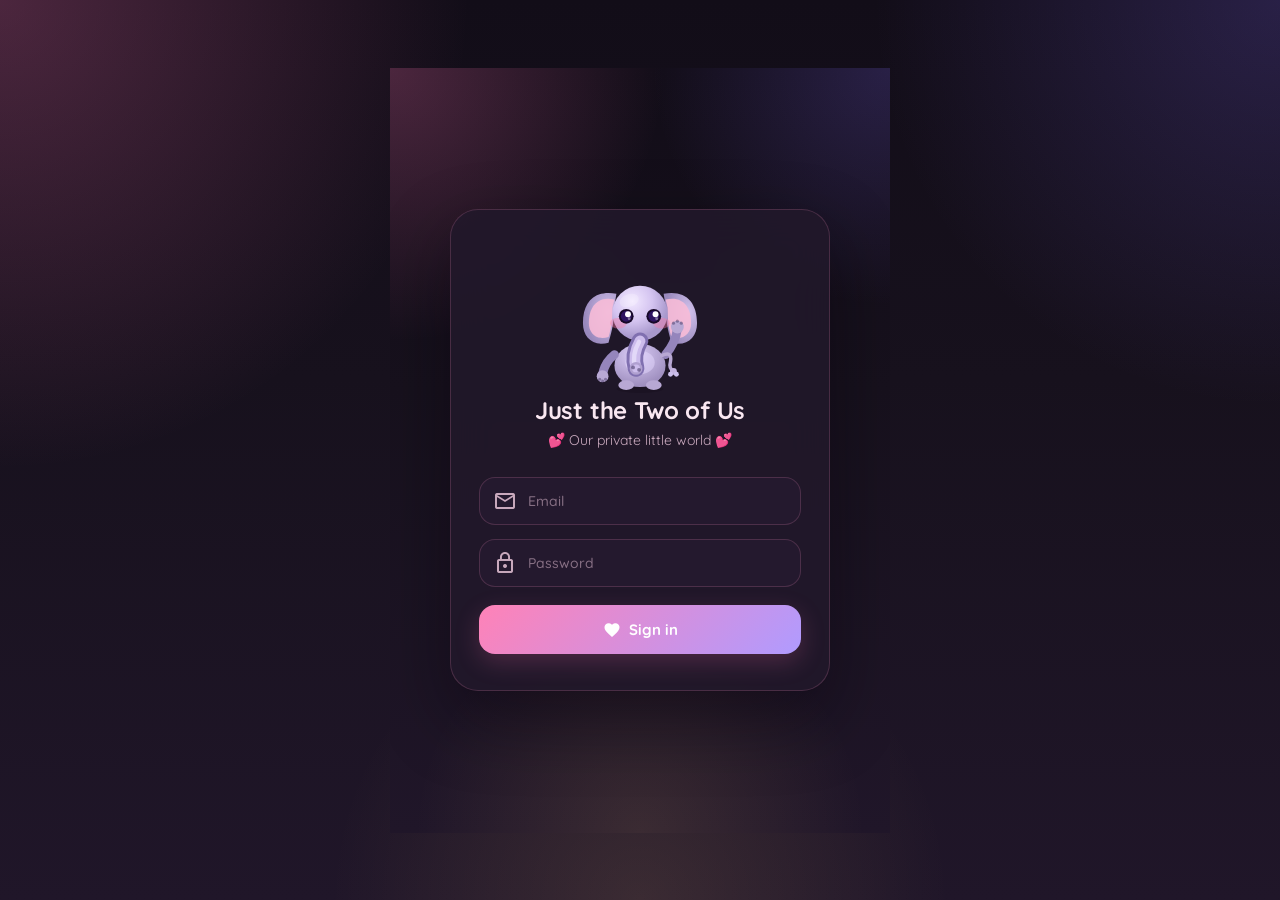
==== commit 64c41c05: "Fix doodle background visibility, give Fifi hands, unify button polish - Fix doodle background: the " ====
--- a/index.html
+++ b/index.html
@@ -82,6 +82,20 @@
                         <ellipse cx="60" cy="95" rx="26" ry="22" fill="url(#lg-body)"/>
                         <ellipse cx="60" cy="92" rx="15" ry="12" fill="rgba(228,216,254,0.5)"/>
                       </g>
+                      <g class="el-arm-l">
+                        <path d="M 34 84 Q 24 92 22 104" stroke="#9585bc" stroke-width="9" fill="none" stroke-linecap="round"/>
+                        <circle cx="22" cy="106" r="6" fill="#b8a8d4"/>
+                        <circle cx="19" cy="109" r="1.6" fill="rgba(22,10,52,0.35)"/>
+                        <circle cx="22" cy="111" r="1.6" fill="rgba(22,10,52,0.35)"/>
+                        <circle cx="25" cy="109" r="1.6" fill="rgba(22,10,52,0.35)"/>
+                      </g>
+                      <g class="el-arm-r">
+                        <path d="M 86 84 Q 96 72 98 58" stroke="#9585bc" stroke-width="9" fill="none" stroke-linecap="round"/>
+                        <circle cx="98" cy="56" r="6.5" fill="#b8a8d4"/>
+                        <circle cx="94" cy="52" r="1.6" fill="rgba(22,10,52,0.35)"/>
+                        <circle cx="98" cy="50" r="1.6" fill="rgba(22,10,52,0.35)"/>
+                        <circle cx="102" cy="52" r="1.6" fill="rgba(22,10,52,0.35)"/>
+                      </g>
                       <circle cx="60" cy="42" r="28" fill="url(#lg-head)"/>
                       <ellipse cx="49" cy="29" rx="10" ry="6.5" fill="rgba(255,255,255,0.22)" transform="rotate(-18 49 29)"/>
                       <ellipse cx="38" cy="52" rx="8.5" ry="5.5" fill="rgba(255,122,168,0.4)"/>
@@ -163,125 +177,176 @@
                         <span id="header-streak-icon" class="material-icons">local_fire_department</span>
                         <strong id="header-streak-text">0</strong>
                     </button>
-                    <button id="reload-btn" class="icon-btn header-bubble-btn" onclick="reloadChat()" title="Reload">
-                        <span class="material-icons">refresh</span>
-                    </button>
                     <div class="header-tools">
-                        <button id="tools-toggle-btn" class="icon-btn header-bubble-btn" onclick="toggleHeaderTools(event)" title="More tools">
-                            <span class="material-icons">tune</span>
+                        <button id="tools-toggle-btn" class="icon-btn header-bubble-btn" onclick="toggleHeaderTools(event)" title="Menu" aria-haspopup="true" aria-expanded="false">
+                            <span class="material-icons">menu</span>
                         </button>
-                        <div id="header-tools-menu" class="header-tools-menu" style="display: none;">
-
-                            <!-- Chat section -->
-                            <div class="header-tool-section">Chat</div>
-
-                            <button type="button" class="header-tool-item" onclick="toggleSearchFromMenu()">
-                                <span class="header-tool-bubble">
-                                    <span class="material-icons">search</span>
-                                </span>
-                                <span class="header-tool-copy">
-                                    <span class="header-tool-label">Search Messages</span>
-                                    <span class="header-tool-note">Find older messages fast</span>
-                                </span>
-                            </button>
-
-                            <div class="header-tool-item header-tool-item--stacked">
-                                <div class="header-tool-row">
-                                    <span class="header-tool-bubble">
-                                        <span class="material-icons">calendar_today</span>
-                                    </span>
-                                    <span class="header-tool-copy">
-                                        <span class="header-tool-label">Jump to Date</span>
-                                        <span class="header-tool-note" id="msg-count-note">Scroll up loads older messages</span>
-                                    </span>
-                                </div>
-                                <input type="date" id="jump-date-input" class="jump-date-input tool-control-full"
-                                       onchange="jumpToDateFromMenu(this.value)" title="Pick a date">
-                            </div>
-
-                            <div class="header-tool-divider"></div>
-
-                            <!-- Appearance section -->
-                            <div class="header-tool-section">Appearance</div>
-
-                            <div class="header-tool-item header-tool-item--stacked">
-                                <div class="header-tool-row">
-                                    <span class="header-tool-bubble">
-                                        <span id="theme-toggle-emoji" class="theme-toggle-emoji">&#x1F495;</span>
-                                    </span>
-                                    <span class="header-tool-copy">
-                                        <span id="theme-toggle-label" class="header-tool-label">Theme</span>
-                                        <span class="header-tool-note">Choose the look you want</span>
-                                    </span>
-                                </div>
-                                <select id="theme-select" class="theme-select tool-control-full"
-                                        onchange="setThemeFromMenu(this.value)" aria-label="Choose theme">
-                                    <option value="midnight-cute">Midnight Cute</option>
-                                    <option value="cute">Cute (Pink)</option>
-                                    <option value="ink">Ink (Dark)</option>
-                                    <option value="classic">Classic</option>
-                                </select>
-                            </div>
-
-                            <button id="app-view-btn" type="button" class="header-tool-item" onclick="toggleAppViewFromMenu()">
-                                <span class="header-tool-bubble">
-                                    <span id="app-view-icon" class="material-icons">smartphone</span>
-                                </span>
-                                <span class="header-tool-copy">
-                                    <span id="app-view-label" class="header-tool-label">App View</span>
-                                    <span class="header-tool-note">Expanded mobile-style layout</span>
-                                </span>
-                            </button>
-
-                            <div class="header-tool-divider"></div>
-
-                            <!-- Notifications section -->
-                            <div class="header-tool-section">Notifications</div>
-
-                            <div class="notif-toggles-row">
-                                <button id="checklist-popup-mute-btn" type="button" class="notif-toggle-btn" onclick="toggleChecklistPopupMute()" title="Checklist reminder on login">
-                                    <span class="notif-toggle-icon">&#x2764;&#xFE0F;</span>
-                                    <span class="notif-toggle-label">Checklist</span>
-                                </button>
-                                <button id="chrome-notif-mute-btn" type="button" class="notif-toggle-btn" onclick="toggleChromeNotifMute()" title="In-app alerts">
-                                    <svg class="notif-logo-svg" viewBox="0 0 100 100" xmlns="http://www.w3.org/2000/svg">
-                                        <path d="M50,50 L8,26 A48,48 0 0,1 92,26 Z" fill="#EA4335"/>
-                                        <path d="M50,50 L92,26 A48,48 0 0,1 50,98 Z" fill="#34A853"/>
-                                        <path d="M50,50 L50,98 A48,48 0 0,1 8,26 Z" fill="#FBBC04"/>
-                                        <circle cx="50" cy="50" r="24" fill="white"/>
-                                        <circle cx="50" cy="50" r="17" fill="#4285F4"/>
-                                    </svg>
-                                    <span class="notif-toggle-label">Alerts</span>
-                                </button>
-                                <button id="telegram-mute-btn" type="button" class="notif-toggle-btn nobody-only" onclick="toggleTelegramMute()" title="Telegram activity pings" style="display:none;">
-                                    <svg class="notif-logo-svg" viewBox="0 0 100 100" xmlns="http://www.w3.org/2000/svg">
-                                        <circle cx="50" cy="50" r="50" fill="#2AABEE"/>
-                                        <path fill="white" d="M15.5 47.6l59.2-22.8c2.7-1 5.1.7 4.2 4.9L70.5 78.3c-.7 3.3-2.7 4.1-5.4 2.5l-15-11-7.2 6.9c-.8.8-1.5 1.5-3 1.5l1.1-15.4 27.6-24.9c1.2-1.1-.3-1.7-1.8-.6L26.6 65.7l-14.4-4.5c-3.1-1-3.2-3.1.7-4.6z"/>
-                                    </svg>
-                                    <span class="notif-toggle-label">Telegram</span>
-                                </button>
-                            </div>
-
-                            <div class="header-tool-divider"></div>
-
-                            <!-- Install section -->
-                            <div class="header-tool-section">Device</div>
-
-                            <button id="add-to-home-btn" type="button" class="header-tool-item" onclick="addToHomeScreen()">
-                                <span class="header-tool-bubble">
-                                    <span id="add-home-icon" class="material-icons">add_to_home_screen</span>
-                                </span>
-                                <span class="header-tool-copy">
-                                    <span class="header-tool-label">Add to Home Screen</span>
-                                    <span id="add-home-note" class="header-tool-note">Install as an app</span>
-                                </span>
-                            </button>
-
+                    </div>
+                </div>
+            </div>
+
+            <!-- Menu sheet (dropdown on desktop, bottom sheet on mobile) -->
+            <div id="header-tools-backdrop" class="header-tools-backdrop" style="display: none;"></div>
+            <div id="header-tools-menu" class="header-tools-menu" style="display: none;" role="dialog" aria-label="Menu">
+                <div class="menu-grabber" aria-hidden="true"></div>
+
+                <div class="menu-scroll">
+
+                    <!-- Chat section -->
+                    <div class="header-tool-section">Chat</div>
+
+                    <button type="button" class="header-tool-item" onclick="toggleSearchFromMenu()">
+                        <span class="header-tool-bubble">
+                            <span class="material-icons">search</span>
+                        </span>
+                        <span class="header-tool-copy">
+                            <span class="header-tool-label">Search Messages</span>
+                            <span class="header-tool-note">Find older messages fast</span>
+                        </span>
+                    </button>
+
+                    <div class="header-tool-item header-tool-item--stacked">
+                        <div class="header-tool-row">
+                            <span class="header-tool-bubble">
+                                <span class="material-icons">calendar_today</span>
+                            </span>
+                            <span class="header-tool-copy">
+                                <span class="header-tool-label">Jump to Date</span>
+                                <span class="header-tool-note" id="msg-count-note">Scroll up loads older messages</span>
+                            </span>
                         </div>
-                    </div>
-                    <button class="icon-btn header-bubble-btn logout-btn" onclick="logout()" title="Sign out">
-                        <span class="material-icons">logout</span>
-                    </button>
+                        <input type="date" id="jump-date-input" class="jump-date-input tool-control-full"
+                               onchange="jumpToDateFromMenu(this.value)" title="Pick a date">
+                    </div>
+
+                    <div class="header-tool-item header-tool-item--stacked">
+                        <div class="header-tool-row">
+                            <span class="header-tool-bubble">
+                                <span class="material-icons">refresh</span>
+                            </span>
+                            <span class="header-tool-copy">
+                                <span class="header-tool-label">Reload Chat</span>
+                                <span class="header-tool-note">Re-sync if messages look stuck</span>
+                            </span>
+                        </div>
+                        <button type="button" class="tool-control-full menu-inline-btn" onclick="reloadChat()">Reload</button>
+                    </div>
+
+                    <div class="header-tool-divider"></div>
+
+                    <!-- Appearance section -->
+                    <div class="header-tool-section">Appearance</div>
+
+                    <div class="header-tool-item header-tool-item--stacked">
+                        <div class="header-tool-row">
+                            <span class="header-tool-bubble">
+                                <span id="theme-toggle-emoji" class="theme-toggle-emoji">&#x1F495;</span>
+                            </span>
+                            <span class="header-tool-copy">
+                                <span id="theme-toggle-label" class="header-tool-label">Theme</span>
+                                <span class="header-tool-note">Choose the look you want</span>
+                            </span>
+                        </div>
+                        <select id="theme-select" class="theme-select tool-control-full"
+                                onchange="setThemeFromMenu(this.value)" aria-label="Choose theme">
+                            <option value="midnight-cute">Midnight Cute</option>
+                            <option value="cute">Cute (Pink)</option>
+                            <option value="ink">Ink (Dark)</option>
+                            <option value="classic">Classic</option>
+                        </select>
+                    </div>
+
+                    <button id="app-view-btn" type="button" class="header-tool-item" onclick="toggleAppViewFromMenu()">
+                        <span class="header-tool-bubble">
+                            <span id="app-view-icon" class="material-icons">smartphone</span>
+                        </span>
+                        <span class="header-tool-copy">
+                            <span id="app-view-label" class="header-tool-label">App View</span>
+                            <span class="header-tool-note">Expanded mobile-style layout</span>
+                        </span>
+                    </button>
+
+                    <div class="header-tool-divider"></div>
+
+                    <!-- Notifications section -->
+                    <div class="header-tool-section">Notifications</div>
+
+                    <div class="notif-row">
+                        <span class="header-tool-bubble">
+                            <svg class="notif-logo-svg" viewBox="0 0 100 100" xmlns="http://www.w3.org/2000/svg">
+                                <path d="M50,50 L8,26 A48,48 0 0,1 92,26 Z" fill="#EA4335"/>
+                                <path d="M50,50 L92,26 A48,48 0 0,1 50,98 Z" fill="#34A853"/>
+                                <path d="M50,50 L50,98 A48,48 0 0,1 8,26 Z" fill="#FBBC04"/>
+                                <circle cx="50" cy="50" r="24" fill="white"/>
+                                <circle cx="50" cy="50" r="17" fill="#4285F4"/>
+                            </svg>
+                        </span>
+                        <span class="header-tool-copy">
+                            <span class="header-tool-label">In-App Alerts</span>
+                            <span class="header-tool-note">Popup + push notifications on this device</span>
+                        </span>
+                        <button type="button" class="notif-test-btn" onclick="testChromeNotification()">Test</button>
+                        <button id="chrome-notif-mute-btn" type="button" class="toggle-switch" onclick="toggleChromeNotifMute()" role="switch" aria-checked="true" aria-label="In-app alerts">
+                            <span class="toggle-knob"></span>
+                        </button>
+                    </div>
+
+                    <div class="notif-row">
+                        <span class="header-tool-bubble">
+                            <span class="notif-toggle-icon">&#x2764;&#xFE0F;</span>
+                        </span>
+                        <span class="header-tool-copy">
+                            <span class="header-tool-label">Login Checklist</span>
+                            <span class="header-tool-note">Reminder popup when you sign in</span>
+                        </span>
+                        <button id="checklist-popup-mute-btn" type="button" class="toggle-switch" onclick="toggleChecklistPopupMute()" role="switch" aria-checked="true" aria-label="Login checklist popup">
+                            <span class="toggle-knob"></span>
+                        </button>
+                    </div>
+
+                    <div id="telegram-notif-row" class="notif-row nobody-only" style="display:none;">
+                        <span class="header-tool-bubble">
+                            <svg class="notif-logo-svg" viewBox="0 0 100 100" xmlns="http://www.w3.org/2000/svg">
+                                <circle cx="50" cy="50" r="50" fill="#2AABEE"/>
+                                <path fill="white" d="M15.5 47.6l59.2-22.8c2.7-1 5.1.7 4.2 4.9L70.5 78.3c-.7 3.3-2.7 4.1-5.4 2.5l-15-11-7.2 6.9c-.8.8-1.5 1.5-3 1.5l1.1-15.4 27.6-24.9c1.2-1.1-.3-1.7-1.8-.6L26.6 65.7l-14.4-4.5c-3.1-1-3.2-3.1.7-4.6z"/>
+                            </svg>
+                        </span>
+                        <span class="header-tool-copy">
+                            <span class="header-tool-label">Telegram Pings</span>
+                            <span class="header-tool-note">My Love's activity, sent to Telegram</span>
+                        </span>
+                        <button type="button" class="notif-test-btn" onclick="testTelegramNotification()">Test</button>
+                        <button id="telegram-mute-btn" type="button" class="toggle-switch" onclick="toggleTelegramMute()" role="switch" aria-checked="true" aria-label="Telegram pings">
+                            <span class="toggle-knob"></span>
+                        </button>
+                    </div>
+
+                    <div class="header-tool-divider"></div>
+
+                    <!-- Install section -->
+                    <div class="header-tool-section">Device</div>
+
+                    <button id="add-to-home-btn" type="button" class="header-tool-item" onclick="addToHomeScreen()">
+                        <span class="header-tool-bubble">
+                            <span id="add-home-icon" class="material-icons">add_to_home_screen</span>
+                        </span>
+                        <span class="header-tool-copy">
+                            <span class="header-tool-label">Add to Home Screen</span>
+                            <span id="add-home-note" class="header-tool-note">Install as an app</span>
+                        </span>
+                    </button>
+
+                    <div class="header-tool-divider"></div>
+
+                    <button type="button" class="header-tool-item header-tool-item--danger" onclick="logout()">
+                        <span class="header-tool-bubble">
+                            <span class="material-icons">logout</span>
+                        </span>
+                        <span class="header-tool-copy">
+                            <span class="header-tool-label">Sign Out</span>
+                        </span>
+                    </button>
+
                 </div>
             </div>
 
@@ -425,6 +490,22 @@
                         <ellipse cx="60" cy="92" rx="15" ry="12" fill="rgba(228,216,254,0.5)"/>
                       </g>
 
+                      <!-- ARMS + HANDS: left rests at the side, right is the waving arm -->
+                      <g class="el-arm-l">
+                        <path d="M 34 84 Q 24 92 22 104" stroke="#9585bc" stroke-width="9" fill="none" stroke-linecap="round"/>
+                        <circle cx="22" cy="106" r="6" fill="#b8a8d4"/>
+                        <circle cx="19" cy="109" r="1.6" fill="rgba(22,10,52,0.35)"/>
+                        <circle cx="22" cy="111" r="1.6" fill="rgba(22,10,52,0.35)"/>
+                        <circle cx="25" cy="109" r="1.6" fill="rgba(22,10,52,0.35)"/>
+                      </g>
+                      <g class="el-arm-r">
+                        <path d="M 86 84 Q 96 72 98 58" stroke="#9585bc" stroke-width="9" fill="none" stroke-linecap="round"/>
+                        <circle cx="98" cy="56" r="6.5" fill="#b8a8d4"/>
+                        <circle cx="94" cy="52" r="1.6" fill="rgba(22,10,52,0.35)"/>
+                        <circle cx="98" cy="50" r="1.6" fill="rgba(22,10,52,0.35)"/>
+                        <circle cx="102" cy="52" r="1.6" fill="rgba(22,10,52,0.35)"/>
+                      </g>
+
                       <!-- HEAD: large dome overlaps inner ears -->
                       <circle cx="60" cy="42" r="28" fill="url(#eg-head)"/>
                       <ellipse cx="49" cy="29" rx="10" ry="6.5" fill="rgba(255,255,255,0.22)" transform="rotate(-18 49 29)"/>
--- a/style.css
+++ b/style.css
@@ -166,6 +166,15 @@
 body[data-theme="cute"] .header-tool-item:hover {
   background: rgba(214, 64, 110, 0.06);
   border-color: rgba(210, 80, 124, 0.16);
+}
+
+body[data-theme="cute"] .notif-row {
+  background: transparent;
+  border-color: rgba(210, 80, 124, 0.1);
+}
+
+body[data-theme="cute"] .toggle-switch {
+  background: rgba(210, 80, 124, 0.18);
 }
 
 /* ── Theme select ── */
@@ -329,6 +338,11 @@
   background: rgba(255,255,255,0.05);
 }
 
+body[data-theme="ink"] .notif-row {
+  background: rgba(255,255,255,0.03);
+  border-color: rgba(255,255,255,0.06);
+}
+
 body[data-theme="ink"] .todo-modal {
   background:
     radial-gradient(circle at top right, rgba(30, 60, 100, 0.22), transparent 34%),
@@ -596,6 +610,7 @@
 .chat-elephant.login-wave .el-ear-l { animation: el-ear-login    0.8s ease-in-out infinite; }
 .chat-elephant.login-wave .el-ear-r { animation: el-ear-login    0.8s ease-in-out infinite 0.4s; }
 .chat-elephant.login-wave .el-tail  { animation: el-tail-wag     0.55s ease-in-out infinite; }
+.chat-elephant.login-wave .el-arm-r { animation: el-wave         1.1s ease-in-out infinite; }
 .chat-elephant.login-wave .el-lid-l { animation: el-blink        5s ease-in-out infinite; }
 .chat-elephant.login-wave .el-lid-r { animation: el-blink        5s ease-in-out infinite 0.1s; }
 
@@ -839,15 +854,29 @@
   position: relative;
 }
 
+.header-tools-backdrop {
+  position: fixed;
+  inset: 0;
+  z-index: 39;
+  background: rgba(0, 0, 0, 0.45);
+  backdrop-filter: blur(2px);
+  animation: popup-fadein 0.2s ease-out;
+}
+
+body.menu-sheet-open {
+  overflow: hidden;
+}
+
+/* Desktop/tablet: dropdown card under the menu button */
 .header-tools-menu {
-  position: absolute;
-  top: calc(100% + 10px);
-  right: 0;
-  width: 310px;
+  position: fixed;
+  top: 68px;
+  right: 16px;
+  width: 320px;
+  max-height: min(72vh, 620px);
   display: flex;
   flex-direction: column;
-  gap: 6px;
-  padding: 10px;
+  padding: 10px 0;
   border-radius: 22px;
   background:
     linear-gradient(180deg, rgba(255, 255, 255, 0.06), rgba(255, 255, 255, 0.02)),
@@ -856,6 +885,24 @@
   box-shadow: var(--surface-shadow);
   backdrop-filter: blur(18px);
   z-index: 40;
+  animation: menu-pop-in 0.2s cubic-bezier(0.22, 1, 0.36, 1) both;
+}
+
+@keyframes menu-pop-in {
+  from { opacity: 0; transform: translateY(-6px) scale(0.98); }
+  to   { opacity: 1; transform: translateY(0) scale(1); }
+}
+
+.menu-grabber {
+  display: none;
+}
+
+.menu-scroll {
+  display: flex;
+  flex-direction: column;
+  gap: 6px;
+  padding: 0 10px;
+  overflow-y: auto;
 }
 
 /* Divider between menu groups */
@@ -879,62 +926,134 @@
   user-select: none;
 }
 
-/* Compact notification toggle row */
-.notif-toggles-row {
-  display: flex;
-  gap: 7px;
-  padding: 2px 0;
-}
-
-.notif-toggle-btn {
-  flex: 1;
-  display: flex;
-  flex-direction: column;
-  align-items: center;
-  justify-content: center;
-  gap: 5px;
-  padding: 10px 6px 9px;
-  border: 1.5px solid var(--primary);
-  border-radius: 14px;
-  background: rgba(255,255,255,0.06);
-  color: var(--text-primary);
-  cursor: pointer;
-  transition: all 0.15s ease;
-  position: relative;
-  min-height: 62px;
-}
-
-.notif-toggle-btn:hover {
-  background: rgba(255,255,255,0.12);
-  transform: translateY(-1px);
+/* Notification row: icon + label/note + optional Test button + toggle switch */
+.notif-row {
+  display: flex;
+  align-items: center;
+  gap: 10px;
+  padding: 9px 12px;
+  border-radius: 16px;
+  border: 1px solid rgba(255, 255, 255, 0.05);
+  background:
+    linear-gradient(180deg, rgba(255, 255, 255, 0.05), rgba(255, 255, 255, 0.02)),
+    rgba(13, 9, 16, 0.18);
 }
 
 .notif-toggle-icon {
-  font-size: 22px;
+  font-size: 20px;
   line-height: 1;
 }
 
 .notif-tg-svg,
 .notif-logo-svg {
-  width: 26px;
-  height: 26px;
+  width: 24px;
+  height: 24px;
   display: block;
   border-radius: 50%;
   overflow: hidden;
 }
 
-.notif-toggle-label {
-  font-size: 9.5px;
+.notif-row .header-tool-note {
+  white-space: normal;
+  overflow: visible;
+  text-overflow: clip;
+}
+
+.notif-test-btn {
+  flex: 0 0 auto;
+  padding: 6px 11px;
+  border-radius: 10px;
+  border: 1px solid var(--border);
+  background: rgba(255, 255, 255, 0.05);
+  color: var(--text-secondary);
+  font-size: 11px;
   font-weight: 700;
-  letter-spacing: 0.05em;
-  color: var(--text-secondary);
+  letter-spacing: 0.03em;
   text-transform: uppercase;
-}
-
-.notif-toggle-btn.tool-muted {
-  opacity: 0.38;
-  filter: grayscale(0.6);
-  border-color: rgba(255,255,255,0.12);
+  cursor: pointer;
+  transition: background 0.15s ease, color 0.15s ease, border-color 0.15s ease;
+}
+
+.notif-test-btn:hover {
+  background: var(--hover);
+  color: var(--text-primary);
+  border-color: var(--primary);
+}
+
+/* iOS-style toggle switch, used for all notification on/off controls */
+.toggle-switch {
+  flex: 0 0 auto;
+  position: relative;
+  width: 42px;
+  height: 25px;
+  border-radius: 999px;
+  border: none;
+  background: rgba(255, 255, 255, 0.14);
+  cursor: pointer;
+  padding: 0;
+  transition: background 0.2s ease;
+}
+
+.toggle-switch .toggle-knob {
+  position: absolute;
+  top: 2.5px;
+  left: 2.5px;
+  width: 20px;
+  height: 20px;
+  border-radius: 50%;
+  background: #fff;
+  box-shadow: 0 1px 3px rgba(0, 0, 0, 0.35);
+  transition: transform 0.2s cubic-bezier(0.34, 1.56, 0.64, 1);
+}
+
+.toggle-switch.is-on {
+  background: var(--primary);
+}
+
+.toggle-switch.is-on .toggle-knob {
+  transform: translateX(17px);
+}
+
+/* ============================================================================
+   SHARED TACTILE PRESS FEEDBACK
+   One consistent "clean" press effect across every button-like control, so
+   taps feel immediate and consistent instead of only reacting to :hover
+   (which doesn't fire on touch). Kept as a single fast scale-down.
+   ============================================================================ */
+.header-bubble-btn,
+.header-mini-stat,
+.header-tool-item,
+.menu-inline-btn,
+.notif-test-btn,
+.toggle-switch,
+.attachment-rail-option,
+.attachment-dock > #attach-btn,
+.input-area > .icon-btn,
+.input-area > #send-btn,
+.input-area > #voice-btn,
+.todo-category-tab,
+.todo-weekday-tab,
+.todo-item,
+.icon-btn-small {
+  transition: transform 0.12s ease, background 0.15s ease, border-color 0.15s ease, box-shadow 0.15s ease, color 0.15s ease;
+}
+
+.header-bubble-btn:active,
+.header-mini-stat:active,
+.header-tool-item:active,
+.menu-inline-btn:active,
+.notif-test-btn:active,
+.toggle-switch:active,
+.attachment-rail-option:active,
+.attachment-dock > #attach-btn:active,
+.input-area > .icon-btn:active,
+.input-area > #send-btn:active,
+.input-area > #voice-btn:active,
+.todo-category-tab:active,
+.todo-weekday-tab:active,
+.todo-item:active,
+.icon-btn-small:active {
+  transform: scale(0.94);
 }
 
 /* Logout button in header */
@@ -1034,6 +1153,37 @@
   border-color: rgba(255, 255, 255, 0.1);
 }
 
+.header-tool-item--danger .header-tool-label {
+  color: #ff6b81;
+}
+
+.header-tool-item--danger .header-tool-bubble {
+  background: rgba(255, 107, 129, 0.12);
+  border-color: rgba(255, 107, 129, 0.18);
+}
+
+.header-tool-item--danger:hover {
+  border-color: rgba(255, 107, 129, 0.3);
+}
+
+/* Small inline action button used inside a stacked header-tool-item (e.g. Reload) */
+.menu-inline-btn {
+  padding: 9px 12px;
+  border-radius: 12px;
+  border: 1px solid var(--border);
+  background: rgba(255, 255, 255, 0.06);
+  color: var(--text-primary);
+  font-size: 13px;
+  font-weight: 700;
+  cursor: pointer;
+  transition: background 0.15s ease, border-color 0.15s ease;
+}
+
+.menu-inline-btn:hover {
+  background: var(--hover);
+  border-color: var(--primary);
+}
+
 /* Legacy — no longer used but kept for safety */
 .theme-picker-row { gap: 14px; }
 .theme-picker-label { display: inline-flex; align-items: center; gap: 10px; flex: 1; }
@@ -1044,9 +1194,9 @@
   gap: 7px;
   min-width: 0;
   height: 44px;
-  padding: 0 10px;
+  padding: 0 12px;
   border: 1px solid rgba(255, 255, 255, 0.06);
-  border-radius: 16px;
+  border-radius: 999px;
   background:
     linear-gradient(180deg, rgba(255, 255, 255, 0.08), rgba(255, 255, 255, 0.02)),
     rgba(18, 11, 22, 0.22);
@@ -1504,6 +1654,12 @@
 /* ============================================================================
    MESSAGES CONTAINER
    ============================================================================ */
+/* Playful doodle texture behind the messages — hearts, a star, a paw print, a swoosh.
+   Plain multi-layer background-image (not a mask) so it's guaranteed to paint behind
+   message bubbles and doesn't depend on CSS mask support. Opacity is baked into the
+   SVG itself (stroke-opacity) since a data-URI can't read CSS custom properties, so
+   there's a light-stroke variant for dark themes and a dark-stroke variant for light
+   ones (swapped in below via the theme selectors). */
 .messages-container {
   flex: 1;
   overflow-y: auto;
@@ -1512,7 +1668,15 @@
   flex-direction: column;
   gap: 8px;
   position: relative;
-  background: var(--chat-bg);
+  background:
+    url("data:image/svg+xml,<svg xmlns='http://www.w3.org/2000/svg' width='240' height='240' viewBox='0 0 240 240'><g fill='none' stroke='%23ffffff' stroke-opacity='0.16' stroke-width='5' stroke-linecap='round' stroke-linejoin='round'><path transform='translate(20,30) scale(0.7)' d='M20,10 A10,10 0 0,1 40,10 A10,10 0 0,1 60,10 Q60,35 40,50 Q20,35 20,10 Z'/><path transform='translate(150,150) scale(0.55)' d='M20,10 A10,10 0 0,1 40,10 A10,10 0 0,1 60,10 Q60,35 40,50 Q20,35 20,10 Z'/><path transform='translate(170,20)' d='M12 0l3 8 8 1-6 6 1 8-9-5-9 5 1-8-6-6 8-1z'/><g transform='translate(90,150)'><ellipse cx='0' cy='10' rx='11' ry='8'/><circle cx='-11' cy='-6' r='4'/><circle cx='0' cy='-10' r='4'/><circle cx='11' cy='-6' r='4'/></g><path d='M150 200q10-12 20 0'/><path d='M40 180l6 6M46 180l-6 6'/><circle cx='200' cy='90' r='3'/><circle cx='30' cy='110' r='3'/><circle cx='110' cy='30' r='3'/></g></svg>") repeat,
+    var(--chat-bg);
+  background-size: 220px 220px, auto;
+}
+
+body[data-theme="cute"] .messages-container {
+  background-image:
+    url("data:image/svg+xml,<svg xmlns='http://www.w3.org/2000/svg' width='240' height='240' viewBox='0 0 240 240'><g fill='none' stroke='%23000000' stroke-opacity='0.07' stroke-width='5' stroke-linecap='round' stroke-linejoin='round'><path transform='translate(20,30) scale(0.7)' d='M20,10 A10,10 0 0,1 40,10 A10,10 0 0,1 60,10 Q60,35 40,50 Q20,35 20,10 Z'/><path transform='translate(150,150) scale(0.55)' d='M20,10 A10,10 0 0,1 40,10 A10,10 0 0,1 60,10 Q60,35 40,50 Q20,35 20,10 Z'/><path transform='translate(170,20)' d='M12 0l3 8 8 1-6 6 1 8-9-5-9 5 1-8-6-6 8-1z'/><g transform='translate(90,150)'><ellipse cx='0' cy='10' rx='11' ry='8'/><circle cx='-11' cy='-6' r='4'/><circle cx='0' cy='-10' r='4'/><circle cx='11' cy='-6' r='4'/></g><path d='M150 200q10-12 20 0'/><path d='M40 180l6 6M46 180l-6 6'/><circle cx='200' cy='90' r='3'/><circle cx='30' cy='110' r='3'/><circle cx='110' cy='30' r='3'/></g></svg>");
 }
 
 body.app-view-enabled .messages-container {
@@ -3648,6 +3812,35 @@
   .message-video {
     max-width: 240px;
   }
+
+  /* Menu becomes a bottom sheet instead of a top-right dropdown */
+  .header-tools-menu {
+    top: auto;
+    bottom: 0;
+    left: 0;
+    right: 0;
+    width: auto;
+    max-height: 82vh;
+    border-radius: 26px 26px 0 0;
+    padding-top: 8px;
+    padding-bottom: max(10px, env(safe-area-inset-bottom, 0px));
+    animation: sheet-slide-up 0.24s cubic-bezier(0.22, 1, 0.36, 1) both;
+  }
+
+  @keyframes sheet-slide-up {
+    from { transform: translateY(100%); }
+    to   { transform: translateY(0); }
+  }
+
+  .menu-grabber {
+    display: block;
+    width: 40px;
+    height: 4px;
+    border-radius: 999px;
+    background: var(--border);
+    margin: 0 auto 8px;
+    flex: 0 0 auto;
+  }
 }
 
 @media (max-width: 480px) {
@@ -3864,7 +4057,17 @@
 .el-ear-r { transform-box: fill-box; transform-origin: left center; }
 .el-trunk { transform-box: fill-box; transform-origin: top center; }
 .el-tail  { transform-box: fill-box; transform-origin: left center; }
+.el-arm-l { transform-box: fill-box; transform-origin: 100% 0%; }
+.el-arm-r { transform-box: fill-box; transform-origin: 0% 100%; }
 .el-stars { opacity: 0; transform-box: fill-box; transform-origin: center; }
+
+@keyframes el-wave {
+  0%, 100% { transform: rotate(0deg); }
+  20%      { transform: rotate(-20deg); }
+  40%      { transform: rotate(16deg); }
+  60%      { transform: rotate(-16deg); }
+  80%      { transform: rotate(12deg); }
+}
 
 .el-lid-l, .el-lid-r {
   transform-box: fill-box;
@@ -3944,7 +4147,13 @@
 /* ---- HAPPY ---- */
 .chat-elephant.happy .el-char  { animation: el-happy-bounce 0.55s ease-in-out 3; }
 .chat-elephant.happy .el-trunk { animation: el-trunk-happy 0.55s ease-in-out infinite; }
+.chat-elephant.happy .el-arm-r { animation: el-wave 0.55s ease-in-out infinite; }
 .chat-elephant.happy .el-stars { animation: el-stars-pop 1.65s ease-out forwards; }
+
+/* ---- WAVING (tap-triggered "hi!" gesture) ---- */
+.chat-elephant.waving .el-char  { animation: el-happy-bounce 0.9s ease-in-out 2; }
+.chat-elephant.waving .el-arm-r { animation: el-wave 0.75s ease-in-out 3; }
+.chat-elephant.waving .el-tail  { animation: el-tail-wag 0.5s ease-in-out infinite; }
 
 @keyframes el-happy-bounce {
   0%, 100% { transform: translateY(0) scale(1); }
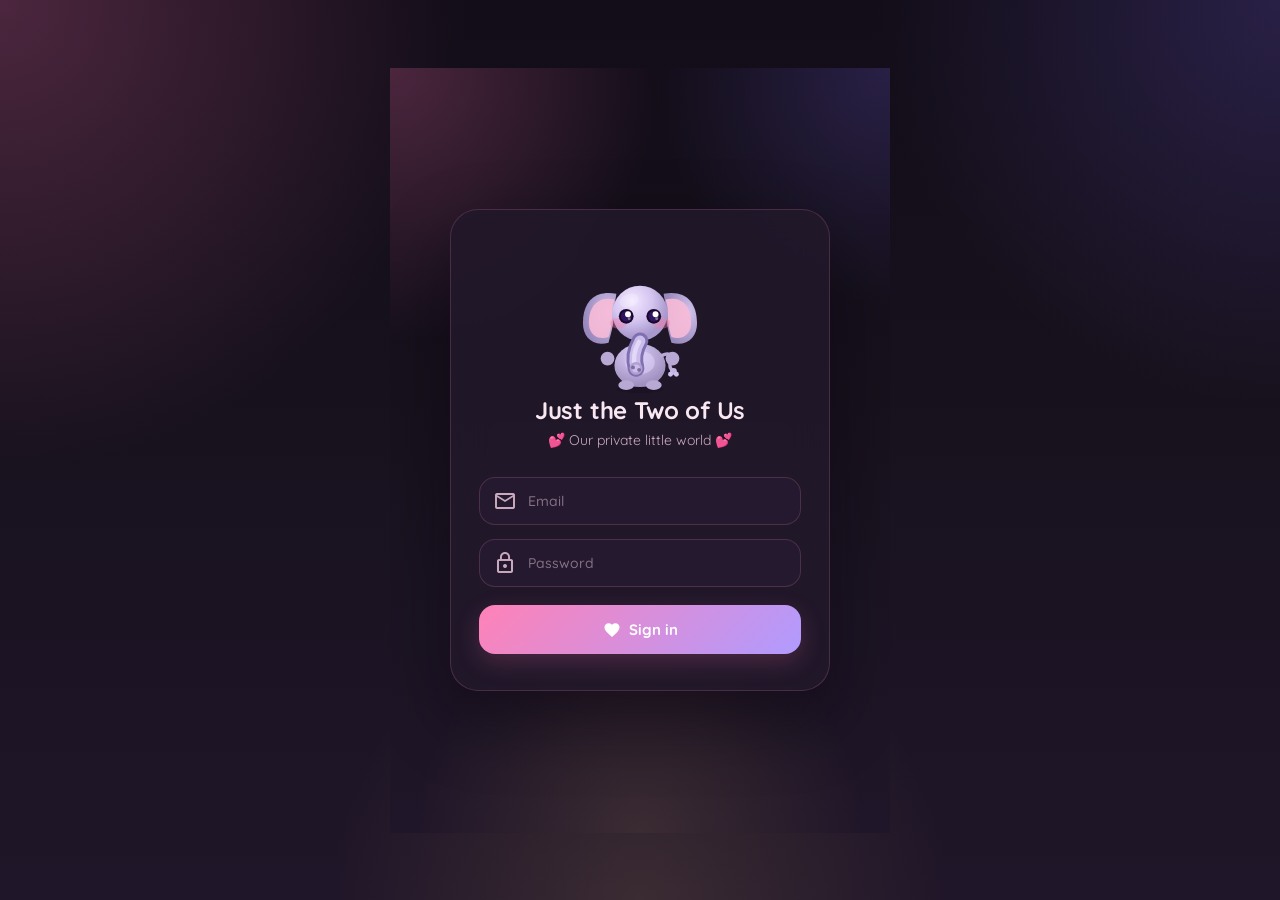
==== commit 2aac3b6a: "Simplify Fifi's arms, redesign ink/cute themes, flatten button style - Bump service worker cache ver" ====
--- a/index.html
+++ b/index.html
@@ -83,18 +83,10 @@
                         <ellipse cx="60" cy="92" rx="15" ry="12" fill="rgba(228,216,254,0.5)"/>
                       </g>
                       <g class="el-arm-l">
-                        <path d="M 34 84 Q 24 92 22 104" stroke="#9585bc" stroke-width="9" fill="none" stroke-linecap="round"/>
-                        <circle cx="22" cy="106" r="6" fill="#b8a8d4"/>
-                        <circle cx="19" cy="109" r="1.6" fill="rgba(22,10,52,0.35)"/>
-                        <circle cx="22" cy="111" r="1.6" fill="rgba(22,10,52,0.35)"/>
-                        <circle cx="25" cy="109" r="1.6" fill="rgba(22,10,52,0.35)"/>
+                        <circle cx="27" cy="88" r="7" fill="#b8a8d4"/>
                       </g>
                       <g class="el-arm-r">
-                        <path d="M 86 84 Q 96 72 98 58" stroke="#9585bc" stroke-width="9" fill="none" stroke-linecap="round"/>
-                        <circle cx="98" cy="56" r="6.5" fill="#b8a8d4"/>
-                        <circle cx="94" cy="52" r="1.6" fill="rgba(22,10,52,0.35)"/>
-                        <circle cx="98" cy="50" r="1.6" fill="rgba(22,10,52,0.35)"/>
-                        <circle cx="102" cy="52" r="1.6" fill="rgba(22,10,52,0.35)"/>
+                        <circle cx="93" cy="88" r="7" fill="#b8a8d4"/>
                       </g>
                       <circle cx="60" cy="42" r="28" fill="url(#lg-head)"/>
                       <ellipse cx="49" cy="29" rx="10" ry="6.5" fill="rgba(255,255,255,0.22)" transform="rotate(-18 49 29)"/>
@@ -492,18 +484,10 @@
 
                       <!-- ARMS + HANDS: left rests at the side, right is the waving arm -->
                       <g class="el-arm-l">
-                        <path d="M 34 84 Q 24 92 22 104" stroke="#9585bc" stroke-width="9" fill="none" stroke-linecap="round"/>
-                        <circle cx="22" cy="106" r="6" fill="#b8a8d4"/>
-                        <circle cx="19" cy="109" r="1.6" fill="rgba(22,10,52,0.35)"/>
-                        <circle cx="22" cy="111" r="1.6" fill="rgba(22,10,52,0.35)"/>
-                        <circle cx="25" cy="109" r="1.6" fill="rgba(22,10,52,0.35)"/>
+                        <circle cx="27" cy="88" r="7" fill="#b8a8d4"/>
                       </g>
                       <g class="el-arm-r">
-                        <path d="M 86 84 Q 96 72 98 58" stroke="#9585bc" stroke-width="9" fill="none" stroke-linecap="round"/>
-                        <circle cx="98" cy="56" r="6.5" fill="#b8a8d4"/>
-                        <circle cx="94" cy="52" r="1.6" fill="rgba(22,10,52,0.35)"/>
-                        <circle cx="98" cy="50" r="1.6" fill="rgba(22,10,52,0.35)"/>
-                        <circle cx="102" cy="52" r="1.6" fill="rgba(22,10,52,0.35)"/>
+                        <circle cx="93" cy="88" r="7" fill="#b8a8d4"/>
                       </g>
 
                       <!-- HEAD: large dome overlaps inner ears -->
--- a/style.css
+++ b/style.css
@@ -38,29 +38,29 @@
 
 body[data-theme="cute"] {
   --font-main: "Quicksand", "Segoe UI", sans-serif;
-  --primary: #d6406e;
-  --primary-dark: #b82d58;
-  --secondary: #a06bc0;
+  --primary: #e8437d;
+  --primary-dark: #c22a63;
+  --secondary: #ff9d4d;
   --danger: #e02d3c;
   --warning: #f5a623;
-  --dark-bg: #fde8f0;
-  --chat-bg: rgba(255, 252, 254, 0.99);
-  --message-bg: rgba(255, 247, 251, 0.98);
-  --input-bg: #fff4f8;
-  --text-primary: #1a0c14;
-  --text-secondary: #7a3a54;
-  --border: rgba(210, 80, 124, 0.14);
-  --sender-bg: linear-gradient(135deg, #d6406e 0%, #e8729a 100%);
-  --receiver-bg: rgba(255, 255, 255, 0.99);
-  --hover: rgba(214, 64, 110, 0.07);
-  --surface-shadow: 0 20px 50px rgba(180, 60, 100, 0.1);
-  --panel-shadow: 0 10px 28px rgba(180, 60, 100, 0.08);
-  --accent-glow: rgba(214, 64, 110, 0.1);
+  --dark-bg: #fdeaf1;
+  --chat-bg: #fff6f9;
+  --message-bg: #fffbfa;
+  --input-bg: #fff0f6;
+  --text-primary: #23101a;
+  --text-secondary: #8a3f5c;
+  --border: rgba(232, 67, 125, 0.18);
+  --sender-bg: linear-gradient(135deg, #e8437d 0%, #ff8f6b 100%);
+  --receiver-bg: #ffffff;
+  --hover: rgba(232, 67, 125, 0.08);
+  --surface-shadow: 0 20px 50px rgba(200, 50, 100, 0.14);
+  --panel-shadow: 0 10px 28px rgba(200, 50, 100, 0.1);
+  --accent-glow: rgba(232, 67, 125, 0.14);
   --body-bg:
-    radial-gradient(circle at 20% 8%,  rgba(255, 200, 220, 0.5),  transparent 42%),
-    radial-gradient(circle at 80% 92%, rgba(230, 180, 210, 0.28), transparent 38%),
-    radial-gradient(circle at 60% 40%, rgba(255, 230, 240, 0.22), transparent 35%),
-    linear-gradient(180deg, #fff0f5 0%, #fde8f0 55%, #fce4ed 100%);
+    radial-gradient(circle at 18% 8%,  rgba(255, 170, 200, 0.65), transparent 42%),
+    radial-gradient(circle at 82% 90%, rgba(255, 190, 140, 0.32), transparent 40%),
+    radial-gradient(circle at 55% 45%, rgba(255, 210, 225, 0.3),  transparent 38%),
+    linear-gradient(180deg, #fff0f5 0%, #fde3ee 55%, #fcd9e6 100%);
 }
 
 /* ── Header buttons ── */
@@ -261,32 +261,32 @@
 }
 
 /* ============================================================================
-   INK THEME (ChatGPT / Claude dark)
+   INK THEME ("Starlit" — jewel-tone indigo & rose dark theme)
    ============================================================================ */
 body[data-theme="ink"] {
   --font-main: "Quicksand", "Segoe UI", sans-serif;
-  --primary: #6b9fff;
-  --primary-dark: #5488ee;
-  --secondary: #9b87f0;
-  --danger: #f04040;
+  --primary: #9b86ff;
+  --primary-dark: #7c63f2;
+  --secondary: #ff8fc7;
+  --danger: #f04060;
   --warning: #f5a623;
-  --dark-bg: #111114;
-  --chat-bg: rgba(14, 14, 17, 0.97);
-  --message-bg: rgba(32, 32, 38, 0.96);
-  --input-bg: rgba(22, 22, 28, 0.98);
-  --text-primary: #e2e2ea;
-  --text-secondary: #7a7a92;
-  --border: rgba(255, 255, 255, 0.07);
-  --sender-bg: linear-gradient(135deg, #1a3055 0%, #1e4a78 100%);
-  --receiver-bg: rgba(30, 30, 38, 0.97);
-  --hover: rgba(255, 255, 255, 0.055);
+  --dark-bg: #0e0c16;
+  --chat-bg: rgba(15, 12, 22, 0.97);
+  --message-bg: rgba(33, 27, 46, 0.96);
+  --input-bg: rgba(24, 19, 34, 0.98);
+  --text-primary: #ece8f7;
+  --text-secondary: #948bb8;
+  --border: rgba(155, 134, 255, 0.14);
+  --sender-bg: linear-gradient(135deg, #6c4fd6 0%, #b95fd6 100%);
+  --receiver-bg: rgba(32, 26, 44, 0.97);
+  --hover: rgba(155, 134, 255, 0.09);
   --surface-shadow: 0 28px 70px rgba(0, 0, 0, 0.72);
   --panel-shadow: 0 12px 36px rgba(0, 0, 0, 0.6);
-  --accent-glow: rgba(107, 159, 255, 0.18);
+  --accent-glow: rgba(155, 134, 255, 0.22);
   --body-bg:
-    radial-gradient(circle at 20% 15%, rgba(30, 54, 100, 0.18), transparent 38%),
-    radial-gradient(circle at 80% 85%, rgba(88, 60, 160, 0.1), transparent 32%),
-    linear-gradient(180deg, #0c0c10 0%, #0f0f14 50%, #111118 100%);
+    radial-gradient(circle at 18% 12%, rgba(108, 79, 214, 0.26), transparent 40%),
+    radial-gradient(circle at 82% 88%, rgba(255, 143, 199, 0.14), transparent 36%),
+    linear-gradient(180deg, #0b0a12 0%, #0e0c16 50%, #120f1c 100%);
 }
 
 body[data-theme="ink"] .header-bubble-btn,
@@ -309,13 +309,13 @@
 
 body[data-theme="ink"] .message-bubble.system {
   background: linear-gradient(135deg, rgba(30,60,100,0.35), rgba(70,50,140,0.2));
-  border-color: rgba(107, 159, 255, 0.2);
+  border-color: rgba(155, 134, 255, 0.2);
 }
 
 body[data-theme="ink"] .system-todo-encouragement {
   color: rgba(210, 210, 230, 0.8);
   background: rgba(255,255,255,0.05);
-  border-left-color: rgba(107, 159, 255, 0.3);
+  border-left-color: rgba(155, 134, 255, 0.3);
 }
 
 body[data-theme="ink"] .input-area {
@@ -830,13 +830,15 @@
   justify-content: center;
   width: 44px;
   height: 44px;
-  border-radius: 16px;
-  border: 1px solid rgba(255, 255, 255, 0.06);
-  background:
-    linear-gradient(180deg, rgba(255, 255, 255, 0.08), rgba(255, 255, 255, 0.02)),
-    rgba(18, 11, 22, 0.22);
-  color: var(--text-secondary);
-  backdrop-filter: blur(10px);
+  border-radius: 11px;
+  border: 1px solid var(--border);
+  background: rgba(255, 255, 255, 0.05);
+  color: var(--text-secondary);
+}
+
+.header-bubble-btn:hover {
+  background: var(--hover);
+  color: var(--text-primary);
 }
 
 .header-actions .icon-btn,
@@ -877,10 +879,8 @@
   display: flex;
   flex-direction: column;
   padding: 10px 0;
-  border-radius: 22px;
-  background:
-    linear-gradient(180deg, rgba(255, 255, 255, 0.06), rgba(255, 255, 255, 0.02)),
-    var(--message-bg);
+  border-radius: 16px;
+  background: var(--message-bg);
   border: 1px solid var(--border);
   box-shadow: var(--surface-shadow);
   backdrop-filter: blur(18px);
@@ -932,11 +932,9 @@
   align-items: center;
   gap: 10px;
   padding: 9px 12px;
-  border-radius: 16px;
-  border: 1px solid rgba(255, 255, 255, 0.05);
-  background:
-    linear-gradient(180deg, rgba(255, 255, 255, 0.05), rgba(255, 255, 255, 0.02)),
-    rgba(13, 9, 16, 0.18);
+  border-radius: 10px;
+  border: 1px solid var(--border);
+  background: rgba(255, 255, 255, 0.03);
 }
 
 .notif-toggle-icon {
@@ -1072,11 +1070,9 @@
   gap: 12px;
   width: 100%;
   padding: 11px 14px;
-  border: 1px solid rgba(255, 255, 255, 0.05);
-  border-radius: 16px;
-  background:
-    linear-gradient(180deg, rgba(255, 255, 255, 0.05), rgba(255, 255, 255, 0.02)),
-    rgba(13, 9, 16, 0.18);
+  border: 1px solid var(--border);
+  border-radius: 10px;
+  background: rgba(255, 255, 255, 0.03);
   color: var(--text-primary);
   cursor: pointer;
   text-align: left;
@@ -1195,21 +1191,20 @@
   min-width: 0;
   height: 44px;
   padding: 0 12px;
-  border: 1px solid rgba(255, 255, 255, 0.06);
+  border: 1px solid var(--border);
   border-radius: 999px;
-  background:
-    linear-gradient(180deg, rgba(255, 255, 255, 0.08), rgba(255, 255, 255, 0.02)),
-    rgba(18, 11, 22, 0.22);
+  background: rgba(255, 255, 255, 0.05);
   color: var(--text-secondary);
   cursor: pointer;
-  backdrop-filter: blur(10px);
+}
+
+.header-mini-stat:hover {
+  background: var(--hover);
 }
 
 .header-mini-stat,
 .header-bubble-btn {
-  box-shadow:
-    inset 0 1px 0 rgba(255, 235, 244, 0.05),
-    0 8px 18px rgba(22, 10, 18, 0.16);
+  box-shadow: 0 1px 3px rgba(0, 0, 0, 0.14);
 }
 
 .header-mini-stat strong {
@@ -2407,14 +2402,10 @@
   gap: 8px;
   padding: 10px 6px 54px;
   width: 44px;
-  border-radius: 24px;
-  background:
-    linear-gradient(180deg, rgba(255, 255, 255, 0.08), rgba(255, 255, 255, 0.02)),
-    rgba(18, 11, 22, 0.22);
-  border: 1px solid rgba(255, 255, 255, 0.06);
-  box-shadow:
-    inset 0 1px 0 rgba(255, 255, 255, 0.04),
-    0 10px 20px rgba(10, 4, 16, 0.12);
+  border-radius: 14px;
+  background: var(--message-bg);
+  border: 1px solid var(--border);
+  box-shadow: var(--panel-shadow);
   backdrop-filter: blur(18px);
   transform-origin: bottom center;
   animation: attachment-rail-in 0.2s ease;
@@ -2440,22 +2431,16 @@
   width: 32px;
   height: 32px;
   padding: 0;
-  border: 1px solid rgba(255, 255, 255, 0.04);
-  border-radius: 12px;
-  background:
-    linear-gradient(180deg, rgba(255, 255, 255, 0.08), rgba(255, 255, 255, 0.02)),
-    rgba(18, 11, 22, 0.22);
+  border: 1px solid var(--border);
+  border-radius: 9px;
+  background: rgba(255, 255, 255, 0.04);
   color: var(--text-primary);
   cursor: pointer;
-  box-shadow: inset 0 1px 0 rgba(255, 255, 255, 0.04);
   transition: transform 0.18s ease, background 0.18s ease, border-color 0.18s ease;
 }
 
 .attachment-rail-option:hover {
-  transform: translateY(-1px);
-  background:
-    linear-gradient(180deg, rgba(255, 255, 255, 0.1), rgba(255, 255, 255, 0.03)),
-    var(--hover);
+  background: var(--hover);
   border-color: rgba(255, 255, 255, 0.1);
 }
 
@@ -2483,41 +2468,30 @@
   width: 44px;
   height: 44px;
   flex: 0 0 44px;
-  border-radius: 16px;
-  border: 1px solid rgba(255, 255, 255, 0.06);
-  background:
-    linear-gradient(180deg, rgba(255, 255, 255, 0.08), rgba(255, 255, 255, 0.02)),
-    rgba(18, 11, 22, 0.22);
-  color: var(--text-secondary);
-  box-shadow:
-    inset 0 1px 0 rgba(255, 255, 255, 0.04),
-    0 10px 20px rgba(10, 4, 16, 0.12);
-  transition: transform 0.18s ease, background 0.18s ease, color 0.18s ease, border-color 0.18s ease, box-shadow 0.18s ease;
+  border-radius: 11px;
+  border: 1px solid var(--border);
+  background: rgba(255, 255, 255, 0.04);
+  color: var(--text-secondary);
+  transition: background 0.15s ease, color 0.15s ease, border-color 0.15s ease;
 }
 
 .input-area > .icon-btn:hover,
 .input-area > #send-btn:hover,
 .input-area > #voice-btn:hover,
 .attachment-dock > #attach-btn:hover {
-  transform: translateY(-1px);
-  color: var(--text-primary);
-  border-color: rgba(255, 255, 255, 0.1);
-  background:
-    linear-gradient(180deg, rgba(255, 255, 255, 0.12), rgba(255, 255, 255, 0.04)),
-    var(--hover);
+  color: var(--text-primary);
+  border-color: rgba(255, 255, 255, 0.14);
+  background: var(--hover);
 }
 
 .input-area > #send-btn {
-  background: linear-gradient(135deg, var(--primary), var(--primary-dark));
+  background: var(--primary);
   color: white;
   border-color: transparent;
-  box-shadow:
-    inset 0 1px 0 rgba(255, 255, 255, 0.18),
-    0 12px 24px var(--accent-glow);
 }
 
 .input-area > #send-btn:hover {
-  background: linear-gradient(135deg, var(--primary-dark), var(--primary));
+  background: var(--primary-dark);
   color: white;
   border-color: transparent;
 }
@@ -2540,26 +2514,15 @@
   display: flex;
   align-items: stretch;
   min-height: 44px;
-  border-radius: 24px;
-  background:
-    linear-gradient(180deg, rgba(255, 255, 255, 0.05), rgba(255, 255, 255, 0.02)),
-    var(--input-bg);
-  border: 1px solid rgba(255, 255, 255, 0.04);
-  box-shadow:
-    inset 0 1px 0 rgba(255, 255, 255, 0.05),
-    inset -10px 0 18px rgba(255, 255, 255, 0.02),
-    0 8px 18px rgba(8, 3, 12, 0.08);
-  transition: border-color 0.18s ease, box-shadow 0.18s ease, transform 0.18s ease;
+  border-radius: 22px;
+  background: var(--input-bg);
+  border: 1px solid var(--border);
+  transition: border-color 0.18s ease, box-shadow 0.18s ease;
 }
 
 .composer-shell:focus-within {
-  border-color: rgba(255, 142, 194, 0.22);
-  box-shadow:
-    inset 0 1px 0 rgba(255, 255, 255, 0.07),
-    inset -10px 0 18px rgba(255, 255, 255, 0.03),
-    0 0 0 4px rgba(255, 142, 194, 0.08),
-    0 10px 24px rgba(216, 95, 152, 0.12);
-  transform: translateY(-1px);
+  border-color: var(--primary);
+  box-shadow: 0 0 0 3px var(--accent-glow);
 }
 
 textarea {
@@ -4057,8 +4020,8 @@
 .el-ear-r { transform-box: fill-box; transform-origin: left center; }
 .el-trunk { transform-box: fill-box; transform-origin: top center; }
 .el-tail  { transform-box: fill-box; transform-origin: left center; }
-.el-arm-l { transform-box: fill-box; transform-origin: 100% 0%; }
-.el-arm-r { transform-box: fill-box; transform-origin: 0% 100%; }
+.el-arm-l { transform-box: fill-box; transform-origin: 60% 140%; }
+.el-arm-r { transform-box: fill-box; transform-origin: 40% 140%; }
 .el-stars { opacity: 0; transform-box: fill-box; transform-origin: center; }
 
 @keyframes el-wave {
@@ -4470,7 +4433,7 @@
 }
 body[data-theme="ink"] .checklist-popup-card {
   background: #14141e;
-  border-color: rgba(107, 159, 255, 0.2);
+  border-color: rgba(155, 134, 255, 0.2);
 }
 body[data-theme="classic"] .checklist-popup-card {
   background: #1a2228;
@@ -4639,7 +4602,7 @@
 }
 body[data-theme="ink"] .elephant-speech-bubble {
   background: rgba(22, 22, 30, 0.98);
-  border-color: rgba(107, 159, 255, 0.2);
+  border-color: rgba(155, 134, 255, 0.2);
 }
 
 /* ============================================================================
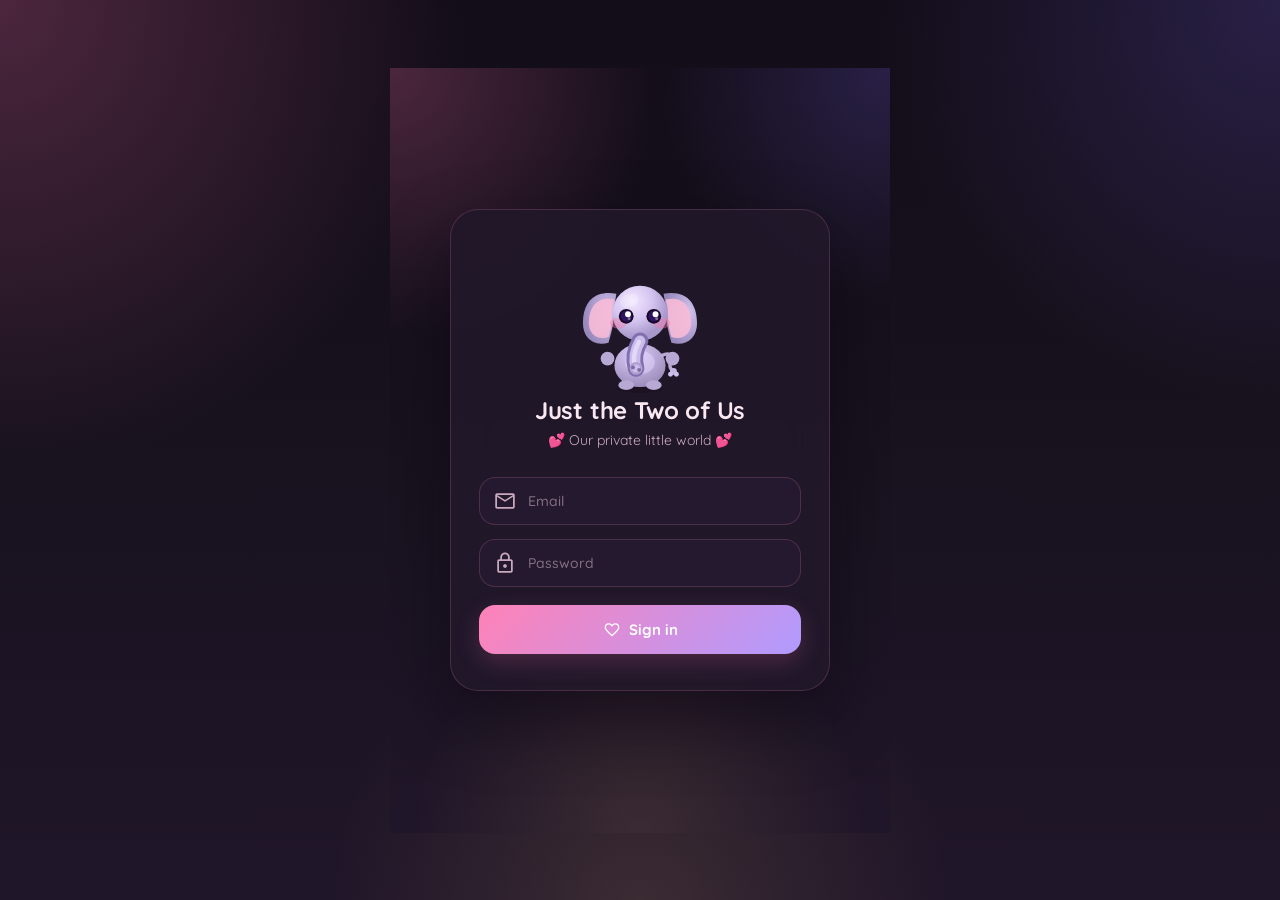
==== commit a162eed7: "Modernize icon set, flatten menu list, remodel composer, fix app-view doodle - Fix app-view mode hid" ====
--- a/index.html
+++ b/index.html
@@ -22,8 +22,8 @@
     <link rel="icon"
         href="data:image/svg+xml,<svg xmlns='http://www.w3.org/2000/svg' viewBox='0 0 100 100'><text y='.9em' font-size='90'>💕</text></svg>">
     <script src="https://unpkg.com/@supabase/supabase-js@2.112.3"></script>
-    <!-- Material Icons -->
-    <link href="https://fonts.googleapis.com/icon?family=Material+Icons" rel="stylesheet">
+    <!-- Material Symbols (outlined, modern line-icon style) -->
+    <link href="https://fonts.googleapis.com/css2?family=Material+Symbols+Outlined:opsz,wght,FILL,GRAD@20..48,300..500,0..1,-25..0&display=block" rel="stylesheet">
     <script>
         if ('serviceWorker' in navigator) {
             window.addEventListener('load', () => {
@@ -137,15 +137,15 @@
             <!-- Form -->
             <form class="login-form" onsubmit="event.preventDefault(); login()">
                 <div class="login-field">
-                    <span class="material-icons login-field-icon">mail_outline</span>
+                    <span class="material-symbols-outlined login-field-icon">mail_outline</span>
                     <input type="email" id="email" name="email" placeholder="Email" autocomplete="email">
                 </div>
                 <div class="login-field">
-                    <span class="material-icons login-field-icon">lock_outline</span>
+                    <span class="material-symbols-outlined login-field-icon">lock_outline</span>
                     <input type="password" id="password" name="password" placeholder="Password" autocomplete="current-password">
                 </div>
                 <button type="submit" class="btn-login">
-                    <span class="material-icons">favorite</span>
+                    <span class="material-symbols-outlined">favorite</span>
                     Sign in
                 </button>
             </form>
@@ -166,12 +166,12 @@
                 </div>
                 <div class="header-actions">
                     <button id="header-streak-card" class="header-mini-stat accent" onclick="openTodoModal()" title="Daily Checklist &amp; Love Streak">
-                        <span id="header-streak-icon" class="material-icons">local_fire_department</span>
+                        <span id="header-streak-icon" class="material-symbols-outlined">local_fire_department</span>
                         <strong id="header-streak-text">0</strong>
                     </button>
                     <div class="header-tools">
                         <button id="tools-toggle-btn" class="icon-btn header-bubble-btn" onclick="toggleHeaderTools(event)" title="Menu" aria-haspopup="true" aria-expanded="false">
-                            <span class="material-icons">menu</span>
+                            <span class="material-symbols-outlined">menu</span>
                         </button>
                     </div>
                 </div>
@@ -189,7 +189,7 @@
 
                     <button type="button" class="header-tool-item" onclick="toggleSearchFromMenu()">
                         <span class="header-tool-bubble">
-                            <span class="material-icons">search</span>
+                            <span class="material-symbols-outlined">search</span>
                         </span>
                         <span class="header-tool-copy">
                             <span class="header-tool-label">Search Messages</span>
@@ -200,7 +200,7 @@
                     <div class="header-tool-item header-tool-item--stacked">
                         <div class="header-tool-row">
                             <span class="header-tool-bubble">
-                                <span class="material-icons">calendar_today</span>
+                                <span class="material-symbols-outlined">calendar_today</span>
                             </span>
                             <span class="header-tool-copy">
                                 <span class="header-tool-label">Jump to Date</span>
@@ -214,7 +214,7 @@
                     <div class="header-tool-item header-tool-item--stacked">
                         <div class="header-tool-row">
                             <span class="header-tool-bubble">
-                                <span class="material-icons">refresh</span>
+                                <span class="material-symbols-outlined">refresh</span>
                             </span>
                             <span class="header-tool-copy">
                                 <span class="header-tool-label">Reload Chat</span>
@@ -250,7 +250,7 @@
 
                     <button id="app-view-btn" type="button" class="header-tool-item" onclick="toggleAppViewFromMenu()">
                         <span class="header-tool-bubble">
-                            <span id="app-view-icon" class="material-icons">smartphone</span>
+                            <span id="app-view-icon" class="material-symbols-outlined">smartphone</span>
                         </span>
                         <span class="header-tool-copy">
                             <span id="app-view-label" class="header-tool-label">App View</span>
@@ -320,7 +320,7 @@
 
                     <button id="add-to-home-btn" type="button" class="header-tool-item" onclick="addToHomeScreen()">
                         <span class="header-tool-bubble">
-                            <span id="add-home-icon" class="material-icons">add_to_home_screen</span>
+                            <span id="add-home-icon" class="material-symbols-outlined">add_to_home_screen</span>
                         </span>
                         <span class="header-tool-copy">
                             <span class="header-tool-label">Add to Home Screen</span>
@@ -332,7 +332,7 @@
 
                     <button type="button" class="header-tool-item header-tool-item--danger" onclick="logout()">
                         <span class="header-tool-bubble">
-                            <span class="material-icons">logout</span>
+                            <span class="material-symbols-outlined">logout</span>
                         </span>
                         <span class="header-tool-copy">
                             <span class="header-tool-label">Sign Out</span>
@@ -345,18 +345,18 @@
             <!-- Search Bar -->
             <div id="search-bar" class="search-bar" style="display: none;">
                 <div class="search-input-wrapper">
-                    <span class="material-icons search-icon">search</span>
+                    <span class="material-symbols-outlined search-icon">search</span>
                     <input type="text" id="search-input" placeholder="Search messages..." onkeyup="searchMessages()">
                 </div>
                 <div class="search-controls">
                     <button onclick="searchPrevious()" class="icon-btn-small" title="Previous">
-                        <span class="material-icons">arrow_upward</span>
+                        <span class="material-symbols-outlined">arrow_upward</span>
                     </button>
                     <button onclick="searchNext()" class="icon-btn-small" title="Next">
-                        <span class="material-icons">arrow_downward</span>
+                        <span class="material-symbols-outlined">arrow_downward</span>
                     </button>
                     <button onclick="closeSearch()" class="icon-btn-small" title="Close">
-                        <span class="material-icons">close</span>
+                        <span class="material-symbols-outlined">close</span>
                     </button>
                 </div>
             </div>
@@ -368,10 +368,10 @@
 
             <!-- Jump Mode Banner -->
             <div id="jump-banner" class="jump-banner" style="display:none;">
-                <span class="material-icons jump-banner-icon">calendar_today</span>
+                <span class="material-symbols-outlined jump-banner-icon">calendar_today</span>
                 <span id="jump-banner-label" class="jump-banner-label">Dec 14, 2024</span>
                 <button class="jump-banner-back" onclick="exitJumpMode()">
-                    <span class="material-icons">keyboard_double_arrow_down</span>
+                    <span class="material-symbols-outlined">keyboard_double_arrow_down</span>
                     Back to recent
                 </button>
             </div>
@@ -384,13 +384,13 @@
             <!-- Messages Container -->
             <div id="messages" class="messages-container" role="log" aria-label="Chat messages">
                 <div id="load-more-spinner" class="load-more-spinner" style="display:none;">
-                    <span class="material-icons spin-icon">autorenew</span>
+                    <span class="material-symbols-outlined spin-icon">autorenew</span>
                 </div>
             </div>
 
             <!-- Jump to Bottom Button -->
             <button id="jump-bottom-btn" class="jump-bottom" onclick="scrollToBottom(true)" style="display: none;">
-                <span class="material-icons">arrow_downward</span>
+                <span class="material-symbols-outlined">arrow_downward</span>
             </button>
 
             <!-- Typing Indicator -->
@@ -405,14 +405,14 @@
             <!-- Reply Preview -->
             <div id="reply-preview" class="reply-preview" style="display: none;">
                 <div class="reply-content">
-                    <span class="material-icons">reply</span>
+                    <span class="material-symbols-outlined">reply</span>
                     <div class="reply-text">
                         <strong id="reply-name"></strong>
                         <p id="reply-message"></p>
                     </div>
                 </div>
                 <button onclick="cancelReply()" class="icon-btn-small">
-                    <span class="material-icons">close</span>
+                    <span class="material-symbols-outlined">close</span>
                 </button>
             </div>
 
@@ -421,17 +421,17 @@
                 <div class="attachment-dock">
                     <div id="attachment-menu" class="attachment-rail" style="display: none;">
                         <button onclick="openCamera()" class="attachment-rail-option" title="Camera">
-                            <span class="material-icons">camera_alt</span>
+                            <span class="material-symbols-outlined">camera_alt</span>
                         </button>
                         <button onclick="openGallery()" class="attachment-rail-option" title="Gallery">
-                            <span class="material-icons">photo_library</span>
+                            <span class="material-symbols-outlined">photo_library</span>
                         </button>
                         <button onclick="openVideoSelector()" class="attachment-rail-option" title="Video">
-                            <span class="material-icons">videocam</span>
+                            <span class="material-symbols-outlined">videocam</span>
                         </button>
                     </div>
                     <button id="attach-btn" class="icon-btn" onclick="toggleAttachmentMenu(event)" title="Attach">
-                        <span id="attach-btn-icon" class="material-icons">add</span>
+                        <span id="attach-btn-icon" class="material-symbols-outlined">add</span>
                     </button>
                 </div>
                 <!-- Baby Elephant Companion -->
@@ -567,10 +567,10 @@
                     </div>
                 </div>
                 <button id="send-btn" onclick="send()" class="icon-btn primary">
-                    <span class="material-icons">send</span>
+                    <span class="material-symbols-outlined">send</span>
                 </button>
                 <button id="voice-btn" class="icon-btn" onclick="toggleVoiceRecording()" title="Voice message">
-                    <span class="material-icons">mic</span>
+                    <span class="material-symbols-outlined">mic</span>
                 </button>
             </div>
 
@@ -578,10 +578,10 @@
             <div id="voice-recording" class="voice-recording" style="display: none;">
                 <button id="voice-preview-play" class="voice-play-btn voice-preview-play" onclick="toggleVoicePreviewPlayback()"
                     style="display: none;">
-                    <span class="material-icons">play_arrow</span>
+                    <span class="material-symbols-outlined">play_arrow</span>
                 </button>
                 <div id="voice-recording-indicator" class="recording-animation">
-                    <span class="material-icons pulse">mic</span>
+                    <span class="material-symbols-outlined pulse">mic</span>
                 </div>
                 <div class="voice-recording-main">
                     <span id="recording-time">0:00</span>
@@ -593,14 +593,14 @@
                     </div>
                 </div>
                 <button onclick="cancelVoiceRecording()" class="icon-btn-small">
-                    <span class="material-icons">delete</span>
+                    <span class="material-symbols-outlined">delete</span>
                 </button>
                 <button id="voice-finish-btn" onclick="finishVoiceRecording()" class="icon-btn-small primary">
-                    <span class="material-icons">stop</span>
+                    <span class="material-symbols-outlined">stop</span>
                 </button>
                 <button id="voice-send-btn" onclick="sendVoiceRecording()" class="icon-btn-small primary"
                     style="display: none;">
-                    <span class="material-icons">send</span>
+                    <span class="material-symbols-outlined">send</span>
                 </button>
             </div>
         </div>
@@ -612,19 +612,19 @@
             <div class="preview-header">
                 <h3>Send Photos</h3>
                 <button onclick="cancelImageSend()" class="icon-btn">
-                    <span class="material-icons">close</span>
+                    <span class="material-symbols-outlined">close</span>
                 </button>
             </div>
             <div id="preview-images-container" class="preview-images"></div>
             <div class="preview-options">
                 <label class="view-once-toggle">
                     <input type="checkbox" id="view-once-checkbox">
-                    <span class="material-icons">lock</span>
+                    <span class="material-symbols-outlined">lock</span>
                     <span>View once</span>
                 </label>
             </div>
             <button onclick="confirmImageSend()" class="btn-primary full-width">
-                <span class="material-icons">send</span>
+                <span class="material-symbols-outlined">send</span>
                 Send
             </button>
         </div>
@@ -636,19 +636,19 @@
             <div class="preview-header">
                 <h3>Send Video</h3>
                 <button onclick="cancelVideoSend()" class="icon-btn">
-                    <span class="material-icons">close</span>
+                    <span class="material-symbols-outlined">close</span>
                 </button>
             </div>
             <video id="preview-video" controls></video>
             <div class="preview-options">
                 <label class="view-once-toggle">
                     <input type="checkbox" id="video-view-once-checkbox">
-                    <span class="material-icons">lock</span>
+                    <span class="material-symbols-outlined">lock</span>
                     <span>View once</span>
                 </label>
             </div>
             <button onclick="confirmVideoSend()" class="btn-primary full-width">
-                <span class="material-icons">send</span>
+                <span class="material-symbols-outlined">send</span>
                 Send
             </button>
         </div>
@@ -658,7 +658,7 @@
     <div id="image-viewer-modal" class="modal" style="display: none;" onclick="closeImageViewerOnOutsideClick(event)">
         <div class="modal-content image-viewer">
             <button class="close-viewer" onclick="closeImageViewer()">
-                <span class="material-icons">close</span>
+                <span class="material-symbols-outlined">close</span>
             </button>
             <img id="viewer-image" src="" alt="Image">
             <div id="viewer-info"></div>
@@ -669,7 +669,7 @@
     <div id="video-viewer-modal" class="modal" style="display: none;" onclick="closeVideoViewerOnOutsideClick(event)">
         <div class="modal-content video-viewer">
             <button class="close-viewer" onclick="closeVideoViewer()">
-                <span class="material-icons">close</span>
+                <span class="material-symbols-outlined">close</span>
             </button>
             <video id="viewer-video" controls></video>
         </div>
@@ -691,7 +691,7 @@
                         </div>
                     </div>
                     <button onclick="closeTodoModal()" class="icon-btn">
-                        <span class="material-icons">close</span>
+                        <span class="material-symbols-outlined">close</span>
                     </button>
                 </div>
 
@@ -736,7 +736,7 @@
             <div class="preview-header">
                 <h3>Add to Home Screen</h3>
                 <button onclick="closeAddToHomeModal()" class="icon-btn">
-                    <span class="material-icons">close</span>
+                    <span class="material-symbols-outlined">close</span>
                 </button>
             </div>
 
@@ -749,7 +749,7 @@
             <div class="add-to-home-platforms">
                 <div class="add-to-home-platform">
                     <div class="platform-header">
-                        <span class="material-icons platform-icon">android</span>
+                        <span class="material-symbols-outlined platform-icon">android</span>
                         <span class="platform-name">Android · Chrome</span>
                     </div>
                     <ol class="platform-steps">
@@ -763,7 +763,7 @@
 
                 <div class="add-to-home-platform">
                     <div class="platform-header">
-                        <span class="material-icons platform-icon">phone_iphone</span>
+                        <span class="material-symbols-outlined platform-icon">phone_iphone</span>
                         <span class="platform-name">iPhone · Safari</span>
                     </div>
                     <ol class="platform-steps">
@@ -791,11 +791,11 @@
             </div>
             <div class="checklist-popup-actions">
                 <button class="checklist-popup-open btn-primary" onclick="closeTodoModalAndOpen()">
-                    <span class="material-icons">favorite</span>
+                    <span class="material-symbols-outlined">favorite</span>
                     Open Checklist
                 </button>
                 <button class="checklist-popup-ok" onclick="closeChecklistPopup()">
-                    <span class="material-icons">check</span>
+                    <span class="material-symbols-outlined">check</span>
                     Okay!
                 </button>
             </div>
--- a/style.css
+++ b/style.css
@@ -80,7 +80,7 @@
   color: var(--primary);
 }
 
-body[data-theme="cute"] .header-mini-stat .material-icons,
+body[data-theme="cute"] .header-mini-stat .material-symbols-outlined,
 body[data-theme="cute"] .header-actions .header-bubble-btn.todo {
   color: var(--primary);
 }
@@ -158,19 +158,12 @@
 }
 
 body[data-theme="cute"] .header-tool-bubble {
-  background: rgba(214, 64, 110, 0.1);
-  border-color: rgba(210, 80, 124, 0.14);
   color: var(--primary);
 }
 
 body[data-theme="cute"] .header-tool-item:hover {
   background: rgba(214, 64, 110, 0.06);
   border-color: rgba(210, 80, 124, 0.16);
-}
-
-body[data-theme="cute"] .notif-row {
-  background: transparent;
-  border-color: rgba(210, 80, 124, 0.1);
 }
 
 body[data-theme="cute"] .toggle-switch {
@@ -205,7 +198,7 @@
 
 body[data-theme="cute"] .todo-item.completed,
 body[data-theme="cute"] .todo-category-tab.active {
-  background: linear-gradient(135deg, rgba(214, 64, 110, 0.1), rgba(160, 107, 192, 0.08));
+  background: var(--accent-glow);
 }
 
 body[data-theme="cute"] .todo-kicker {
@@ -224,7 +217,7 @@
   color: var(--text-primary);
 }
 
-body[data-theme="cute"] .msg-context-option .material-icons {
+body[data-theme="cute"] .msg-context-option .material-symbols-outlined {
   color: var(--primary);
 }
 
@@ -298,7 +291,7 @@
   box-shadow: inset 0 1px 0 rgba(255,255,255,0.05), 0 4px 14px rgba(0,0,0,0.4);
 }
 
-body[data-theme="ink"] .header-mini-stat .material-icons,
+body[data-theme="ink"] .header-mini-stat .material-symbols-outlined,
 body[data-theme="ink"] .header-actions .header-bubble-btn.todo {
   color: var(--primary);
 }
@@ -336,11 +329,6 @@
 
 body[data-theme="ink"] .header-tool-item:hover {
   background: rgba(255,255,255,0.05);
-}
-
-body[data-theme="ink"] .notif-row {
-  background: rgba(255,255,255,0.03);
-  border-color: rgba(255,255,255,0.06);
 }
 
 body[data-theme="ink"] .todo-modal {
@@ -359,7 +347,7 @@
 
 body[data-theme="ink"] .todo-item.completed,
 body[data-theme="ink"] .todo-category-tab.active {
-  background: linear-gradient(135deg, rgba(30, 60, 100, 0.4), rgba(60, 40, 120, 0.25));
+  background: var(--accent-glow);
 }
 
 body[data-theme="ink"] .todo-footer p {
@@ -382,7 +370,7 @@
 
 body[data-theme="classic"] .todo-item.completed,
 body[data-theme="classic"] .todo-category-tab.active {
-  background: rgba(37, 211, 102, 0.12);
+  background: var(--accent-glow);
 }
 
 body[data-theme="classic"] .todo-kicker {
@@ -410,6 +398,15 @@
   min-height: var(--app-height);
   padding: 10px;
   transition: background 0.35s ease, color 0.25s ease;
+}
+
+/* Modern outlined icon set — thin/medium weight, no fill, for a cleaner look than the
+   old default filled Material Icons */
+.material-symbols-outlined {
+  font-variation-settings: 'FILL' 0, 'wght' 350, 'GRAD' 0, 'opsz' 24;
+  font-size: 20px;
+  line-height: 1;
+  vertical-align: middle;
 }
 
 body.app-view-enabled {
@@ -734,7 +731,7 @@
   opacity: 1;
 }
 
-.btn-login .material-icons { font-size: 18px; }
+.btn-login .material-symbols-outlined { font-size: 18px; }
 
 /* Keep old input styles for non-login areas */
 input[type="email"],
@@ -931,10 +928,13 @@
   display: flex;
   align-items: center;
   gap: 10px;
-  padding: 9px 12px;
+  padding: 10px 8px;
   border-radius: 10px;
-  border: 1px solid var(--border);
-  background: rgba(255, 255, 255, 0.03);
+  transition: background 0.12s ease;
+}
+
+.notif-row:hover {
+  background: var(--hover);
 }
 
 .notif-toggle-icon {
@@ -1069,14 +1069,14 @@
   align-items: center;
   gap: 12px;
   width: 100%;
-  padding: 11px 14px;
-  border: 1px solid var(--border);
+  padding: 10px 8px;
+  border: none;
   border-radius: 10px;
-  background: rgba(255, 255, 255, 0.03);
+  background: transparent;
   color: var(--text-primary);
   cursor: pointer;
   text-align: left;
-  transition: background 0.15s ease, border-color 0.15s ease;
+  transition: background 0.12s ease;
   text-decoration: none;
 }
 
@@ -1109,13 +1109,15 @@
   display: inline-flex;
   align-items: center;
   justify-content: center;
-  width: 36px;
-  height: 36px;
-  flex: 0 0 36px;
-  border-radius: 12px;
-  background: rgba(255, 255, 255, 0.08);
-  border: 1px solid rgba(255, 255, 255, 0.08);
+  width: 22px;
+  height: 22px;
+  flex: 0 0 22px;
   font-size: 18px;
+  color: var(--text-secondary);
+}
+
+.header-tool-bubble .material-symbols-outlined {
+  font-size: 20px;
 }
 
 .header-tool-copy {
@@ -1143,10 +1145,7 @@
 }
 
 .header-tool-item:hover {
-  background:
-    linear-gradient(180deg, rgba(255, 255, 255, 0.08), rgba(255, 255, 255, 0.03)),
-    var(--hover);
-  border-color: rgba(255, 255, 255, 0.1);
+  background: var(--hover);
 }
 
 .header-tool-item--danger .header-tool-label {
@@ -1154,8 +1153,7 @@
 }
 
 .header-tool-item--danger .header-tool-bubble {
-  background: rgba(255, 107, 129, 0.12);
-  border-color: rgba(255, 107, 129, 0.18);
+  color: #ff6b81;
 }
 
 .header-tool-item--danger:hover {
@@ -1222,7 +1220,7 @@
   line-height: 1;
 }
 
-.header-mini-stat .material-icons {
+.header-mini-stat .material-symbols-outlined {
   font-size: 18px;
   color: var(--primary);
 }
@@ -1313,7 +1311,7 @@
   color: #ff8fbe;
 }
 
-.header-actions .header-bubble-btn .material-icons {
+.header-actions .header-bubble-btn .material-symbols-outlined {
   font-size: 20px;
 }
 
@@ -1347,7 +1345,7 @@
 }
 
 .header-actions .theme-toggle-emoji,
-.header-actions .material-icons {
+.header-actions .material-symbols-outlined {
   font-size: 21px;
 }
 
@@ -1675,7 +1673,7 @@
 }
 
 body.app-view-enabled .messages-container {
-  background: transparent;
+  background-color: transparent;
 }
 
 .messages-container::-webkit-scrollbar {
@@ -2341,7 +2339,7 @@
   min-width: 0;
 }
 
-.reply-content .material-icons {
+.reply-content .material-symbols-outlined {
   color: var(--primary);
   flex-shrink: 0;
 }
@@ -2372,13 +2370,10 @@
 .input-area {
   display: flex;
   align-items: flex-end;
-  gap: 10px;
-  padding: 12px 14px 14px;
-  background:
-    linear-gradient(180deg, rgba(255, 255, 255, 0.02), transparent),
-    var(--message-bg);
+  gap: 8px;
+  padding: 10px 12px;
+  background: var(--message-bg);
   border-top: 1px solid var(--border);
-  box-shadow: inset 0 1px 0 rgba(255, 255, 255, 0.02);
   position: relative;
   overflow: visible;
 }
@@ -2444,7 +2439,7 @@
   border-color: rgba(255, 255, 255, 0.1);
 }
 
-.attachment-rail-option .material-icons {
+.attachment-rail-option .material-symbols-outlined {
   font-size: 18px;
   color: var(--primary);
 }
@@ -2485,6 +2480,7 @@
 }
 
 .input-area > #send-btn {
+  border-radius: 50%;
   background: var(--primary);
   color: white;
   border-color: transparent;
@@ -2496,15 +2492,19 @@
   border-color: transparent;
 }
 
-.input-area > #voice-btn,
+.input-area > #voice-btn {
+  border-radius: 50%;
+  color: var(--primary);
+}
+
 .attachment-dock > #attach-btn {
   color: var(--primary);
 }
 
-.input-area > .icon-btn .material-icons,
-.input-area > #send-btn .material-icons,
-.input-area > #voice-btn .material-icons,
-.attachment-dock > #attach-btn .material-icons {
+.input-area > .icon-btn .material-symbols-outlined,
+.input-area > #send-btn .material-symbols-outlined,
+.input-area > #voice-btn .material-symbols-outlined,
+.attachment-dock > #attach-btn .material-symbols-outlined {
   font-size: 22px;
 }
 
@@ -2703,7 +2703,7 @@
   color: white;
 }
 
-.recording-animation .material-icons {
+.recording-animation .material-symbols-outlined {
   animation: pulse 1.5s infinite;
 }
 
@@ -2892,7 +2892,7 @@
   transform: translateY(-2px);
 }
 
-.attachment-option .material-icons {
+.attachment-option .material-symbols-outlined {
   font-size: 32px;
   color: var(--primary);
 }
@@ -2910,12 +2910,9 @@
 .todo-modal {
   max-width: 520px;
   padding: 22px;
-  background:
-    radial-gradient(circle at top right, rgba(255, 173, 214, 0.22), transparent 34%),
-    radial-gradient(circle at top left, rgba(255, 225, 239, 0.1), transparent 30%),
-    var(--message-bg);
+  background: var(--message-bg);
   border: 1px solid var(--border);
-  box-shadow: var(--panel-shadow), inset 0 1px 0 rgba(255, 255, 255, 0.05);
+  box-shadow: var(--panel-shadow);
 }
 
 .todo-header {
@@ -2969,7 +2966,7 @@
   align-items: center;
   min-height: 48px;
   padding: 10px 15px;
-  border-radius: 18px;
+  border-radius: 12px;
   background: var(--hover);
   border: 1px solid var(--border);
   color: var(--text-primary);
@@ -3006,10 +3003,9 @@
 .todo-summary-panel,
 .todo-body-panel,
 .todo-footer {
-  border-radius: 22px;
-  background: linear-gradient(180deg, rgba(255, 255, 255, 0.06), rgba(255, 255, 255, 0.035));
-  border: 1px solid rgba(255, 255, 255, 0.07);
-  box-shadow: inset 0 1px 0 rgba(255, 255, 255, 0.03);
+  border-radius: 14px;
+  background: rgba(255, 255, 255, 0.03);
+  border: 1px solid var(--border);
 }
 
 .todo-summary-panel {
@@ -3027,14 +3023,15 @@
 .todo-stat-card {
   flex: 1 1 0;
   min-width: 0;
-  background: linear-gradient(180deg, rgba(255, 241, 247, 0.09), rgba(255, 241, 247, 0.04));
-  border: 1px solid rgba(255, 214, 232, 0.13);
-  border-radius: 20px;
+  background: rgba(255, 255, 255, 0.03);
+  border: 1px solid var(--border);
+  border-radius: 12px;
   padding: 14px 16px;
 }
 
 .todo-stat-card.accent {
-  background: linear-gradient(135deg, rgba(255, 160, 205, 0.24), rgba(255, 222, 236, 0.08), rgba(37, 211, 102, 0.07));
+  background: rgba(232, 67, 125, 0.1);
+  border-color: var(--accent-glow);
 }
 
 .todo-stat-label {
@@ -3110,7 +3107,7 @@
   flex: 1;
   min-width: 108px;
   border: none;
-  border-radius: 16px;
+  border-radius: 12px;
   padding: 12px 14px;
   background: transparent;
   color: var(--text-secondary);
@@ -3145,9 +3142,8 @@
 }
 
 .todo-category-tab.active {
-  background: linear-gradient(135deg, rgba(255, 138, 181, 0.22), rgba(37, 211, 102, 0.18));
-  color: #fff1f7;
-  box-shadow: 0 10px 20px rgba(255, 138, 181, 0.12);
+  background: var(--accent-glow);
+  color: var(--text-primary);
 }
 
 .todo-category-tab.active .todo-category-tab-meta {
@@ -3242,21 +3238,19 @@
   align-items: flex-start;
   gap: 14px;
   padding: 15px;
-  border-radius: 18px;
-  background: linear-gradient(180deg, rgba(255, 255, 255, 0.055), rgba(255, 255, 255, 0.03));
-  border: 1px solid rgba(255, 255, 255, 0.06);
-  transition: transform 0.18s ease, border-color 0.18s ease, background 0.18s ease, box-shadow 0.18s ease;
+  border-radius: 12px;
+  background: rgba(255, 255, 255, 0.03);
+  border: 1px solid var(--border);
+  transition: border-color 0.15s ease, background 0.15s ease;
 }
 
 .todo-item:hover {
-  transform: translateY(-1px);
-  border-color: rgba(255, 179, 208, 0.24);
+  border-color: var(--primary);
 }
 
 .todo-item.completed {
-  background: linear-gradient(135deg, rgba(255, 138, 181, 0.14), rgba(37, 211, 102, 0.13));
-  border-color: rgba(255, 179, 208, 0.28);
-  box-shadow: 0 10px 25px rgba(255, 138, 181, 0.08);
+  background: var(--accent-glow);
+  border-color: var(--accent-glow);
 }
 
 .todo-checkbox {
@@ -3701,7 +3695,7 @@
   cursor: pointer;
 }
 
-.view-once-toggle .material-icons {
+.view-once-toggle .material-symbols-outlined {
   font-size: 20px;
   color: var(--primary);
 }
@@ -3988,7 +3982,7 @@
   background: var(--hover);
 }
 
-.msg-context-option .material-icons {
+.msg-context-option .material-symbols-outlined {
   font-size: 18px;
   color: var(--primary);
 }
@@ -4326,7 +4320,7 @@
 }
 
 .jump-banner-back:hover { opacity: 0.85; }
-.jump-banner-back .material-icons { font-size: 15px; }
+.jump-banner-back .material-symbols-outlined { font-size: 15px; }
 
 /* ============================================================================
    LOAD MORE SPINNER
@@ -4512,7 +4506,7 @@
   transition: opacity 0.15s, transform 0.15s;
 }
 .checklist-popup-open:hover { opacity: 0.9; transform: translateY(-1px); }
-.checklist-popup-open .material-icons { font-size: 16px; }
+.checklist-popup-open .material-symbols-outlined { font-size: 16px; }
 
 .checklist-popup-ok {
   display: flex;
@@ -4541,15 +4535,13 @@
   background: rgba(180,60,100,0.06);
   color: var(--primary);
 }
-.checklist-popup-ok .material-icons { font-size: 15px; }
+.checklist-popup-ok .material-symbols-outlined { font-size: 15px; }
 
 
 /* ============================================================================
    MENU MUTE TOGGLE — MUTED STATE INDICATOR
    ============================================================================ */
 .header-tool-item.tool-muted .header-tool-bubble {
-  background: rgba(150, 150, 150, 0.1);
-  border-color: rgba(150, 150, 150, 0.2);
   color: var(--text-secondary);
 }
 .header-tool-item.tool-muted .header-tool-label {
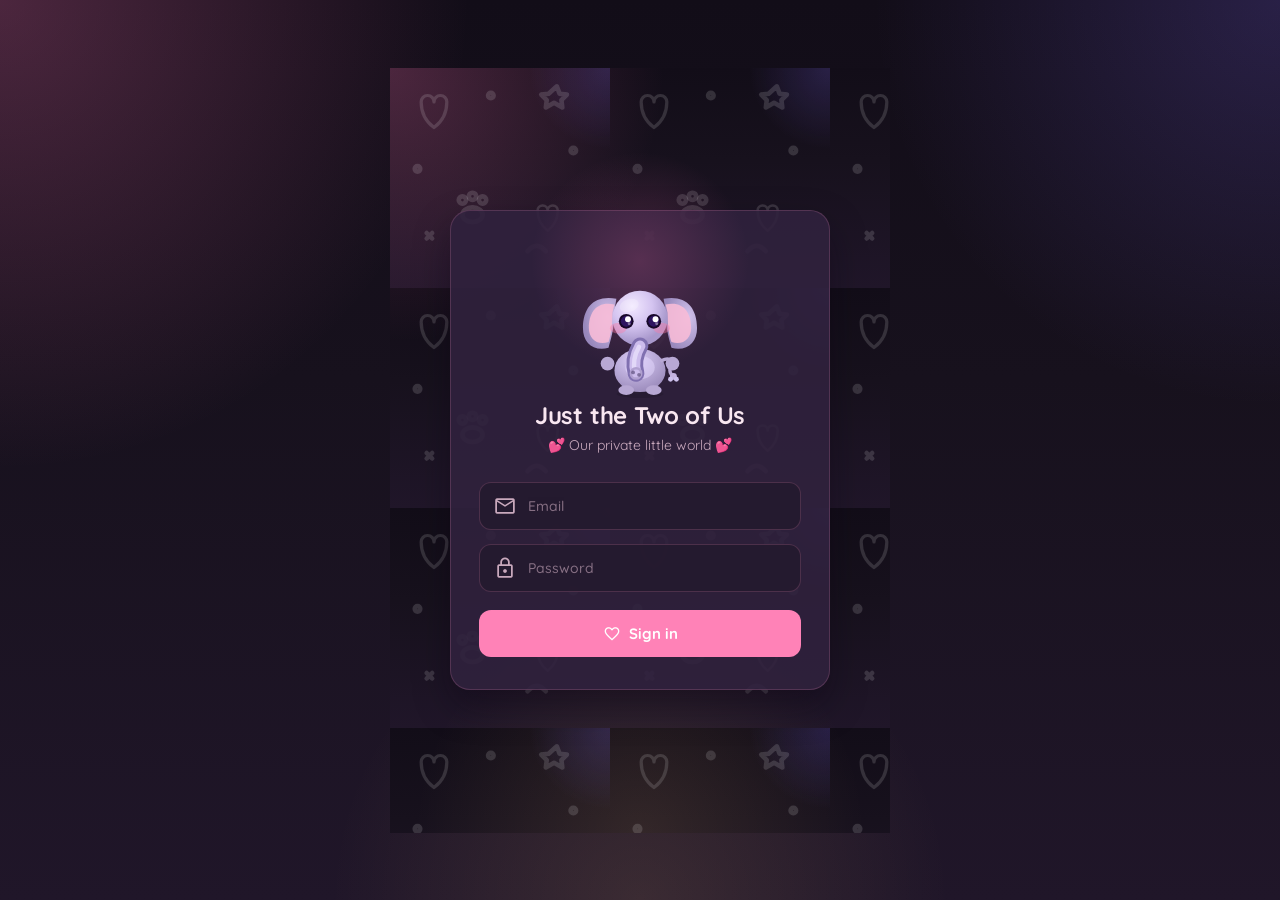
==== commit dcdfccc8: "Auto-recover missed realtime messages; simplify menu to single-line rows Realtime reliability (the a" ====
--- a/index.html
+++ b/index.html
@@ -188,58 +188,32 @@
                     <div class="header-tool-section">Chat</div>
 
                     <button type="button" class="header-tool-item" onclick="toggleSearchFromMenu()">
-                        <span class="header-tool-bubble">
-                            <span class="material-symbols-outlined">search</span>
-                        </span>
-                        <span class="header-tool-copy">
-                            <span class="header-tool-label">Search Messages</span>
-                            <span class="header-tool-note">Find older messages fast</span>
-                        </span>
-                    </button>
-
-                    <div class="header-tool-item header-tool-item--stacked">
-                        <div class="header-tool-row">
-                            <span class="header-tool-bubble">
-                                <span class="material-symbols-outlined">calendar_today</span>
-                            </span>
-                            <span class="header-tool-copy">
-                                <span class="header-tool-label">Jump to Date</span>
-                                <span class="header-tool-note" id="msg-count-note">Scroll up loads older messages</span>
-                            </span>
-                        </div>
-                        <input type="date" id="jump-date-input" class="jump-date-input tool-control-full"
+                        <span class="material-symbols-outlined header-tool-bubble">search</span>
+                        <span class="header-tool-label">Search Messages</span>
+                    </button>
+
+                    <div class="header-tool-item">
+                        <span class="material-symbols-outlined header-tool-bubble">calendar_today</span>
+                        <span class="header-tool-label">Jump to Date</span>
+                        <span class="header-tool-hint" id="msg-count-note"></span>
+                        <input type="date" id="jump-date-input" class="jump-date-input menu-inline-input"
                                onchange="jumpToDateFromMenu(this.value)" title="Pick a date">
                     </div>
 
-                    <div class="header-tool-item header-tool-item--stacked">
-                        <div class="header-tool-row">
-                            <span class="header-tool-bubble">
-                                <span class="material-symbols-outlined">refresh</span>
-                            </span>
-                            <span class="header-tool-copy">
-                                <span class="header-tool-label">Reload Chat</span>
-                                <span class="header-tool-note">Re-sync if messages look stuck</span>
-                            </span>
-                        </div>
-                        <button type="button" class="tool-control-full menu-inline-btn" onclick="reloadChat()">Reload</button>
-                    </div>
+                    <button type="button" class="header-tool-item" onclick="reloadChat()">
+                        <span class="material-symbols-outlined header-tool-bubble">refresh</span>
+                        <span class="header-tool-label">Reload Chat</span>
+                    </button>
 
                     <div class="header-tool-divider"></div>
 
                     <!-- Appearance section -->
                     <div class="header-tool-section">Appearance</div>
 
-                    <div class="header-tool-item header-tool-item--stacked">
-                        <div class="header-tool-row">
-                            <span class="header-tool-bubble">
-                                <span id="theme-toggle-emoji" class="theme-toggle-emoji">&#x1F495;</span>
-                            </span>
-                            <span class="header-tool-copy">
-                                <span id="theme-toggle-label" class="header-tool-label">Theme</span>
-                                <span class="header-tool-note">Choose the look you want</span>
-                            </span>
-                        </div>
-                        <select id="theme-select" class="theme-select tool-control-full"
+                    <div class="header-tool-item">
+                        <span id="theme-toggle-emoji" class="header-tool-bubble">&#x1F495;</span>
+                        <span id="theme-toggle-label" class="header-tool-label">Theme</span>
+                        <select id="theme-select" class="theme-select menu-inline-select"
                                 onchange="setThemeFromMenu(this.value)" aria-label="Choose theme">
                             <option value="midnight-cute">Midnight Cute</option>
                             <option value="cute">Cute (Pink)</option>
@@ -249,13 +223,8 @@
                     </div>
 
                     <button id="app-view-btn" type="button" class="header-tool-item" onclick="toggleAppViewFromMenu()">
-                        <span class="header-tool-bubble">
-                            <span id="app-view-icon" class="material-symbols-outlined">smartphone</span>
-                        </span>
-                        <span class="header-tool-copy">
-                            <span id="app-view-label" class="header-tool-label">App View</span>
-                            <span class="header-tool-note">Expanded mobile-style layout</span>
-                        </span>
+                        <span id="app-view-icon" class="material-symbols-outlined header-tool-bubble">smartphone</span>
+                        <span id="app-view-label" class="header-tool-label">App View</span>
                     </button>
 
                     <div class="header-tool-divider"></div>
@@ -264,50 +233,39 @@
                     <div class="header-tool-section">Notifications</div>
 
                     <div class="notif-row">
-                        <span class="header-tool-bubble">
-                            <svg class="notif-logo-svg" viewBox="0 0 100 100" xmlns="http://www.w3.org/2000/svg">
-                                <path d="M50,50 L8,26 A48,48 0 0,1 92,26 Z" fill="#EA4335"/>
-                                <path d="M50,50 L92,26 A48,48 0 0,1 50,98 Z" fill="#34A853"/>
-                                <path d="M50,50 L50,98 A48,48 0 0,1 8,26 Z" fill="#FBBC04"/>
-                                <circle cx="50" cy="50" r="24" fill="white"/>
-                                <circle cx="50" cy="50" r="17" fill="#4285F4"/>
-                            </svg>
-                        </span>
-                        <span class="header-tool-copy">
-                            <span class="header-tool-label">In-App Alerts</span>
-                            <span class="header-tool-note">Popup + push notifications on this device</span>
-                        </span>
-                        <button type="button" class="notif-test-btn" onclick="testChromeNotification()">Test</button>
+                        <svg class="notif-logo-svg header-tool-bubble" viewBox="0 0 100 100" xmlns="http://www.w3.org/2000/svg">
+                            <path d="M50,50 L8,26 A48,48 0 0,1 92,26 Z" fill="#EA4335"/>
+                            <path d="M50,50 L92,26 A48,48 0 0,1 50,98 Z" fill="#34A853"/>
+                            <path d="M50,50 L50,98 A48,48 0 0,1 8,26 Z" fill="#FBBC04"/>
+                            <circle cx="50" cy="50" r="24" fill="white"/>
+                            <circle cx="50" cy="50" r="17" fill="#4285F4"/>
+                        </svg>
+                        <span class="header-tool-label">In-App Alerts</span>
+                        <button type="button" class="notif-test-btn" onclick="testChromeNotification()" title="Send a test alert">
+                            <span class="material-symbols-outlined">send</span>
+                        </button>
                         <button id="chrome-notif-mute-btn" type="button" class="toggle-switch" onclick="toggleChromeNotifMute()" role="switch" aria-checked="true" aria-label="In-app alerts">
                             <span class="toggle-knob"></span>
                         </button>
                     </div>
 
                     <div class="notif-row">
-                        <span class="header-tool-bubble">
-                            <span class="notif-toggle-icon">&#x2764;&#xFE0F;</span>
-                        </span>
-                        <span class="header-tool-copy">
-                            <span class="header-tool-label">Login Checklist</span>
-                            <span class="header-tool-note">Reminder popup when you sign in</span>
-                        </span>
+                        <span class="notif-toggle-icon header-tool-bubble">&#x2764;&#xFE0F;</span>
+                        <span class="header-tool-label">Login Checklist</span>
                         <button id="checklist-popup-mute-btn" type="button" class="toggle-switch" onclick="toggleChecklistPopupMute()" role="switch" aria-checked="true" aria-label="Login checklist popup">
                             <span class="toggle-knob"></span>
                         </button>
                     </div>
 
                     <div id="telegram-notif-row" class="notif-row nobody-only" style="display:none;">
-                        <span class="header-tool-bubble">
-                            <svg class="notif-logo-svg" viewBox="0 0 100 100" xmlns="http://www.w3.org/2000/svg">
-                                <circle cx="50" cy="50" r="50" fill="#2AABEE"/>
-                                <path fill="white" d="M15.5 47.6l59.2-22.8c2.7-1 5.1.7 4.2 4.9L70.5 78.3c-.7 3.3-2.7 4.1-5.4 2.5l-15-11-7.2 6.9c-.8.8-1.5 1.5-3 1.5l1.1-15.4 27.6-24.9c1.2-1.1-.3-1.7-1.8-.6L26.6 65.7l-14.4-4.5c-3.1-1-3.2-3.1.7-4.6z"/>
-                            </svg>
-                        </span>
-                        <span class="header-tool-copy">
-                            <span class="header-tool-label">Telegram Pings</span>
-                            <span class="header-tool-note">My Love's activity, sent to Telegram</span>
-                        </span>
-                        <button type="button" class="notif-test-btn" onclick="testTelegramNotification()">Test</button>
+                        <svg class="notif-logo-svg header-tool-bubble" viewBox="0 0 100 100" xmlns="http://www.w3.org/2000/svg">
+                            <circle cx="50" cy="50" r="50" fill="#2AABEE"/>
+                            <path fill="white" d="M15.5 47.6l59.2-22.8c2.7-1 5.1.7 4.2 4.9L70.5 78.3c-.7 3.3-2.7 4.1-5.4 2.5l-15-11-7.2 6.9c-.8.8-1.5 1.5-3 1.5l1.1-15.4 27.6-24.9c1.2-1.1-.3-1.7-1.8-.6L26.6 65.7l-14.4-4.5c-3.1-1-3.2-3.1.7-4.6z"/>
+                        </svg>
+                        <span class="header-tool-label">Telegram Pings</span>
+                        <button type="button" class="notif-test-btn" onclick="testTelegramNotification()" title="Send a test message">
+                            <span class="material-symbols-outlined">send</span>
+                        </button>
                         <button id="telegram-mute-btn" type="button" class="toggle-switch" onclick="toggleTelegramMute()" role="switch" aria-checked="true" aria-label="Telegram pings">
                             <span class="toggle-knob"></span>
                         </button>
@@ -319,24 +277,16 @@
                     <div class="header-tool-section">Device</div>
 
                     <button id="add-to-home-btn" type="button" class="header-tool-item" onclick="addToHomeScreen()">
-                        <span class="header-tool-bubble">
-                            <span id="add-home-icon" class="material-symbols-outlined">add_to_home_screen</span>
-                        </span>
-                        <span class="header-tool-copy">
-                            <span class="header-tool-label">Add to Home Screen</span>
-                            <span id="add-home-note" class="header-tool-note">Install as an app</span>
-                        </span>
+                        <span id="add-home-icon" class="material-symbols-outlined header-tool-bubble">add_to_home_screen</span>
+                        <span class="header-tool-label">Add to Home Screen</span>
+                        <span id="add-home-note" class="header-tool-hint"></span>
                     </button>
 
                     <div class="header-tool-divider"></div>
 
                     <button type="button" class="header-tool-item header-tool-item--danger" onclick="logout()">
-                        <span class="header-tool-bubble">
-                            <span class="material-symbols-outlined">logout</span>
-                        </span>
-                        <span class="header-tool-copy">
-                            <span class="header-tool-label">Sign Out</span>
-                        </span>
+                        <span class="material-symbols-outlined header-tool-bubble">logout</span>
+                        <span class="header-tool-label">Sign Out</span>
                     </button>
 
                 </div>
--- a/style.css
+++ b/style.css
@@ -457,7 +457,10 @@
 .login-page {
   width: 100%;
   height: 100%;
-  background: var(--body-bg);
+  background:
+    url("data:image/svg+xml,<svg xmlns='http://www.w3.org/2000/svg' width='240' height='240' viewBox='0 0 240 240'><g fill='none' stroke='%23ffffff' stroke-opacity='0.14' stroke-width='5' stroke-linecap='round' stroke-linejoin='round'><path transform='translate(20,30) scale(0.7)' d='M20,10 A10,10 0 0,1 40,10 A10,10 0 0,1 60,10 Q60,35 40,50 Q20,35 20,10 Z'/><path transform='translate(150,150) scale(0.55)' d='M20,10 A10,10 0 0,1 40,10 A10,10 0 0,1 60,10 Q60,35 40,50 Q20,35 20,10 Z'/><path transform='translate(170,20)' d='M12 0l3 8 8 1-6 6 1 8-9-5-9 5 1-8-6-6 8-1z'/><g transform='translate(90,150)'><ellipse cx='0' cy='10' rx='11' ry='8'/><circle cx='-11' cy='-6' r='4'/><circle cx='0' cy='-10' r='4'/><circle cx='11' cy='-6' r='4'/></g><path d='M150 200q10-12 20 0'/><path d='M40 180l6 6M46 180l-6 6'/><circle cx='200' cy='90' r='3'/><circle cx='30' cy='110' r='3'/><circle cx='110' cy='30' r='3'/></g></svg>") repeat,
+    var(--body-bg);
+  background-size: 220px 220px, auto;
   border-radius: 0;
   border: none;
   box-shadow: none;
@@ -470,19 +473,39 @@
   overflow-y: auto;
 }
 
+body[data-theme="cute"] .login-page {
+  background-image:
+    url("data:image/svg+xml,<svg xmlns='http://www.w3.org/2000/svg' width='240' height='240' viewBox='0 0 240 240'><g fill='none' stroke='%23000000' stroke-opacity='0.06' stroke-width='5' stroke-linecap='round' stroke-linejoin='round'><path transform='translate(20,30) scale(0.7)' d='M20,10 A10,10 0 0,1 40,10 A10,10 0 0,1 60,10 Q60,35 40,50 Q20,35 20,10 Z'/><path transform='translate(150,150) scale(0.55)' d='M20,10 A10,10 0 0,1 40,10 A10,10 0 0,1 60,10 Q60,35 40,50 Q20,35 20,10 Z'/><path transform='translate(170,20)' d='M12 0l3 8 8 1-6 6 1 8-9-5-9 5 1-8-6-6 8-1z'/><g transform='translate(90,150)'><ellipse cx='0' cy='10' rx='11' ry='8'/><circle cx='-11' cy='-6' r='4'/><circle cx='0' cy='-10' r='4'/><circle cx='11' cy='-6' r='4'/></g><path d='M150 200q10-12 20 0'/><path d='M40 180l6 6M46 180l-6 6'/><circle cx='200' cy='90' r='3'/><circle cx='30' cy='110' r='3'/><circle cx='110' cy='30' r='3'/></g></svg>");
+}
+
 /* Centered card holds all login content */
 .login-card {
+  position: relative;
   width: 100%;
   max-width: 380px;
-  background: var(--chat-bg);
-  border-radius: 28px;
+  background: var(--message-bg);
+  border-radius: 20px;
   border: 1px solid var(--border);
-  padding: 32px 28px 36px;
-  backdrop-filter: blur(20px);
-  box-shadow: var(--surface-shadow);
+  padding: 36px 28px 32px;
+  box-shadow: var(--panel-shadow);
   display: flex;
   flex-direction: column;
   align-items: center;
+}
+
+/* Soft accent glow behind the elephant so the card has a focal point instead of
+   feeling like a flat form */
+.login-card::before {
+  content: "";
+  position: absolute;
+  top: -60px;
+  left: 50%;
+  transform: translateX(-50%);
+  width: 220px;
+  height: 220px;
+  border-radius: 50%;
+  background: radial-gradient(circle, var(--accent-glow), transparent 70%);
+  pointer-events: none;
 }
 
 /* Elephant area */
@@ -677,8 +700,8 @@
 .login-form .login-field input {
   width: 100%;
   padding: 14px 16px 14px 48px !important; /* !important as safeguard vs global input rules */
-  border-radius: 16px;
-  border: 1.5px solid var(--border);
+  border-radius: 12px;
+  border: 1px solid var(--border);
   background: var(--input-bg);
   color: var(--text-primary);
   font-size: 14px;
@@ -702,11 +725,11 @@
 /* Sign-in button */
 .btn-login {
   width: 100%;
-  padding: 15px 24px;
+  padding: 14px 24px;
   margin-top: 4px;
   border: none;
-  border-radius: 16px;
-  background: linear-gradient(135deg, var(--primary) 0%, var(--secondary) 100%);
+  border-radius: 12px;
+  background: var(--primary);
   color: white;
   font-size: 15px;
   font-weight: 700;
@@ -716,19 +739,15 @@
   align-items: center;
   justify-content: center;
   gap: 8px;
-  box-shadow: 0 8px 24px var(--accent-glow);
-  transition: opacity 0.18s, transform 0.15s, box-shadow 0.18s;
+  transition: background 0.15s ease, transform 0.12s ease;
 }
 
 .btn-login:hover {
-  opacity: 0.9;
-  transform: translateY(-1px);
-  box-shadow: 0 12px 30px var(--accent-glow);
+  background: var(--primary-dark);
 }
 
 .btn-login:active {
-  transform: translateY(0);
-  opacity: 1;
+  transform: scale(0.97);
 }
 
 .btn-login .material-symbols-outlined { font-size: 18px; }
@@ -959,23 +978,27 @@
 
 .notif-test-btn {
   flex: 0 0 auto;
-  padding: 6px 11px;
-  border-radius: 10px;
-  border: 1px solid var(--border);
-  background: rgba(255, 255, 255, 0.05);
-  color: var(--text-secondary);
-  font-size: 11px;
-  font-weight: 700;
-  letter-spacing: 0.03em;
-  text-transform: uppercase;
+  display: inline-flex;
+  align-items: center;
+  justify-content: center;
+  width: 28px;
+  height: 28px;
+  padding: 0;
+  border-radius: 50%;
+  border: none;
+  background: transparent;
+  color: var(--text-secondary);
   cursor: pointer;
-  transition: background 0.15s ease, color 0.15s ease, border-color 0.15s ease;
+  transition: background 0.15s ease, color 0.15s ease;
+}
+
+.notif-test-btn .material-symbols-outlined {
+  font-size: 16px;
 }
 
 .notif-test-btn:hover {
   background: var(--hover);
-  color: var(--text-primary);
-  border-color: var(--primary);
+  color: var(--primary);
 }
 
 /* iOS-style toggle switch, used for all notification on/off controls */
@@ -1080,59 +1103,55 @@
   text-decoration: none;
 }
 
-/* Stacked variant: label row on top, control full-width below */
-.header-tool-item--stacked {
-  flex-direction: column;
-  align-items: stretch;
-  gap: 10px;
-  cursor: default;
-}
-
-.header-tool-item--stacked:hover {
-  transform: none;
-  box-shadow: none;
-}
-
-.header-tool-row {
-  display: flex;
-  align-items: center;
-  gap: 12px;
-}
-
-/* Full-width control (date input, select) inside stacked items */
-.tool-control-full {
-  width: 100%;
-  box-sizing: border-box;
-}
-
 .header-tool-bubble {
   display: inline-flex;
   align-items: center;
   justify-content: center;
-  width: 22px;
-  height: 22px;
-  flex: 0 0 22px;
+  width: 20px;
+  flex: 0 0 20px;
   font-size: 18px;
   color: var(--text-secondary);
 }
 
-.header-tool-bubble .material-symbols-outlined {
-  font-size: 20px;
-}
-
-.header-tool-copy {
-  display: flex;
-  flex-direction: column;
+.header-tool-label {
+  flex: 1 1 auto;
+  flex-shrink: 0;
+  font-size: 13.5px;
+  font-weight: 600;
+  color: var(--text-primary);
+  white-space: nowrap;
+}
+
+/* Small right-aligned status text (e.g. a loaded-message count, install state) —
+   replaces the old two-line description under every label with an inline value
+   instead. Shrinks/truncates before the label ever does. */
+.header-tool-hint {
+  flex: 1 1 auto;
   min-width: 0;
-  flex: 1;
-  gap: 2px;
-}
-
-.header-tool-label {
-  font-size: 13px;
-  font-weight: 700;
-  color: var(--text-primary);
+  font-size: 11px;
+  color: var(--text-secondary);
   white-space: nowrap;
+  overflow: hidden;
+  text-overflow: ellipsis;
+  text-align: right;
+}
+
+/* Compact sizing for controls (date picker, theme select) that sit at the end of a
+   menu row instead of stacked full-width below it — layered on top of their base
+   .jump-date-input / .theme-select styling (color-scheme, custom arrow, etc). */
+.menu-inline-input,
+.menu-inline-select {
+  flex: 0 0 auto;
+  max-width: 132px;
+  padding: 6px 8px;
+  font-size: 12px;
+}
+
+select.menu-inline-select {
+  padding-right: 26px;
+  background-position:
+    calc(100% - 13px) calc(50% - 2px),
+    calc(100% - 8px) calc(50% - 2px);
 }
 
 .header-tool-note {
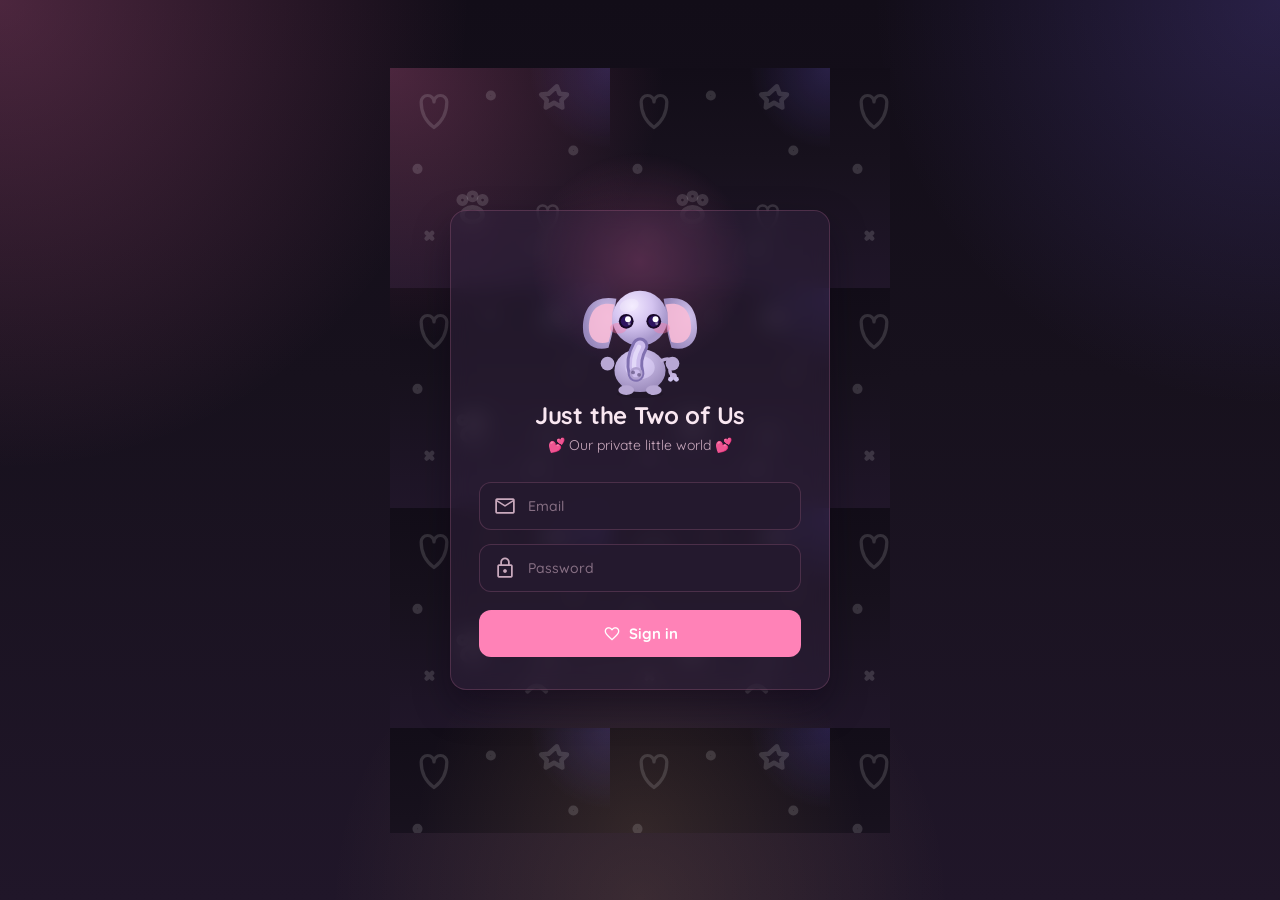
==== commit 40b63331: "Match status bar to active theme; use real app icon for notifications Status bar color: - The <meta " ====
--- a/index.html
+++ b/index.html
@@ -12,12 +12,12 @@
         rel="stylesheet">
     <link rel="stylesheet" href="style.css">
     <link rel="manifest" href="manifest.json">
-    <meta name="theme-color" content="#ff82b7">
+    <meta name="theme-color" content="#17111d">
     <meta name="mobile-web-app-capable" content="yes">
     <meta name="apple-mobile-web-app-capable" content="yes">
     <meta name="apple-mobile-web-app-status-bar-style" content="black-translucent">
     <meta name="apple-mobile-web-app-title" content="Our Room">
-    <link rel="apple-touch-icon" href="icon.svg">
+    <link rel="apple-touch-icon" href="icon-192.png">
     <!-- Inline favicon -->
     <link rel="icon"
         href="data:image/svg+xml,<svg xmlns='http://www.w3.org/2000/svg' viewBox='0 0 100 100'><text y='.9em' font-size='90'>💕</text></svg>">
--- a/style.css
+++ b/style.css
@@ -483,8 +483,12 @@
   position: relative;
   width: 100%;
   max-width: 380px;
-  background: var(--message-bg);
-  border-radius: 20px;
+  /* Translucent + blurred rather than a flat opaque fill, so the doodle background
+     keeps showing through instead of the card looking like a solid box dropped on top of it */
+  background: color-mix(in srgb, var(--message-bg) 58%, transparent);
+  backdrop-filter: blur(10px);
+  -webkit-backdrop-filter: blur(10px);
+  border-radius: 16px;
   border: 1px solid var(--border);
   padding: 36px 28px 32px;
   box-shadow: var(--panel-shadow);
@@ -532,41 +536,39 @@
 }
 
 .login-fifi-bubble {
-  background: var(--primary, #d060a0);
-  color: #fff;
-  font-size: 12.5px;
-  font-weight: 700;
-  padding: 10px 20px;
-  border-radius: 50px; /* fully pill/oval — softer than a message box */
+  background: color-mix(in srgb, var(--message-bg) 58%, transparent);
+  backdrop-filter: blur(10px);
+  -webkit-backdrop-filter: blur(10px);
+  color: var(--text-primary);
+  font-size: 12px;
+  font-weight: 600;
+  padding: 8px 14px;
+  border-radius: 12px;
   white-space: nowrap;
   position: relative;
-  /* white outline gives the hand-drawn speech-bubble feel */
-  border: 2.5px solid rgba(255,255,255,0.55);
-  box-shadow:
-    0 8px 26px rgba(0,0,0,0.32),
-    0 2px 0 rgba(255,255,255,0.32) inset;
+  border: 1px solid var(--border);
+  box-shadow: var(--panel-shadow);
   letter-spacing: 0.01em;
-  text-shadow: 0 1px 4px rgba(0,0,0,0.22);
-}
-
-/* sparkle before every line */
+}
+
 .login-fifi-bubble::before {
   content: '✨ ';
   font-size: 11px;
-}
-
-/* speech bubble tail — wider and chunkier than a message-box triangle */
+  opacity: 0.85;
+}
+
+/* speech bubble tail, same fill/border as the bubble */
 .login-fifi-bubble::after {
   content: '';
   position: absolute;
   top: 100%;
   left: 50%;
-  transform: translateX(-50%);
-  width: 0;
-  height: 0;
-  border-left: 12px solid transparent;
-  border-right: 12px solid transparent;
-  border-top: 11px solid var(--primary, #d060a0);
+  width: 10px;
+  height: 10px;
+  background: color-mix(in srgb, var(--message-bg) 58%, transparent);
+  border-right: 1px solid var(--border);
+  border-bottom: 1px solid var(--border);
+  transform: translateX(-50%) translateY(-50%) rotate(45deg);
 }
 
 .login-fifi-bubble.pop-in {
